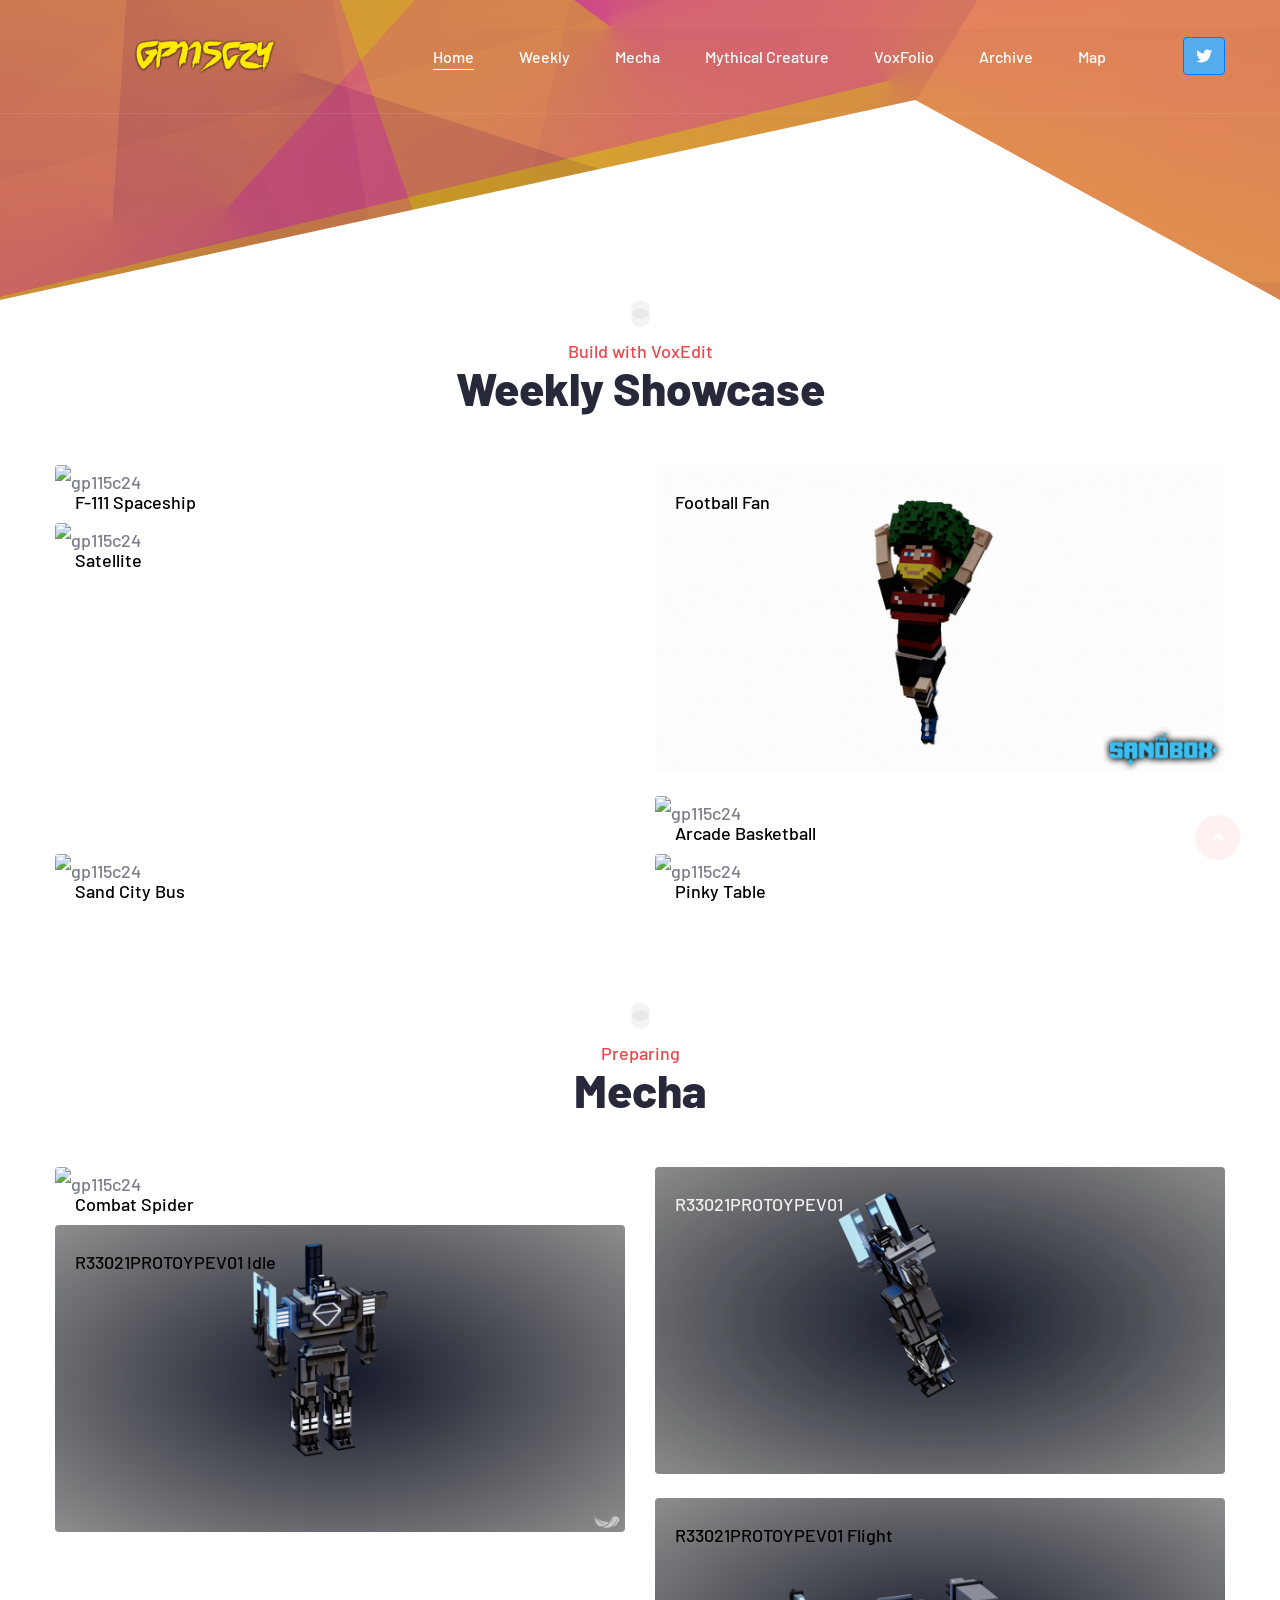
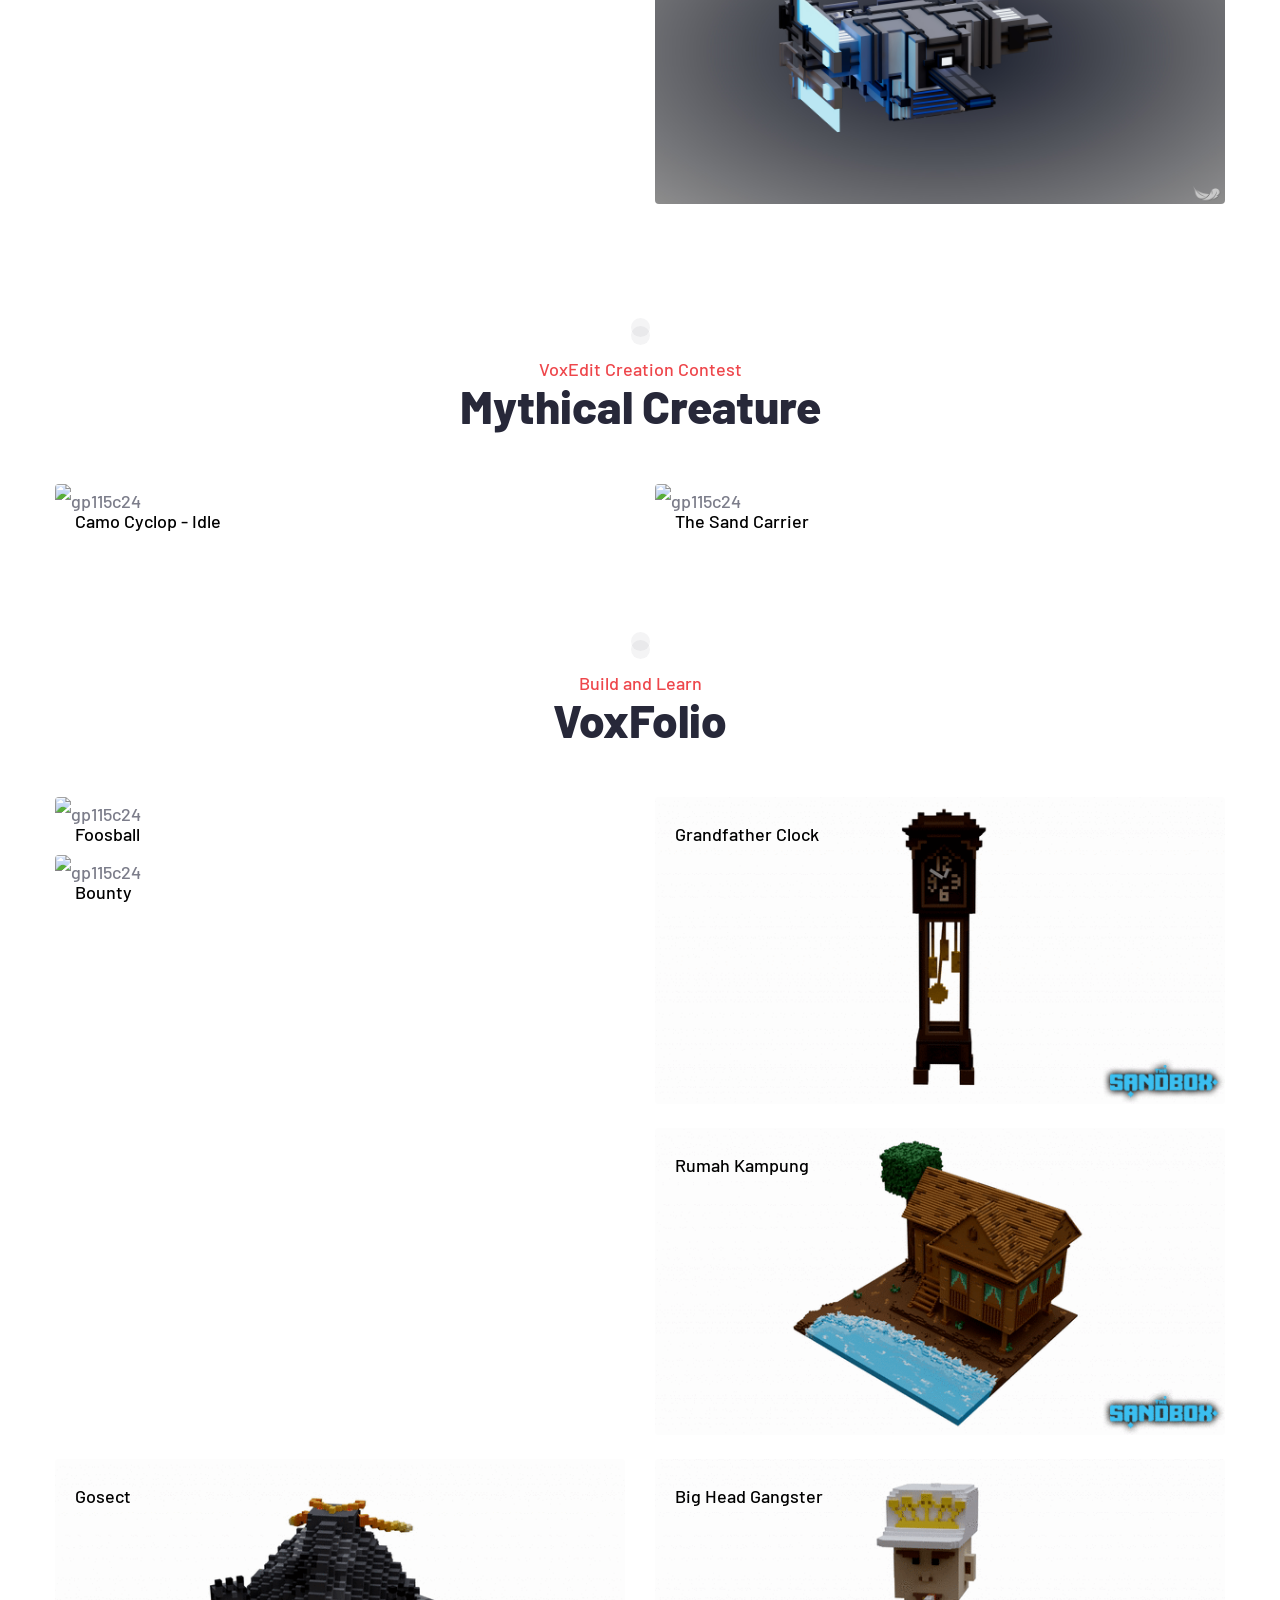
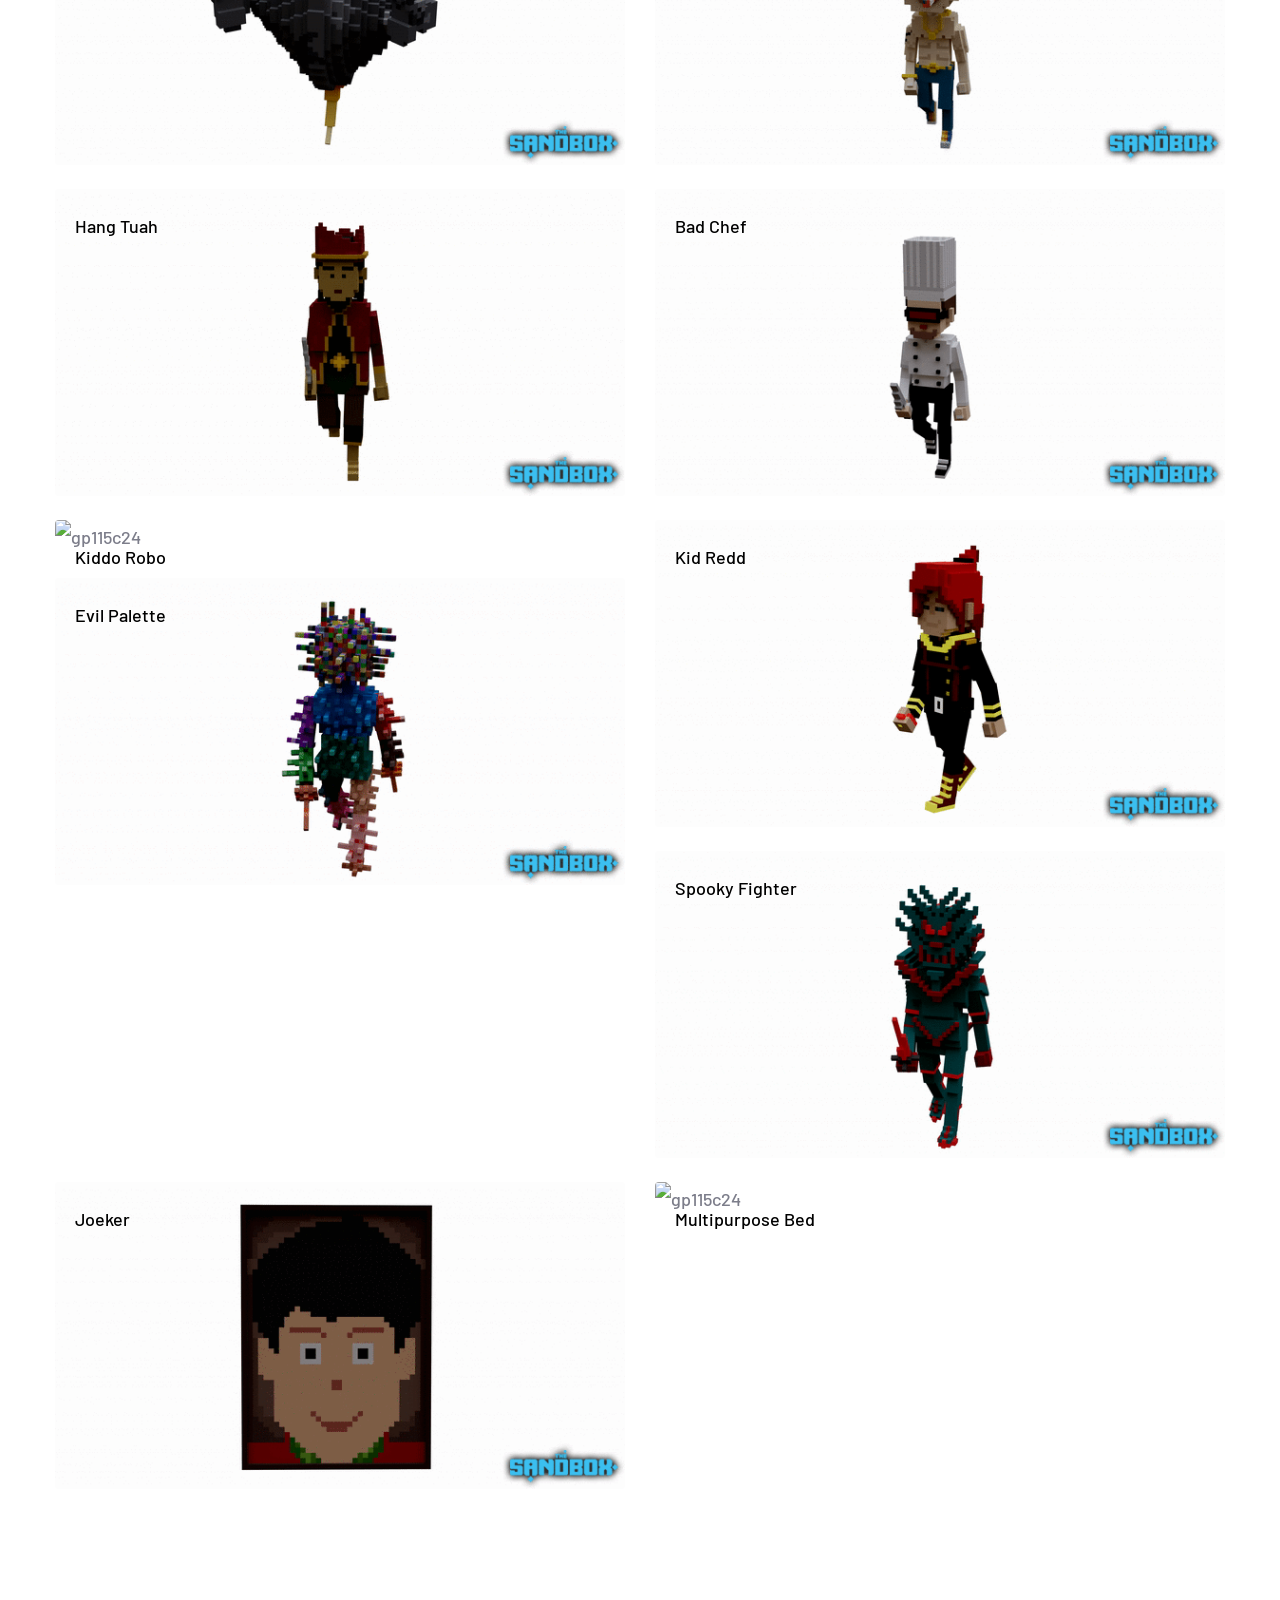
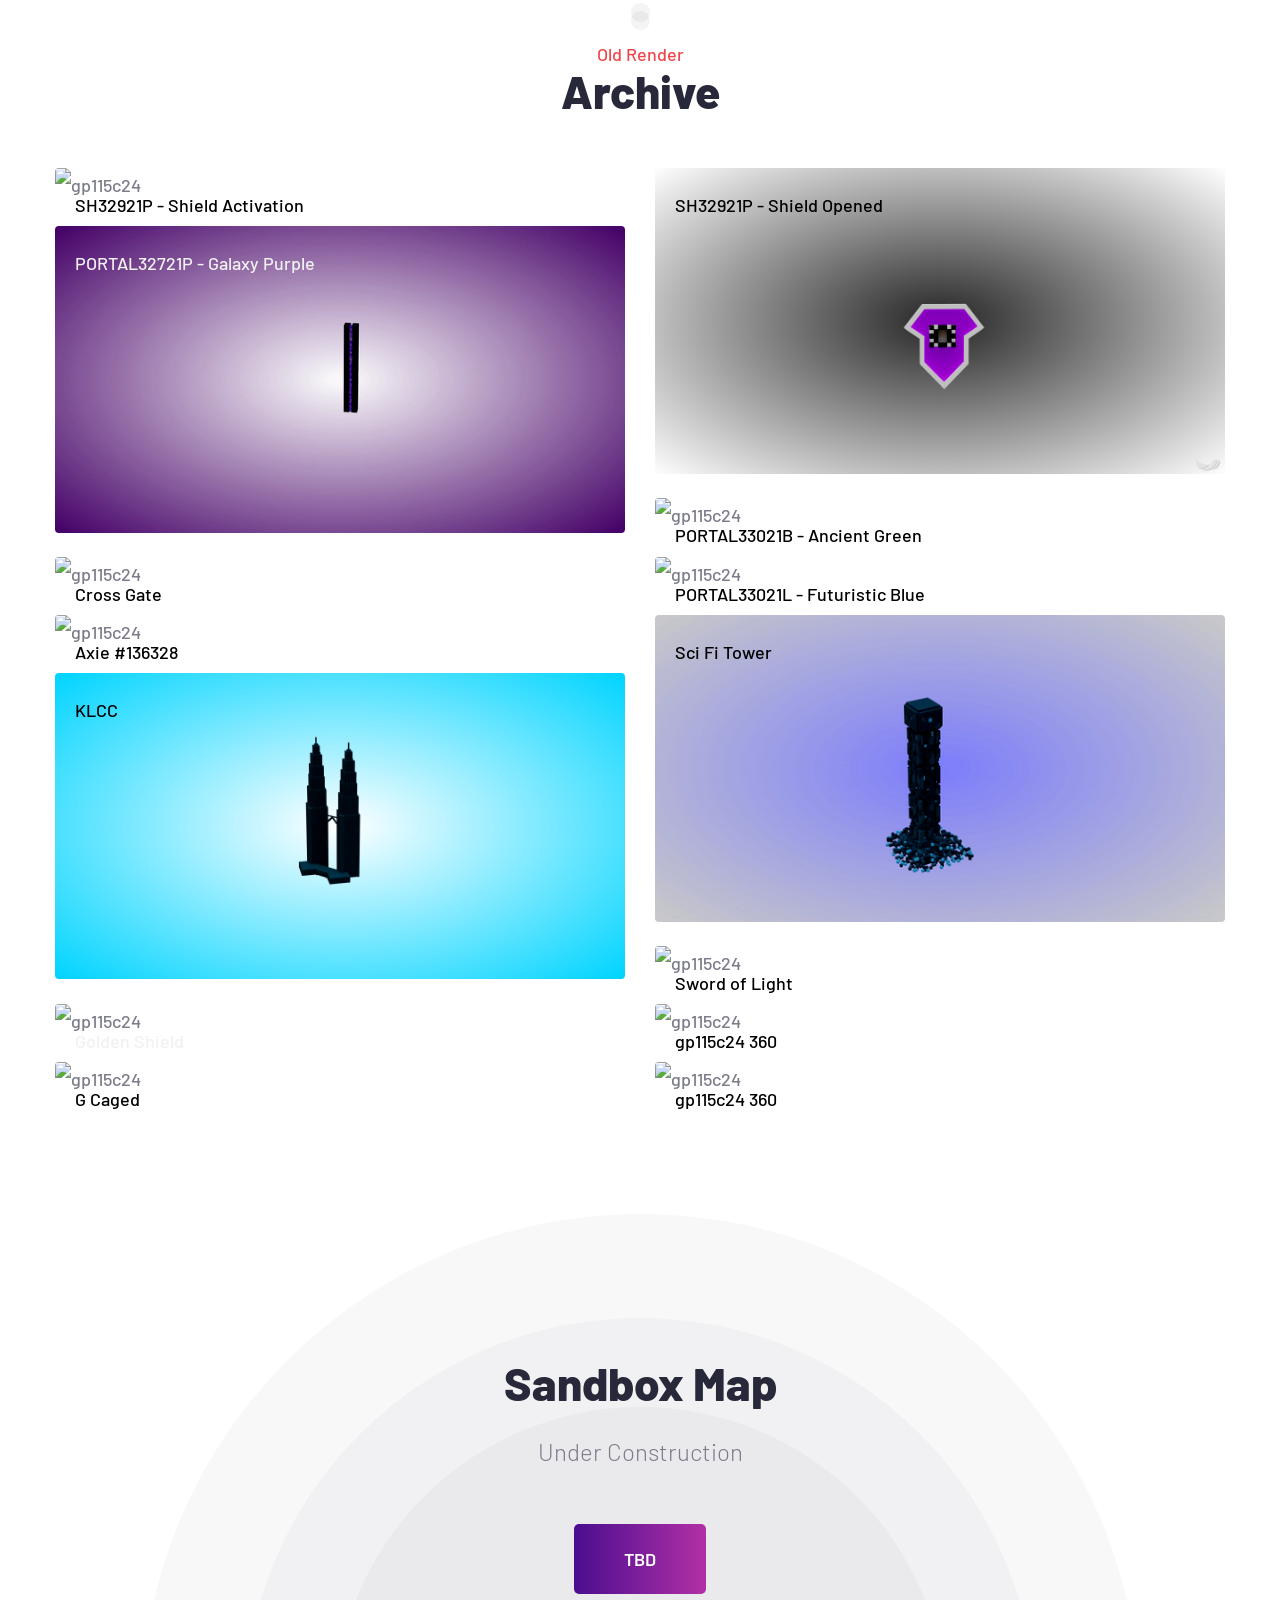
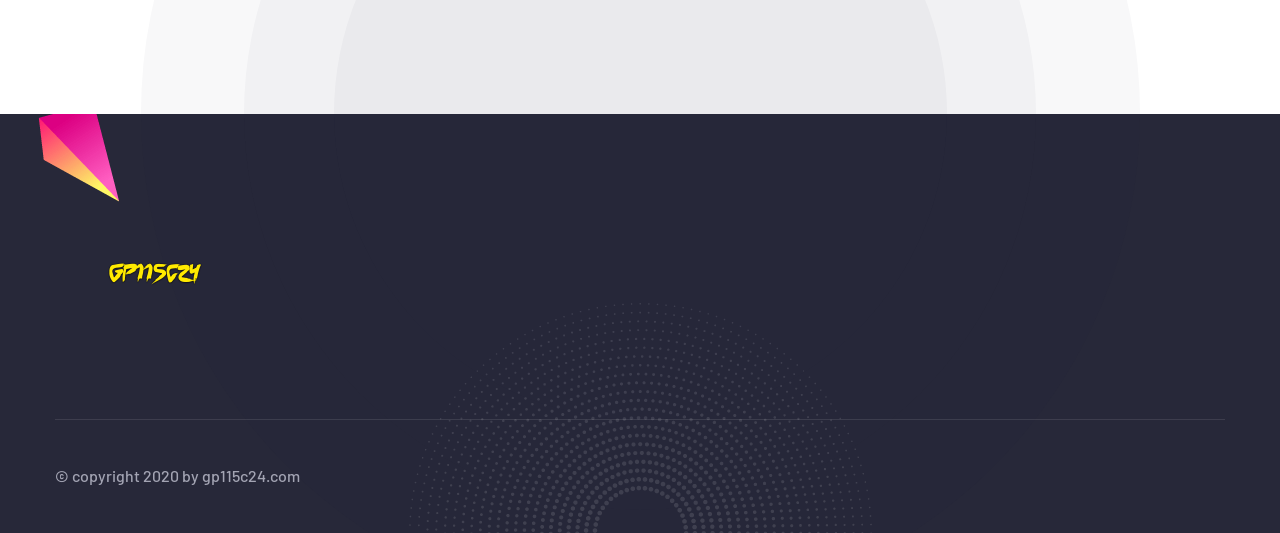
==== index.html @ 4a753b22 "fix column" ====
<!DOCTYPE html>
<html lang="en">

<head>
    <!-- Global site tag (gtag.js) - Google Analytics -->
    <script async src="https://www.googletagmanager.com/gtag/js?id=UA-167281172-1"></script>
    <script>
      window.dataLayer = window.dataLayer || [];
      function gtag(){dataLayer.push(arguments);}
      gtag('js', new Date());

      gtag('config', 'UA-167281172-1');
    </script>

    <meta charset="UTF-8">
    <meta name="viewport" content="width=device-width, initial-scale=1.0">
    <meta http-equiv="X-UA-Compatible" content="ie=edge">
    <title>gp115c24</title>
    <link rel="apple-touch-icon" sizes="180x180" href="assets/images/favicons/apple-touch-icon.png">
    <link rel="icon" type="image/png" sizes="32x32" href="assets/images/favicons/favicon-32x32.png">
    <link rel="icon" type="image/png" sizes="16x16" href="assets/images/favicons/favicon-16x16.png">
    <link rel="manifest" href="assets/images/favicons/site.webmanifest">

    <link href="https://fonts.googleapis.com/css?family=Barlow:200,300,400,500,600,700,800,900&display=swap" rel="stylesheet">
    <!-- plugin scripts -->
    <link rel="stylesheet" type="text/css" href="assets/css/bootstrap.min.css">
    <link rel="stylesheet" type="text/css" href="assets/css/animate.min.css">
    <link rel="stylesheet" type="text/css" href="assets/css/fontawesome-all.min.css">
    <link rel="stylesheet" type="text/css" href="assets/css/bootstrap-datepicker.min.css">
    <link rel="stylesheet" type="text/css" href="assets/css/bootstrap-select.min.css">
    <link rel="stylesheet" type="text/css" href="assets/css/jquery.mCustomScrollbar.min.css">
    <link rel="stylesheet" type="text/css" href="assets/css/owl.carousel.min.css">
    <link rel="stylesheet" type="text/css" href="assets/css/owl.theme.default.min.css">
    <link rel="stylesheet" type="text/css" href="assets/css/zimed-icon.css">
    <link rel="stylesheet" type="text/css" href="assets/css/jquery.bxslider.min.css">
    <link rel="stylesheet" type="text/css" href="assets/css/magnific-popup.css">
    <!-- template styles -->
    <link rel="stylesheet" href="assets/css/style.css">
    <link rel="stylesheet" href="assets/css/responsive.css">

</head>
<body>

    <div class="preloader">
        <div class="lds-ripple">
            <div></div>
            <div></div>
        </div>
    </div><!-- /.preloader -->
    <div class="page-wrapper">

        <header class="main-nav__header-one ">
            <nav class="header-navigation stricky">
                <div class="container">
                    <!-- Brand and toggle get grouped for better mobile display -->
                    <div class="main-nav__logo-box">
                        <a href="index.html" class="main-nav__logo">
                            <img src="assets/images/gp115c24 word Logo.png" width="300" alt="gp115c24 word logo" />
                        </a>
                        <a href="#" class="side-menu__toggler"><i class="fa fa-bars"></i>
                            <!-- /.smpl-icon-menu --></a>
                    </div><!-- /.logo-box -->
                    <!-- Collect the nav links, forms, and other content for toggling -->
                    <div class="main-nav__main-navigation">
                        <ul class="one-page-scroll-menu main-nav__navigation-box">
                            <li class="current scrollToLink">
                                <a href="#banner">Home</a>
                            </li>
                            <li class="scrollToLink">
                                <a href="#features">Weekly</a>
                            </li>
                            <li class="scrollToLink">
                              <a href="#mecha">Mecha</a>
                            </li>
                            <li class="scrollToLink">
                              <a href="#mystical">Mythical Creature</a>
                            </li>
                            <li class="scrollToLink">
                              <a href="#folio">VoxFolio</a>
                            </li>
                            <li class="scrollToLink">
                                <a href="#archive">Archive</a>
                            </li>
                            <li class="scrollToLink">
                                <a href="#maps">Map</a>
                            </li>
                        </ul>
                    </div><!-- /.navbar-collapse -->
                    
                    <div class="main-nav__right">
                        <a class="btn btn-primary" style="background-color: #55acee" href="https://twitter.com/gp115c24" role="button"
                        ><i class="fab fa-twitter"></i
                        ></a>
                        <!-- <a href="" data-target="#contact" class="thm-btn header__btn scroll-to-target">TBD</a> -->
                    </div><!-- /.main-nav__right -->
                </div>
                <!-- /.container -->
            </nav>
        </header><!-- /.main-nav__header-one -->

        <section class="banner-one" id="banner" style="background-image: url(assets/images/background/banner-bg-1-1.png);" height="100">
            <div class="container">
                <div class="row">
                    <div class="col-lg-1">
                    </div><!-- /.col-lg-7 -->
                </div><!-- /.row -->
            </div><!-- /.container -->
        </section><!-- /.banner-one -->

        <section class="service-one" id="features">
            <div class="container">
                <div class="block-title text-center">
                    <span class="block-title__bubbles"></span>
                    <p>Build with VoxEdit</p>
                    <h3>Weekly Showcase</h3>
                </div><!-- /.block-title -->
                <div class="lightbox">
                    <div class="row">
                      <div class="col-lg-6">
                        <div class="container-text">
                            <img
                            src="assets/gif/f111 spaceship.gif"
                            alt="gp115c24"
                            class="w-100 mb-2 mb-md-4 shadow-1-strong rounded"
                            />
                            <div class="contentblack">
                              <p>F-111 Spaceship</p>
                            </div>
                         </div>
                         <div class="container-text">
                            <img
                            src="assets/gif/satellite new.gif"
                            alt="gp115c24"
                            class="w-100 mb-2 mb-md-4 shadow-1-strong rounded"
                            />
                            <div class="contentblack">
                              <p>Satellite</p>
                            </div>
                         </div>
                       </div>
                       <div class="col-lg-6">
                        <div class="container-text">
                            <img
                            src="assets/gif/football fan new.gif"
                            alt="gp115c24"
                            class="w-100 mb-2 mb-md-4 shadow-1-strong rounded"
                            />
                            <div class="contentblack">
                              <p>Football Fan</p>
                            </div>
                         </div>
                         <div class="container-text">
                          <img
                          src="assets/gif/arcade basketball new.gif"
                          alt="gp115c24"
                          class="w-100 mb-2 mb-md-4 shadow-1-strong rounded"
                          />
                          <div class="contentblack">
                            <p>Arcade Basketball</p>
                          </div>
                       </div>
                       </div>
                       <div class="col-lg-6">
                        <div class="container-text">
                            <img
                            src="assets/gif/sand_city_bus.gif"
                            alt="gp115c24"
                            class="w-100 mb-2 mb-md-4 shadow-1-strong rounded"
                            />
                            <div class="contentblack">
                              <p>Sand City Bus</p>
                            </div>
                         </div>

                       </div>
                       <div class="col-lg-6">
                         <div class="container-text">
                          <img
                          src="assets/gif/pinky_table.gif"
                          alt="gp115c24"
                          class="w-100 mb-2 mb-md-4 shadow-1-strong rounded"
                          />
                          <div class="contentblack">
                            <p>Pinky Table</p>
                          </div>
                       </div>
                       </div>

                      </div>
                </div>
            </div><!-- /.container -->
        </section><!-- /.service-one -->

        <section class="service-one" id="mecha">
          <div class="container">
              <div class="block-title text-center">
                  <span class="block-title__bubbles"></span>
                  <p>Preparing</p>
                  <h3>Mecha</h3>
              </div><!-- /.block-title -->
              <div class="lightbox">
                  <div class="row">
                    <div class="col-lg-6">
                      <div class="container-text">
                          <img
                          src="assets/gif/combat spider new.gif"
                          alt="gp115c24"
                          class="w-100 mb-2 mb-md-4 shadow-1-strong rounded"
                          />
                          <div class="contentblack">
                            <p>Combat Spider</p>
                          </div>
                       </div>
                       <div class="container-text">
                          <img
                          src="assets/gif/R33021PROTOYPEV01 Idle.jpg"
                          alt="gp115c24"
                          class="w-100 mb-2 mb-md-4 shadow-1-strong rounded"
                          />
                          <div class="contentblack">
                            <p>R33021PROTOYPEV01 Idle</p>
                          </div>
                       </div>
                     </div>
                     <div class="col-lg-6">
                      <div class="container-text">
                          <img
                          src="assets/gif/R33021PROTOYPEV01.gif"
                          alt="gp115c24"
                          class="w-100 mb-2 mb-md-4 shadow-1-strong rounded"
                          />
                          <div class="content">
                            <p>R33021PROTOYPEV01</p>
                          </div>
                       </div>
                       <div class="container-text">
                          <img
                          src="assets/gif/R33021PROTOYPEV01 Flight.jpg"
                          alt="gp115c24"
                          class="w-100 mb-2 mb-md-4 shadow-1-strong rounded"
                          />
                          <div class="contentblack">
                            <p>R33021PROTOYPEV01 Flight</p>
                          </div>
                       </div>
                     </div>
                     
                  </div>
              </div>
          </div><!-- /.container -->
      </section><!-- /.service-one -->
        
      <section class="service-one" id="mystical">
        <div class="container">
            <div class="block-title text-center">
                <span class="block-title__bubbles"></span>
                <p>VoxEdit Creation Contest</p>
                <h3>Mythical Creature</h3>
            </div><!-- /.block-title -->
            <div class="lightbox">
                <div class="row">
                  <div class="col-lg-6">
                    <div class="container-text">
                        <img
                        src="assets/gif/camo_cyclop_idle.gif"
                        alt="gp115c24"
                        class="w-100 mb-2 mb-md-4 shadow-1-strong rounded"
                        />
                        <div class="contentblack">
                          <p>Camo Cyclop - Idle</p>
                        </div>
                     </div>
                   </div>
                   <div class="col-lg-6">
                    <div class="container-text">
                        <img
                        src="assets/gif/atlas new.gif"
                        alt="gp115c24"
                        class="w-100 mb-2 mb-md-4 shadow-1-strong rounded"
                        />
                        <div class="contentblack">
                          <p>The Sand Carrier</p>
                        </div>
                     </div>
                   </div>
                </div>
            </div>
        </div><!-- /.container -->
    </section><!-- /.service-one -->

        <section class="service-one" id="folio">
            <div class="container">
                <div class="block-title text-center">
                    <span class="block-title__bubbles"></span>
                    <p>Build and Learn</p>
                    <h3>VoxFolio</h3>
                </div><!-- /.block-title -->
                <div class="lightbox">
                    <div class="row">
                      <div class="col-lg-6">
                        <div class="container-text">
                            <img
                            src="assets/gif/foosball new.gif"
                            alt="gp115c24"
                            class="w-100 mb-2 mb-md-4 shadow-1-strong rounded"
                            />
                            <div class="contentblack">
                              <p>Foosball</p>
                            </div>
                         </div>
                         <div class="container-text">
                            <img
                            src="assets/gif/bounty new.gif"
                            alt="gp115c24"
                            class="w-100 mb-2 mb-md-4 shadow-1-strong rounded"
                            />
                            <div class="contentblack">
                              <p>Bounty</p>
                            </div>
                         </div>
                       </div>
                       <div class="col-lg-6">
                        <div class="container-text">
                            <img
                            src="assets/gif/grandpa clock new.gif"
                            alt="gp115c24"
                            class="w-100 mb-2 mb-md-4 shadow-1-strong rounded"
                            />
                            <div class="contentblack">
                              <p>Grandfather Clock</p>
                            </div>
                         </div>
                         <div class="container-text">
                            <img
                            src="assets/gif/kampung.gif"
                            alt="gp115c24"
                            class="w-100 mb-2 mb-md-4 shadow-1-strong rounded"
                            />
                            <div class="contentblack">
                              <p>Rumah Kampung</p>
                            </div>
                         </div>
                       </div>
                       <div class="col-lg-6">
                        <div class="container-text">
                            <img
                            src="assets/gif/gosect new.gif"
                            alt="gp115c24"
                            class="w-100 mb-2 mb-md-4 shadow-1-strong rounded"
                            />
                            <div class="contentblack">
                              <p>Gosect</p>
                            </div>
                         </div>
                         <div class="container-text">
                            <img
                            src="assets/gif/hang tuah new.gif"
                            alt="gp115c24"
                            class="w-100 mb-2 mb-md-4 shadow-1-strong rounded"
                            />
                            <div class="contentblack">
                              <p>Hang Tuah</p>
                            </div>
                         </div>
                       </div>
                       <div class="col-lg-6">
                        <div class="container-text">
                            <img
                            src="assets/gif/gangster.gif"
                            alt="gp115c24"
                            class="w-100 mb-2 mb-md-4 shadow-1-strong rounded"
                            />
                            <div class="contentblack">
                              <p>Big Head Gangster</p>
                            </div>
                         </div>
                         <div class="container-text">
                            <img
                            src="assets/gif/bad chef new.gif"
                            alt="gp115c24"
                            class="w-100 mb-2 mb-md-4 shadow-1-strong rounded"
                            />
                            <div class="contentblack">
                              <p>Bad Chef</p>
                            </div>
                         </div>
                       </div>
                       <div class="col-lg-6">
                        <div class="container-text">
                            <img
                            src="assets/gif/robbo kidd.gif"
                            alt="gp115c24"
                            class="w-100 mb-2 mb-md-4 shadow-1-strong rounded"
                            />
                            <div class="contentblack">
                              <p>Kiddo Robo</p>
                            </div>
                         </div>
                         <div class="container-text">
                            <img
                            src="assets/gif/evil palette new.gif"
                            alt="gp115c24"
                            class="w-100 mb-2 mb-md-4 shadow-1-strong rounded"
                            />
                            <div class="contentblack">
                              <p>Evil Palette</p>
                            </div>
                         </div>
                       </div>
                       <div class="col-lg-6">
                        <div class="container-text">
                            <img
                            src="assets/gif/kidd redd.gif"
                            alt="gp115c24"
                            class="w-100 mb-2 mb-md-4 shadow-1-strong rounded"
                            />
                            <div class="contentblack">
                              <p>Kid Redd</p>
                            </div>
                         </div>
                         <div class="container-text">
                            <img
                            src="assets/gif/spooky fighter.gif"
                            alt="gp115c24"
                            class="w-100 mb-2 mb-md-4 shadow-1-strong rounded"
                            />
                            <div class="contentblack">
                              <p>Spooky Fighter</p>
                            </div>
                         </div>
                       </div>
                       <div class="col-lg-6">
                         <div class="container-text">
                            <img
                            src="assets/gif/joeker new.gif"
                            alt="gp115c24"
                            class="w-100 mb-2 mb-md-4 shadow-1-strong rounded"
                            />
                            <div class="contentblack">
                              <p>Joeker</p>
                            </div>
                         </div>
                       </div>
                       <div class="col-lg-6">

                         <div class="container-text">
                            <img
                            src="assets/gif/Multipurpose bed new.gif"
                            alt="gp115c24"
                            class="w-100 mb-2 mb-md-4 shadow-1-strong rounded"
                            />
                            <div class="contentblack">
                              <p>Multipurpose Bed</p>
                            </div>
                         </div>
                       </div>

                </div>
            </div><!-- /.container -->
        </section><!-- /.service-one -->

        <section class="service-one" id="archive">
          <div class="container">
              <div class="block-title text-center">
                  <span class="block-title__bubbles"></span>
                  <p>Old Render</p>
                  <h3>Archive</h3>
              </div><!-- /.block-title -->
              <div class="lightbox">
                  <div class="row">

                     <div class="col-lg-6">
                      <div class="container-text">
                          <img
                          src="assets/gif/SH32921P.gif"
                          alt="gp115c24"
                          class="w-100 mb-2 mb-md-4 shadow-1-strong rounded"
                          />
                          <div class="contentblack">
                            <p>SH32921P - Shield Activation</p>
                          </div>
                       </div>
                       <div class="container-text">
                          <img
                          src="assets/gif/PORTAL32721P.gif"
                          alt="gp115c24"
                          class="w-100 mb-2 mb-md-4 shadow-1-strong rounded"
                          />
                          <div class="content">
                            <p>PORTAL32721P - Galaxy Purple</p>
                          </div>
                       </div>
                     </div>
                     <div class="col-lg-6">
                      <div class="container-text">
                          <img
                          src="assets/gif/SH32921P Opened.png"
                          alt="gp115c24"
                          class="w-100 mb-2 mb-md-4 shadow-1-strong rounded"
                          />
                          <div class="contentblack">
                            <p>SH32921P - Shield Opened</p>
                          </div>
                       </div>
                       <div class="container-text">
                          <img
                          src="assets/gif/PORTAL33021B.gif"
                          alt="gp115c24"
                          class="w-100 mb-2 mb-md-4 shadow-1-strong rounded"
                          />
                          <div class="contentblack">
                            <p>PORTAL33021B - Ancient Green </p>
                          </div>
                       </div>
                     </div>
                     <div class="col-lg-6">
                      <div class="container-text">
                          <img
                          src="assets/gif/Cross_gate.gif"
                          alt="gp115c24"
                          class="w-100 mb-2 mb-md-4 shadow-1-strong rounded"
                          />
                          <div class="contentblack">
                            <p>Cross Gate</p>
                          </div>
                       </div>
                     </div>
                     <div class="col-lg-6">
                      <div class="container-text">
                          <img
                          src="assets/gif/PORTAL33021L.gif"
                          alt="gp115c24"
                          class="w-100 mb-2 mb-md-4 shadow-1-strong rounded"
                          />
                          <div class="contentblack">
                            <p>PORTAL33021L - Futuristic Blue</p>
                          </div>
                       </div>
                     </div>
                      <div class="col-lg-6">
                          <div class="container-text">
                              <img
                              src="assets/gif/axie blue.gif"
                              alt="gp115c24"
                              class="w-100 mb-2 mb-md-4 shadow-1-strong rounded"
                              />
                              <div class="contentblack">
                                <p>Axie #136328</p>
                              </div>
                           </div>
                           <div class="container-text">
                              <img
                              src="assets/gif/KLCC_0001.png"
                              alt="gp115c24"
                              class="w-100 mb-2 mb-md-4 shadow-1-strong rounded"
                              />
                              <div class="contentblack">
                                <p>KLCC</p>
                              </div>
                           </div>
                         </div>
                         <div class="col-lg-6">
                          <div class="container-text">
                              <img
                              src="assets/gif/Sci_fi_tower.gif"
                              alt="gp115c24"
                              class="w-100 mb-2 mb-md-4 shadow-1-strong rounded"
                              />
                              <div class="contentblack">
                                <p>Sci Fi Tower</p>
                              </div>
                           </div>
                           <div class="container-text">
                              <img
                              src="assets/gif/sword of light.gif"
                              alt="gp115c24"
                              class="w-100 mb-2 mb-md-4 shadow-1-strong rounded"
                              />
                              <div class="contentblack">
                                <p>Sword of Light</p>
                              </div>
                           </div>
                         </div>
                         <div class="col-lg-6">
                          <div class="container-text">
                              <img
                              src="assets/gif/shield.gif"
                              alt="gp115c24"
                              class="w-100 mb-2 mb-md-4 shadow-1-strong rounded"
                              />
                              <div class="content">
                                <p>Golden Shield</p>
                              </div>
                           </div>
                           <div class="container-text">
                              <img
                              src="assets/gif/G Logo Caged.gif"
                              alt="gp115c24"
                              class="w-100 mb-2 mb-md-4 shadow-1-strong rounded"
                              />
                              <div class="contentblack">
                                <p>G Caged</p>
                              </div>
                           </div>
                         </div>
                         <div class="col-lg-6">
                          <div class="container-text">
                              <img
                              src="assets/gif/gp logo 360.gif"
                              alt="gp115c24"
                              class="w-100 mb-2 mb-md-4 shadow-1-strong rounded"
                              />
                              <div class="contentblack">
                                <p>gp115c24 360</p>
                              </div>
                           </div>
                           <div class="container-text">
                              <img
                              src="assets/gif/gp logo 360.gif"
                              alt="gp115c24"
                              class="w-100 mb-2 mb-md-4 shadow-1-strong rounded"
                              />
                              <div class="contentblack">
                                <p>gp115c24 360</p>
                              </div>
                           </div>
                         </div>

              </div>
          </div><!-- /.container -->
      </section><!-- /.service-one -->

        <section class="cta-one" id="maps">
            <div class="container">
                <div class="cta-one__circle-1"></div><!-- /.cta-one__circle-1 -->
                <div class="cta-one__circle-2"></div><!-- /.cta-one__circle-2 -->
                <div class="cta-one__circle-3"></div><!-- /.cta-one__circle-3 -->
                <div class="cta-one__content text-center">
                    <h3>Sandbox Map</h3>
                    <p>Under Construction</p>
                    <a href="#" class="thm-btn cta-one__btn">TBD</a><!-- /.thm-btn cta-one__btn -->
                </div><!-- /.cta-one__content -->
            </div><!-- /.container -->
        </section><!-- /.cta-one -->

        <footer class="site-footer">
            <img src="assets/images/shapes/footer-shape-1.png" class="site-footer__shape-1" alt="">
            <img src="assets/images/shapes/footer-shape-3.png" class="site-footer__shape-3" alt="">
            <div class="site-footer__upper">
                <div class="container">
                    <div class="row">
                        <div class="col-lg-4">
                            <div class="footer-widget footer-widget__about">
                                <a class="footer-widget__logo" href="index.html"><img src="assets/images/gp115c24 word Logo.png" width="200" alt="Awesome Image" /></a>
                                <!-- <p>Radio Bot 📻 ( KPOP | Drama & Movie OST | JPOP | Anime OST | Classical | Jazz | Hip Hop | Latest KPOP & JPOP Chart)  </p> -->
                            </div><!-- /.footer-widget -->
                        </div><!-- /.col-lg-4 -->
                        <div class="col-lg-4">
                            <div class="footer-widget footer-widget__links">
                                <!-- <h3 class="footer-widget__title">Explore</h3> -->
                                <div class="footer-widget__links-wrap">
                                    <ul class="list-unstyled">
                                        <!-- <li><a href="https://www.privacypolicygenerator.info/live.php?token=jPYPc6kAQQByOBWfucIWEK7uuNDRT1AP">Privacy Policy</a></li>
                                        <li><a href="https://www.termsandconditionsgenerator.com/live.php?token=7oHeN2JIvpdNI63aKCzMoBHC7U82XoeA">Terms & Condition</a></li> -->
                                    </ul><!-- /.list-unstyled -->
                                </div><!-- /.footer-widget__links-wrap -->
                            </div><!-- /.footer-widget footer-widget__links -->
                        </div><!-- /.col-lg-4 -->
                    </div><!-- /.row -->
                </div><!-- /.container -->
            </div><!-- /.site-footer__upper -->
            <div class="site-footer__bottom">
                <div class="container">
                    <div class="inner-container">
                        <p>© copyright 2020 by gp115c24.com</p>
                    </div><!-- /.inner-container -->
                </div><!-- /.container -->
            </div><!-- /.site-footer__bottom -->
        </footer><!-- /.site-footer -->

    </div><!-- /.page-wrapper -->
    <a href="#" data-target="html" class="scroll-to-target scroll-to-top"><i class="fa fa-angle-up"></i></a>



    <div class="side-menu__block">


        <div class="side-menu__block-overlay custom-cursor__overlay">
            <div class="cursor"></div>
            <div class="cursor-follower"></div>
        </div><!-- /.side-menu__block-overlay -->
        <div class="side-menu__block-inner ">
            <div class="side-menu__top justify-content-end">

                <a href="#" class="side-menu__toggler side-menu__close-btn"><img src="assets/images/shapes/close-1-1.png" alt=""></a>
            </div><!-- /.side-menu__top -->


            <nav class="mobile-nav__container">
                <!-- content is loading via js -->
            </nav>
            <div class="side-menu__sep"></div><!-- /.side-menu__sep -->
            <div class="side-menu__content">
            </div><!-- /.side-menu__content -->
        </div><!-- /.side-menu__block-inner -->
    </div><!-- /.side-menu__block -->


    <script src="assets/js/jquery.min.js"></script>
    <script src="assets/js/bootstrap.bundle.min.js"></script>
    <script src="assets/js/TweenMax.min.js"></script>
    <script src="assets/js/jquery.mCustomScrollbar.concat.min.js"></script>
    <script src="assets/js/bootstrap-datepicker.min.js"></script>
    <script src="assets/js/jquery.easing.min.js"></script>
    <script src="assets/js/bootstrap-select.min.js"></script>
    <script src="assets/js/jquery.validate.min.js"></script>
    <script src="assets/js/waypoints.min.js"></script>
    <script src="assets/js/wow.js"></script>
    <script src="assets/js/jquery.counterup.min.js"></script>
    <script src="assets/js/owl.carousel.min.js"></script>
    <script src="assets/js/jquery.bxslider.min.js"></script>
    <script src="assets/js/jquery.magnific-popup.min.js"></script>
    <script src="assets/js/jquery.ajaxchimp.min.js"></script>
    <!-- template scripts -->
    <script src="assets/js/theme.js"></script>

</body>

</html>
---- assets/css/zimed-icon.css ----
@font-face {
  font-family: 'zimed-icon';
  src:  url('../fonts/zimed-icon.eot?xoxouk');
  src:  url('../fonts/zimed-icon.eot?xoxouk#iefix') format('embedded-opentype'),
    url('../fonts/zimed-icon.ttf?xoxouk') format('truetype'),
    url('../fonts/zimed-icon.woff?xoxouk') format('woff'),
    url('../fonts/zimed-icon.svg?xoxouk#zimed-icon') format('svg');
  font-weight: normal;
  font-style: normal;
  font-display: block;
}

[class^="zimed-icon-"], [class*=" zimed-icon-"] {
  /* use !important to prevent issues with browser extensions that change fonts */
  font-family: 'zimed-icon' !important;
  font-style: normal;
  font-weight: normal;
  font-variant: normal;
  text-transform: none;
  line-height: 1;

  /* Better Font Rendering =========== */
  -webkit-font-smoothing: antialiased;
  -moz-osx-font-smoothing: grayscale;
}

.zimed-icon-app-development:before {
  content: "\e900";
}
.zimed-icon-computer-graphic:before {
  content: "\e901";
}
.zimed-icon-development:before {
  content: "\e902";
}
.zimed-icon-development1:before {
  content: "\e903";
}
.zimed-icon-left-arrow:before {
  content: "\e904";
}
.zimed-icon-right-arrow:before {
  content: "\e905";
}
.zimed-icon-message:before {
  content: "\e906";
}
.zimed-icon-phone-call:before {
  content: "\e907";
}
.zimed-icon-placeholder:before {
  content: "\e908";
}
.zimed-icon-responsive:before {
  content: "\e909";
}
.zimed-icon-strategy:before {
  content: "\e90a";
}
.zimed-icon-training:before {
  content: "\e90b";
}
---- assets/css/style.css ----
/*--------------------------------------------------------------
>>> TABLE OF CONTENTS:
----------------------------------------------------------------
>>> TABLE OF CONTENTS:
# Common
# Animations
# Main Menu
# Banner
# Service
# Call to Action
# Main Footer
# Contact
# Blog
	## Blog Details
# Page Header
# Sidemenu
# Sidebar
# FAQ
# Brand
# Testimonials
# App Screens
# Pricing
# Funfact
# Video
--------------------------------------------------------------*/

.blackiconcolor {color:black;}
.greeniconcolor {color:green;}
.rediconcolor {color:red;}

.cro {
	max-width:100%;
	max-height:100%;
}

/*--------------------------------------------------------------
# Common
--------------------------------------------------------------*/

/*font-family: 'Barlow', sans-serif;*/

:root {
	--thm-font: 'Barlow', sans-serif;
	--thm-base: #ee464b;
	--thm-base-rgb: 238, 70, 75;
	--thm-black: #272839;
	--thm-black-rgb: 39, 40, 57;
	--thm-gray: #f4f4f8;
}


body {
	font-family: var(--thm-font);
	color: #7c7d8a;
	font-size: 18px;
	line-height: 34px;
	font-weight: 500;
}

a:active,
a:hover,
a:focus,
a:visited {
	text-decoration: none;
}

h1,
h2,
h3,
h4,
h5,
h6 {
	font-family: var(--thm-font);
}

.page-wrapper {
	position: relative;
	margin: 0 auto;
	width: 100%;
	min-width: 300px;
	overflow: hidden;
}

@media (min-width: 1200px) {
	.container {
		max-width: 1200px;
	}
}

.container-text {
	position: relative;
	max-width: 800px; /* Maximum width */
	margin: 0 auto; /* Center it */
}
  
.container-text .content {
	position: absolute; /* Position the background text */
	top: 0; /* At the bottom. Use top:0 to append it to the top */
	color: #f1f1f1; /* Grey text */
	width: 100%; /* Full width */
	padding: 20px; /* Some padding */
}

.container-text .contentblack {
	position: absolute; /* Position the background text */
	top: 0; /* At the bottom. Use top:0 to append it to the top */
	color: #000000; /* Grey text */
	width: 100%; /* Full width */
	padding: 20px; /* Some padding */
}

.block-title {
	margin-bottom: 50px;
}

.bottom-left {
  position: absolute;
  bottom: 8px;
  left: 16px;
}

.block-title__bubbles {
	position: relative;
	display: block;
	width: 19px;
	height: 27px;
	padding-bottom: 8px;
	margin-bottom: 15px;
}

.text-center .block-title__bubbles {
	margin-left: auto;
	margin-right: auto;
}

.block-title__bubbles::after,
.block-title__bubbles::before {
	content: '';
	width: 19px;
	height: 19px;
	border-radius: 50%;
	background-color: #30283d;
	opacity: 0.05;
	display: block;
}

.block-title__bubbles::after {
	position: absolute;
	bottom: 0;
	left: calc(50% - 9.5px);
}

.block-title p {
	margin: 0;
	line-height: 1em;
	color: #ee464b;
	font-weight: 500;
	font-size: 18px;
}

.block-title h3 {
	margin: 0;
	color: var(--thm-black);
	font-weight: 800;
	font-size: 46px;
}


.thm-btn {
	display: inline-block;
	vertical-align: middle;
	border: none;
	outline: none;
	background-image: linear-gradient(90deg, #2b12e4 0%, #ffa337 51%, #2b12e4 100%);
	text-align: center;
	background-size: 200% auto;
	border-radius: 5px;
	color: #fff;
	padding: 18px 50px;
	font-size: 18px;
	font-weight: 600;
	-webkit-transition: all .4s ease;
	transition: all .4s ease;
}

.thm-btn:hover {
	color: #fff;
	background-position: right center;
}

.bootstrap-select .btn-light:not(:disabled):not(.disabled).active,
.bootstrap-select .btn-light:not(:disabled):not(.disabled):active,
.bootstrap-select .show>.btn-light.dropdown-toggle {
	background-color: transparent !important;
	box-shadow: none !important;
	outline: none !important;
}

.bootstrap-select>.dropdown-toggle {
	box-shadow: none !important;
}

.bootstrap-select .dropdown-toggle:focus,
.bootstrap-select>select.mobile-device:focus+.dropdown-toggle {
	outline: none !important;
}

.bootstrap-select .dropdown-menu {
	padding-top: 0;
	padding-bottom: 0;
	margin-top: 0;
	z-index: 991;
	border-radius: 0;
}

.bootstrap-select .dropdown-menu>li+li>a {
	border-top: 1px solid var(--thm-gray);
}

.bootstrap-select .dropdown-menu>li.selected>a {
	background: var(--thm-base);
	color: #fff;
}

.bootstrap-select .dropdown-menu>li>a {
	font-size: 16px;
	font-weight: 500;
	padding: 4px 20px;
	color: var(--thm-black);
	-webkit-transition: all .4s ease;
	transition: all .4s ease;
}

.bootstrap-select .dropdown-menu>li>a:hover {
	background: var(--thm-base);
	color: #fff;
	cursor: pointer;
}

/* datepicker */

.datepicker.dropdown-menu {
	min-width: 17rem;
}

.datepicker table {
	width: 100%;
}

.post-pagination {
	display: -webkit-box;
	display: flex;
	-webkit-box-pack: center;
	justify-content: center;
	-webkit-box-align: center;
	align-items: center;
	flex-wrap: wrap;
}

.post-pagination a {
	border-radius: 50%;
	background-color: #fff;
	color: var(--thm-black);
	font-size: 18px;
	font-weight: 600;
	text-align: center;
	padding: 0;
	display: -webkit-box;
	display: flex;
	-webkit-box-align: center;
	align-items: center;
	-webkit-box-pack: center;
	justify-content: center;
	width: 57px;
	height: 57px;
	-webkit-transition: all .4s ease;
	transition: all .4s ease;
}

@media(max-width: 480px) {
	.post-pagination a {
		width: 40px;
		height: 40px;
		font-size: 16px;
	}
}

.post-pagination a:hover {
	background-color: var(--thm-black);
	color: #fff;
}

.post-pagination a.active {
	background-color: var(--thm-base);
	color: #fff;
	cursor: auto;
}

.post-pagination a+a {
	margin-left: 15px;
}


.scroll-to-top {
	display: inline-block;
	width: 45px;
	height: 45px;
	background: var(--thm-base);
	position: fixed;
	bottom: 40px;
	right: 40px;
	z-index: 99;
	text-align: center;
	-webkit-transition: all .4s ease;
	transition: all .4s ease;
	display: none;
	border-radius: 50%;
	transition: all .4s ease;
}

.scroll-to-top i {
	color: #ffffff;
	font-size: 18px;
	line-height: 45px;
}

.scroll-to-top:hover {
	background-color: var(--thm-black);
}

.scroll-to-top:hover i {
	color: #fff;
}

.thm-base-bg {
	background-color: var(--thm-base);
}

.thm-base-bg-2 {
	background-color: var(--thm-base);
}

.thm-gray-bg {
	background-color: var(--thm-gray);
}


/* Cursor Style */
.cursor {
	position: absolute;
	background-color: #fff;
	width: 6px;
	height: 6px;
	border-radius: 100%;
	z-index: 1;
	-webkit-transition: 0.2s cubic-bezier(0.75, -0.27, 0.3, 1.33) opacity, 0.3s cubic-bezier(0.75, -1.27, 0.3, 2.33) -webkit-transform;
	transition: 0.2s cubic-bezier(0.75, -0.27, 0.3, 1.33) opacity, 0.3s cubic-bezier(0.75, -1.27, 0.3, 2.33) -webkit-transform;
	transition: 0.3s cubic-bezier(0.75, -1.27, 0.3, 2.33) transform, 0.2s cubic-bezier(0.75, -0.27, 0.3, 1.33) opacity;
	transition: 0.3s cubic-bezier(0.75, -1.27, 0.3, 2.33) transform, 0.2s cubic-bezier(0.75, -0.27, 0.3, 1.33) opacity, 0.3s cubic-bezier(0.75, -1.27, 0.3, 2.33) -webkit-transform;
	-webkit-user-select: none;
	-moz-user-select: none;
	-ms-user-select: none;
	user-select: none;
	pointer-events: none;
	z-index: 10000;
	-webkit-transform: scale(1);
	transform: scale(1);
	visibility: hidden;
}

.cursor {
	visibility: visible;
}

.cursor.active {
	opacity: 0.5;
	-webkit-transform: scale(0);
	transform: scale(0);
}

.cursor.hovered {
	opacity: 0.08;
}

.cursor-follower {
	position: absolute;
	background-color: RGBA(255, 255, 255, 0.3);
	width: 50px;
	height: 50px;
	border-radius: 100%;
	z-index: 1;
	-webkit-transition: 0.2s cubic-bezier(0.75, -0.27, 0.3, 1.33) opacity, 0.6s cubic-bezier(0.75, -1.27, 0.3, 2.33) -webkit-transform;
	transition: 0.2s cubic-bezier(0.75, -0.27, 0.3, 1.33) opacity, 0.6s cubic-bezier(0.75, -1.27, 0.3, 2.33) -webkit-transform;
	transition: 0.6s cubic-bezier(0.75, -1.27, 0.3, 2.33) transform, 0.2s cubic-bezier(0.75, -0.27, 0.3, 1.33) opacity;
	transition: 0.6s cubic-bezier(0.75, -1.27, 0.3, 2.33) transform, 0.2s cubic-bezier(0.75, -0.27, 0.3, 1.33) opacity, 0.6s cubic-bezier(0.75, -1.27, 0.3, 2.33) -webkit-transform;
	-webkit-user-select: none;
	-moz-user-select: none;
	-ms-user-select: none;
	user-select: none;
	pointer-events: none;
	z-index: 10000;
	visibility: hidden;
}

.cursor-follower {
	visibility: visible;
}

.cursor-follower.active {
	opacity: 0.7;
	-webkit-transform: scale(1);
	transform: scale(1);
}

.cursor-follower.hovered {
	opacity: 0.08;
}

.cursor-follower.close-cursor:before {
	position: absolute;
	content: '';
	height: 25px;
	width: 2px;
	background: #fff;
	left: 48%;
	top: 12px;
	-webkit-transform: rotate(-45deg);
	transform: rotate(-45deg);
	display: inline-block;
}

.cursor-follower.close-cursor:after {
	position: absolute;
	content: '';
	height: 25px;
	width: 2px;
	background: #fff;
	right: 48%;
	top: 12px;
	-webkit-transform: rotate(45deg);
	transform: rotate(45deg);
}



/*preloader*/

.preloader {
	position: fixed;
	top: 0;
	left: 0;
	right: 0;
	bottom: 0;
	width: 100%;
	height: 100%;
	z-index: 999;
	background-color: #fff;
	display: -moz-flex;
	display: -ms-flex;
	display: -o-flex;
	display: -webkit-box;
	display: flex;
	-webkit-box-pack: center;
	justify-content: center;
	-webkit-box-align: center;
	align-items: center;
}

.lds-ripple {
	display: inline-block;
	position: relative;
	width: 80px;
	height: 80px;
}

.lds-ripple div {
	position: absolute;
	border: 4px solid #e41256;
	opacity: 1;
	border-radius: 50%;
	-webkit-animation: lds-ripple 1s cubic-bezier(0, 0.2, 0.8, 1) infinite;
	animation: lds-ripple 1s cubic-bezier(0, 0.2, 0.8, 1) infinite;
}

.lds-ripple div:nth-child(2) {
	-webkit-animation-delay: -0.5s;
	animation-delay: -0.5s;
}

@-webkit-keyframes lds-ripple {
	0% {
		top: 36px;
		left: 36px;
		width: 0;
		height: 0;
		opacity: 1;
	}

	100% {
		top: 0px;
		left: 0px;
		width: 72px;
		height: 72px;
		opacity: 0;
	}
}

@keyframes lds-ripple {
	0% {
		top: 36px;
		left: 36px;
		width: 0;
		height: 0;
		opacity: 1;
	}

	100% {
		top: 0px;
		left: 0px;
		width: 72px;
		height: 72px;
		opacity: 0;
	}
}



/*--------------------------------------------------------------
# Animations
--------------------------------------------------------------*/

@keyframes ImgBounce {
	0% {
		-webkit-transform: translateY(0);
		transform: translateY(0);
	}

	100% {
		-webkit-transform: translateY(-30px);
		transform: translateY(-30px);
	}
}

@keyframes shapeMover {

	0%,
	100% {
		transform: perspective(400px) translateY(0) rotate(0deg) translateZ(0px) translateX(0);
	}

	50% {
		transform: perspective(400px) rotate(-45deg) translateZ(20px) translateY(20px) translateX(20px);
	}
}


@keyframes bubbleMover {
	0% {
		-webkit-transform: translateY(0px) translateX(0) rotate(0);
		transform: translateY(0px) translateX(0) rotate(0);
	}

	30% {
		-webkit-transform: translateY(30px) translateX(50px) rotate(15deg);
		transform: translateY(30px) translateX(50px) rotate(15deg);
		-webkit-transform-origin: center center;
		transform-origin: center center;
	}

	50% {
		-webkit-transform: translateY(50px) translateX(100px) rotate(45deg);
		transform: translateY(50px) translateX(100px) rotate(45deg);
		-webkit-transform-origin: right bottom;
		transform-origin: right bottom;
	}

	80% {
		-webkit-transform: translateY(30px) translateX(50px) rotate(15deg);
		transform: translateY(30px) translateX(50px) rotate(15deg);
		-webkit-transform-origin: left top;
		transform-origin: left top;
	}

	100% {
		-webkit-transform: translateY(0px) translateX(0) rotate(0);
		transform: translateY(0px) translateX(0) rotate(0);
		-webkit-transform-origin: center center;
		transform-origin: center center;
	}
}

@keyframes banner3Shake {
	0% {
		-webkit-transform: rotate3d(0, 1, 0, 0deg);
		transform: rotate3d(0, 1, 0, 0deg);
	}

	30% {
		-webkit-transform: rotate3d(0, 0, 1, 5deg);
		transform: rotate3d(0, 0, 1, 5deg);
	}

	60% {
		-webkit-transform: rotate3d(1, 0, 0, 0deg);
		transform: rotate3d(1, 0, 0, 0deg);
	}

	80% {
		-webkit-transform: rotate3d(0, 0, 1, 5deg);
		transform: rotate3d(0, 0, 1, 5deg);
	}

	100% {
		-webkit-transform: rotate3d(0, 1, 0, 0deg);
		transform: rotate3d(0, 1, 0, 0deg);
	}
}


/*--------------------------------------------------------------
# Main Menu
--------------------------------------------------------------*/


.main-nav__header-one {
	width: 100%;
	border-bottom: 1px solid rgba(255, 255, 255, .08);
	position: absolute;
	top: 0;
	left: 0;
	z-index: 91;
}

.main-nav__header-one .container {
	position: relative;
	display: flex;
	justify-content: space-between;
	align-items: center;
}


.main-nav__logo-box .side-menu__toggler {
	font-size: 20px;
	color: #fff;
	display: none;
}

.main-nav__main-navigation .main-nav__navigation-box {
	margin: 0;
	padding: 0;
	list-style: none;
	display: -moz-flex;
	display: -ms-flex;
	display: -o-flex;
	display: -webkit-box;
	display: flex;
	-webkit-box-align: center;
	align-items: center;
}

.main-nav__main-navigation .main-nav__navigation-box,
.main-nav__main-navigation .main-nav__navigation-box ul {
	margin: 0;
	padding: 0;
	list-style: none;
}

.main-nav__main-navigation .main-nav__navigation-box>li+li {
	margin-left: 45px;
}

.main-nav__main-navigation .main-nav__navigation-box>li {
	position: relative;
	padding: 38.75px 0px;
}

.main-nav__main-navigation .main-nav__navigation-box>li>a {
	color: #ffffff;
	font-size: 16px;
	font-weight: 500;
	font-family: var(--thm-font);
	position: relative;
	-webkit-transition: all 500ms ease;
	transition: all 500ms ease;
}

.main-nav__main-navigation .main-nav__navigation-box>li>a::before {
	content: '';
	width: 100%;
	height: 1px;
	background-color: #fff;
	position: absolute;
	top: calc(100% + 3px);
	left: 0;
	transform: scale(0, 1);
	transform-origin: right center;
	transition: transform 500ms ease;
}

.main-nav__main-navigation .main-nav__navigation-box>li:hover>a,
.main-nav__main-navigation .main-nav__navigation-box>li.current>a,
.main-nav__main-navigation .main-nav__navigation-box>li.current-menu-item>a {
	color: #fff;
}

.main-nav__main-navigation .main-nav__navigation-box>li:hover>a::before,
.main-nav__main-navigation .main-nav__navigation-box>li.current>a::before,
.main-nav__main-navigation .main-nav__navigation-box>li.current-menu-item>a::before {
	transform: scale(1, 1);
	transform-origin: left center;
}

/* Dropdown menu */

.main-nav__main-navigation .dropdown-btn {
	display: none;
}

.main-nav__main-navigation .main-nav__navigation-box>li ul {
	position: absolute;
	width: 230px;
	background-color: #fff;
	border-top: 2px solid var(--thm-black);
	box-shadow: 2px 2px 5px 1px rgba(0, 0, 0, 0.05), -2px 0px 5px 1px rgba(0, 0, 0, 0.05);
	-webkit-transform-origin: top;
	transform-origin: top;
	visibility: hidden;
	opacity: 0;
	z-index: 991;
	-webkit-transition: opacity 500ms ease, visibility 500ms ease, -webkit-transform 500ms ease;
	transition: opacity 500ms ease, visibility 500ms ease, -webkit-transform 500ms ease;
	transition: transform 500ms ease, opacity 500ms ease, visibility 500ms ease;
	transition: transform 500ms ease, opacity 500ms ease, visibility 500ms ease, -webkit-transform 500ms ease;
}


.main-nav__main-navigation .main-nav__navigation-box>li ul>li {
	position: relative;
}

.main-nav__main-navigation .main-nav__navigation-box>li ul>li+li {
	border-top: 1px solid rgba(var(--thm-black-rgb), .3);
}

.main-nav__main-navigation .main-nav__navigation-box>li ul>li>a {
	display: block;
	color: var(--thm-black);
	font-size: 14px;
	font-family: var(--thm-font);
	word-break: break-all;
	padding-top: 9.5px;
	padding-bottom: 9.5px;
	padding-left: 20px;
	padding-right: 20px;
	-webkit-transition: all 500ms ease;
	transition: all 500ms ease;
}

.main-nav__main-navigation .main-nav__navigation-box>li ul>li:hover>a {
	color: #fff;
	background-color: var(--thm-black);
}



/* Second level menu */

.main-nav__main-navigation .main-nav__navigation-box>li>ul {
	top: 100%;
	left: 0;
	-webkit-transform: translateY(30px);
	transform: translateY(30px);

	visibility: hidden;
	opacity: 0;
}

.main-nav__main-navigation .main-nav__navigation-box>li:hover>ul {
	-webkit-transform: translateY(0);
	transform: translateY(0);
	visibility: visible;
	opacity: 1;
}


/* Third level menu */

.main-nav__main-navigation .main-nav__navigation-box>li>ul>li>ul {
	top: 0;
	left: 100%;
	-webkit-transform: translateX(30px);
	transform: translateX(30px);
	visibility: hidden;
	opacity: 0;
}

.main-nav__main-navigation .main-nav__navigation-box>li>ul>li:hover>ul {
	-webkit-transform: translateX(0px);
	transform: translateX(0px);
	visibility: visible;
	opacity: 1;
}


/* After Third level menu */

.main-nav__main-navigation .main-nav__navigation-box>li>ul>li>ul>li ul {
	display: none;
}


.header__btn {
	background-image: none;
	border: 2px solid #fff;
	padding: 9px 45.25px;
}

.header__btn:hover {
	background-color: #fff;
	color: var(--thm-black);
}

.stricked-menu {
	position: fixed;
	top: 0;
	left: 0;
	width: 100%;
	z-index: 999;
	background-color: var(--thm-black);
	box-shadow: 0px 6px 13px 0px rgba(0, 0, 0, 0.06);
	opacity: 0;
	-webkit-transform: translateY(-110%);
	transform: translateY(-110%);
	-webkit-transition: all .4s ease;
	transition: all .4s ease;
}


.stricked-menu.stricky-fixed {
	opacity: 1;
	-webkit-transform: translateY(0%);
	transform: translateY(0%);
}


.stricked-menu .main-nav__navigation-box>li {
	padding-top: 25px;
	padding-bottom: 25px;
}

/*--------------------------------------------------------------
# Banner
--------------------------------------------------------------*/

.banner-one {
	background-repeat: no-repeat;
	background-size: cover;
	background-position: center center;
	position: relative;
	height: 300px;
}

.banner-one::before {
	content: '';
	width: 100%;
	height: 200px;
	position: absolute;
	bottom: 0;
	left: 0;
	background-color: #fff;
	clip-path: polygon(71.5% 0, 0% 100%, 100% 100%);
}

@media(max-width: 991px) {
	.banner-one::before {
		height: 80px;
	}
}

.banner-one .container {
	position: relative;
	padding-top: 320px;
	padding-bottom: 275px;
}

.banner-one__moc {
	position: absolute;
	bottom: 45px;
	right: -30px;
	animation: ImgBounce 5s ease-in-out 0s infinite alternate;
}

.banner-one__content h3 {
	margin: 0;
	font-size: 70px;
	text-transform: uppercase;
	line-height: 80px;
	font-weight: 300;
	color: #fff;
	margin-top: 10px;
	margin-bottom: 25px;
}

.banner-one__content p {
	margin: 0;
	font-size: 18px;
	line-height: 32px;
	font-weight: 300;
	color: #ffffff;
}

.banner-one__btn {
	padding: 16px 56px;
	background-image: none;
	border: 2px solid #fff;
	margin-top: 40px;
}

.banner-one__btn:hover {
	background-color: #fff;
	color: var(--thm-black);
}

.banner-one__content .banner-one__tag-line {
	display: inline-block;
	background-color: rgba(0, 0, 0, .1);
	text-transform: uppercase;
	font-size: 11px;
	font-weight: 600;
	color: #ffffff;
	letter-spacing: .2em;
	border-radius: 5px;
	overflow: hidden;
	padding-left: 30px;
	line-height: 40px;
}

.banner-one__content .banner-one__tag-line a {
	display: inline-block;
	vertical-align: middle;
	background-color: #feec66;
	color: #23242b;
	padding-left: 30px;
	padding-right: 30px;
	margin-left: 25px;
	transition: all 500ms ease;
}

.banner-one__content .banner-one__tag-line a:hover {
	background-color: var(--thm-black);
	color: #fff;
}

[class*=banner-one__shape-] {
	position: absolute;
}

.banner-one__shape-moc-1 {
	top: 15%;
	right: -9%;
	-webkit-transform-origin: center bottom;
	transform-origin: center bottom;
	-webkit-animation-fill-mode: both;
	animation-fill-mode: both;
	-webkit-animation-name: bounce;
	animation-name: bounce;
	-webkit-animation-timing-function: ease-out;
	animation-timing-function: ease-out;
	-webkit-animation-duration: 5s;
	animation-duration: 5s;
	-webkit-animation-iteration-count: infinite;
	animation-iteration-count: infinite;
}

.banner-one__shape-1 {
	top: 3%;
	left: 0;
}

.banner-one__shape-2 {
	top: 17%;
	left: 7%;
	-webkit-transform-origin: center bottom;
	transform-origin: center bottom;
	-webkit-animation-fill-mode: both;
	animation-fill-mode: both;
	-webkit-animation-name: banner3Shake;
	animation-name: banner3Shake;
	-webkit-animation-timing-function: ease-out;
	animation-timing-function: ease-out;
	-webkit-animation-duration: 5s;
	animation-duration: 5s;
	-webkit-animation-delay: 1s;
	animation-delay: 1s;
	-webkit-animation-iteration-count: infinite;
	animation-iteration-count: infinite;
}

.banner-one__shape-3 {
	bottom: 19%;
	left: 6%;
}

.banner-one__shape-4 {
	top: 19%;
	right: 45%;
	-webkit-animation-name: bubbleMover;
	animation-name: bubbleMover;
	-webkit-animation-timing-function: linear;
	animation-timing-function: linear;
	-webkit-animation-iteration-count: infinite;
	animation-iteration-count: infinite;
	animation-duration: 8s;
}

.banner-one__shape-5 {
	bottom: 19%;
	left: 6%;
	-webkit-animation-name: bubbleMover;
	animation-name: bubbleMover;
	-webkit-animation-timing-function: linear;
	animation-timing-function: linear;
	-webkit-animation-iteration-count: infinite;
	animation-iteration-count: infinite;
	animation-duration: 10s;
}

.banner-one__shape-6 {
	bottom: 29%;
	right: 30%;
	-webkit-animation-name: shapeMover;
	animation-name: shapeMover;
	-webkit-animation-duration: 9s;
	animation-duration: 9s;
	-webkit-animation-timing-function: linear;
	animation-timing-function: linear;
	-webkit-animation-iteration-count: infinite;
	animation-iteration-count: infinite;
}

.banner-one__shape-7 {
	bottom: 19%;
	right: 6%;
	-webkit-animation-name: shapeMover;
	animation-name: shapeMover;
	-webkit-animation-duration: 9s;
	animation-duration: 9s;
	-webkit-animation-timing-function: linear;
	animation-timing-function: linear;
	-webkit-animation-iteration-count: infinite;
	animation-iteration-count: infinite;
	animation-delay: 2s;
}


/*--------------------------------------------------------------
# Service
--------------------------------------------------------------*/


.service-one {
	padding-bottom: 90px;
}

.service-one__col {
	padding-left: 15px;
	padding-right: 15px;
	flex: 1 1 20%;
	text-align: center;
}

.service-one__single {
	margin-bottom: 30px;
	padding-top: 40px;
	padding-bottom: 40px;
	border-style: solid;
	border-width: 1px;
	border-color: rgb(232, 232, 239);
	background-color: rgb(255, 255, 255);
	box-shadow: 0px 0px 30px 0px rgba(0, 0, 0, 0.04);
}

.service-one__single h3 {
	color: var(--thm-black);
	font-size: 18px;
	font-weight: 600;
	margin: 0;
}

.service-one__single i {
	width: 111px;
	height: 111px;
	border-radius: 50%;
	background-image: linear-gradient(90deg, #4a0e8f 0%, #b430a7 51%, #4a0e8f 100%);
	font-size: 64px;
	color: #fff;
	display: flex;
	align-items: center;
	justify-content: center;
	text-align: center;
	margin-left: auto;
	margin-right: auto;
	margin-bottom: 15px;
	background-size: 200% auto;
	transition: all 500ms ease;
}

.service-one__single:hover i {
	background-position: right center;
}

.service-one__col:nth-child(1) .service-one__single i {
	background-image: linear-gradient(90deg, #4a0e8f 0%, #b430a7 51%, #4a0e8f 100%);
}

.service-one__col:nth-child(2) .service-one__single i {
	background-image: linear-gradient(90deg, #4453ac 0%, #03a9db 51%, #4453ac 100%);
}

.service-one__col:nth-child(3) .service-one__single i {
	background-image: linear-gradient(90deg, #0349a6 0%, #15c27b 51%, #0349a6 100%);
}

.service-one__col:nth-child(4) .service-one__single i {
	background-image: linear-gradient(90deg, #e41256 0%, #ffa337 51%, #e41256 100%);
}

.service-one__col:nth-child(5) .service-one__single i {
	background-image: linear-gradient(90deg, #03a631 0%, #d6c10f 51%, #03a631 100%);
}


/*--------------------------------------------------------------
# Call to Action
--------------------------------------------------------------*/

.cta-one {
	position: relative;
	background-color: #fff;
	z-index: 10;
	padding-top: 65px;
}

[class*=cta-one__circle-] {
	position: absolute;
	opacity: 0.03;
	border-radius: 50%;
	background-color: var(--thm-black);
}

.cta-one__circle-1 {
	width: 999px;
	height: 999px;
	left: calc(50% - 499.5px);
	bottom: calc(0% - 499.5px);
}

.cta-one__circle-2 {
	width: 792px;
	height: 792px;
	left: calc(50% - 396px);
	bottom: calc(0% - 396px);
}

.cta-one__circle-3 {
	width: 613px;
	height: 613px;
	left: calc(50% - 306.5px);
	bottom: calc(0% - 306.5px);
}

.cta-one .container {
	position: relative;
	padding-top: 80px;
	padding-bottom: 120px;
}

.cta-one__content {
	position: relative;
}

.cta-one__content h3 {
	margin: 0;
	color: var(--thm-black);
	font-weight: 800;
	font-size: 46px;
}

.cta-one__content p {
	margin: 0;
	color: #7c7d8a;
	font-weight: 300;
	font-size: 24px;
	margin-top: 25px;
}

.cta-one__btn {
	background-image: linear-gradient(90deg, #4a0e8f 0%, #b430a7 51%, #4a0e8f 100%);
	margin-top: 55px;
}

.cta-two {
	background-color: var(--thm-gray);
	padding-top: 120px;
	padding-bottom: 360px;
	position: relative;
	margin-bottom: -240px;
}

.cta-two .container {
	position: relative;
}

[class*=cta-two__shape-] {
	position: absolute;
}

.cta-two__shape-1 {
	top: -8%;
	left: 7%;
	-webkit-animation-name: bubbleMover;
	animation-name: bubbleMover;
	-webkit-animation-timing-function: linear;
	animation-timing-function: linear;
	-webkit-animation-iteration-count: infinite;
	animation-iteration-count: infinite;
	animation-duration: 12s;
}

.cta-two__shape-2 {
	bottom: -6%;
	right: 9%;
	-webkit-animation-name: bubbleMover;
	animation-name: bubbleMover;
	-webkit-animation-timing-function: linear;
	animation-timing-function: linear;
	-webkit-animation-iteration-count: infinite;
	animation-iteration-count: infinite;
	animation-duration: 8s;
}

.cta-two__shape-3 {
	top: 5%;
	right: 3%;
	-webkit-animation-name: bubbleMover;
	animation-name: bubbleMover;
	-webkit-animation-timing-function: linear;
	animation-timing-function: linear;
	-webkit-animation-iteration-count: infinite;
	animation-iteration-count: infinite;
	animation-duration: 8s;
}

.cta-two__moc {
	position: absolute;
	top: 30px;
	right: -30px;
	animation: ImgBounce 10s ease-in-out 0s infinite alternate;
}

.cta-two__content .block-title {
	margin-bottom: 40px;
}

.cta-two__content>p {
	margin: 0;
	font-size: 18px;
	font-weight: 500;
	line-height: 34px;
	color: #7c7d8a;
	margin-bottom: 50px;
}

.cta-three {
	position: relative;
	padding-bottom: 120px;
}

.cta-three .container {
	position: relative;
}

[class*=cta-three__shape-] {
	position: absolute;
}

.cta-three__shape-1 {
	top: -14%;
	left: -1%;
}

.cta-three__shape-2 {
	top: -8%;
	right: 0;
}

.cta-three__shape-3 {
	bottom: 15%;
	right: 0;
	-webkit-transform-origin: center bottom;
	transform-origin: center bottom;
	-webkit-animation-fill-mode: both;
	animation-fill-mode: both;
	-webkit-animation-name: banner3Shake;
	animation-name: banner3Shake;
	-webkit-animation-timing-function: ease-out;
	animation-timing-function: ease-out;
	-webkit-animation-duration: 5s;
	animation-duration: 5s;
	-webkit-animation-delay: 1s;
	animation-delay: 1s;
	-webkit-animation-iteration-count: infinite;
	animation-iteration-count: infinite;
}


.cta-three__moc {
	position: absolute;
	top: -45px;
	left: -47px;
	animation: ImgBounce 10s ease-in-out 0s infinite alternate;
}

.cta-three__content {
	padding-left: 70px;
}

.cta-three__box {
	display: flex;
	position: relative;
}

.cta-three__box+.cta-three__box {
	margin-top: 40px;
}

.cta-three__box::before {
	content: '';
	width: 1px;
	height: 110%;
	background-color: #e8e8ef;
	position: absolute;
	left: 37.5px;
	top: 75px;
}

.cta-three__box:last-child::before {
	display: none;
}

.cta-three__box-icon i {
	width: 75px;
	background-image: linear-gradient(90deg, #4a0e8f 0%, #b430a7 51%, #4a0e8f 100%);
	height: 75px;
	border-radius: 50%;
	font-size: 44px;
	display: flex;
	align-items: center;
	justify-content: center;
	text-align: center;
	color: #fff;
	position: relative;
	top: 5px;
	background-size: 200% auto;
	transition: all 500ms ease;
}

.cta-three__box:hover .cta-three__box-icon i {
	background-position: right center;
}

.cta-three__box:nth-child(1) .cta-three__box-icon i {
	background-image: linear-gradient(90deg, #4a0e8f 0%, #b430a7 51%, #4a0e8f 100%);

}

.cta-three__box:nth-child(2) .cta-three__box-icon i {
	background-image: linear-gradient(90deg, #4453ac 0%, #03a9db 51%, #4453ac 100%);

}

.cta-three__box-content {
	padding-left: 25px;
}

.cta-three__box-content h3 {
	margin: 0;
	font-size: 22px;
	font-weight: 600;
	margin-bottom: 15px;
	color: var(--thm-black);
}

.cta-three__box-content p {
	margin: 0;
	font-size: 18px;
	line-height: 34px;
	font-weight: 500;
}

.cta-three__btn {
	margin-top: 50px;
}

/*--------------------------------------------------------------
# Main Footer
--------------------------------------------------------------*/


.site-footer {
	background-color: #272839;
	position: relative;
	overflow: hidden;
}

[class*=site-footer__shape-] {
	position: absolute;
}

.site-footer__shape-1 {
	top: -2.5%;
	left: 3%;
	-webkit-animation-name: shapeMover;
	animation-name: shapeMover;
	-webkit-animation-duration: 9s;
	animation-duration: 9s;
	-webkit-animation-timing-function: linear;
	animation-timing-function: linear;
	-webkit-animation-iteration-count: infinite;
	animation-iteration-count: infinite;
	animation-delay: 0s;
}

.site-footer__shape-2 {
	bottom: 15%;
	right: 4%;
	-webkit-animation-name: shapeMover;
	animation-name: shapeMover;
	-webkit-animation-duration: 9s;
	animation-duration: 9s;
	-webkit-animation-timing-function: linear;
	animation-timing-function: linear;
	-webkit-animation-iteration-count: infinite;
	animation-iteration-count: infinite;
	animation-delay: 2s;
}

.site-footer__shape-3 {
	position: absolute;
	left: calc(50% - 231.5px);
	bottom: calc(0% - 231px);
	opacity: 0.15;
	-webkit-transform-origin: center bottom;
	transform-origin: center bottom;
	-webkit-animation-fill-mode: both;
	animation-fill-mode: both;
	-webkit-animation-name: bounce;
	animation-name: bounce;
	-webkit-animation-timing-function: ease-out;
	animation-timing-function: ease-out;
	-webkit-animation-duration: 5s;
	animation-duration: 5s;
	-webkit-animation-iteration-count: infinite;
	animation-iteration-count: infinite;
}

.site-footer .container {
	position: relative;
	z-index: 20;
}

.site-footer__upper {
	padding-bottom: 100px;
	padding-top: 140px;
}

/*footer widgets*/

.footer-widget__title {
	margin: 0;
	font-weight: 600;
	font-size: 20px;
	color: #fff;
	margin-bottom: 40px;
}

.footer-widget p {
	margin: 0;
	font-size: 16px;
	line-height: 32px;
	font-weight: 500;
	color: #a3a4b3;
}

.footer-widget p+p {
	margin-top: 25px;
}

.footer-widget p a {
	color: var(--thm-base);
	transition: all 500ms ease;
}

.footer-widget p a:hover {
	color: #fff;
}

.footer-widget__logo {
	display: inline-block;
	margin-top: -5px;
	margin-bottom: 20px;
}

.footer-widget__links-wrap {
	display: -webkit-flex;
	display: -moz-flex;
	display: -ms-flex;
	display: -o-flex;
	display: flex;
	justify-content: space-between;
}

@media(min-width: 992px) {
	.footer-widget__links-wrap {
		padding-right: 70px;
	}

	.footer-widget__about {
		padding-right: 44px;
	}
}

.footer-widget__links ul {
	margin-bottom: 0;
}

.footer-widget__links ul li {
	line-height: 1em;
	font-size: 16px;
	font-weight: 500;
}

.footer-widget__links ul li+li {
	margin-top: 23px;
}

.footer-widget__links ul li a {
	color: #a3a4b3;
	display: block;
	position: relative;
	transition: all 500ms ease;
}

.footer-widget__links ul li a:hover {
	color: var(--thm-base);
	transform: translateX(20px);
}

.footer-widget__links ul li a::before {
	content: '\f101';
	font-family: "Font Awesome 5 Free";
	font-weight: 900;
	font-size: 14px;
	color: var(--thm-base);
	position: absolute;
	top: 50%;
	left: 0;
	transform: translateY(-40%) translateX(-20px);
	opacity: 0;
	transition: all 500ms ease;
}

.footer-widget__links ul li a:hover::before {
	opacity: 1;
}

.footer-widget__mc-form input:not([type="checkbox"]):not([type="radio"]):not([type="submit"]) {
	display: block;
	width: 100%;
	border: none;
	outline: none;
	background-color: #fff;
	font-size: 16px;
	font-weight: 500;
	text-align: center;
	border-radius: 5px;
	height: 70px;
}

.footer-widget__mc-form ::placeholder {
	color: #7c7d8a;
	opacity: 1;
}

.footer-widget__mc-btn {
	width: 100%;
	padding-left: 0;
	padding-right: 0;
	margin-top: 10px;
}

/* footer bottom */

.site-footer__bottom .inner-container {
	border-top: 1px solid rgba(255, 255, 255, .1);
	display: flex;
	align-items: center;
	justify-content: space-between;
	padding-top: 39.5px;
	padding-bottom: 39.5px;
}

.site-footer__bottom .inner-container>p {
	margin: 0;
	font-size: 16px;
	font-weight: 500;
	color: #a3a4b3;
}

.site-footer__social {
	display: flex;
	align-items: center;
	justify-content: center;
}

.site-footer__social a {
	width: 44px;
	height: 44px;
	border-radius: 50%;
	text-align: center;
	display: flex;
	align-items: center;
	justify-content: center;
	background-image: linear-gradient(90deg, #0349a6 0%, #15c27b 51%, #0349a6 100%);
	color: #fff;
	font-size: 16px;
	background-size: 200% auto;
	transition: all 500ms ease;
}

.site-footer__social a:hover {
	background-position: right center;
}

.site-footer__social a+a {
	margin-left: 10px;
}

.site-footer__social .fa-facebook-f {
	background-image: linear-gradient(90deg, #0349a6 0%, #15c27b 51%, #0349a6 100%);
}

.site-footer__social .fa-twitter {
	background-image: linear-gradient(90deg, #4453ac 0%, #03a9db 51%, #4453ac 100%);
}

.site-footer__social .fa-instagram {
	background-image: linear-gradient(90deg, #4a0e8f 0%, #b430a7 51%, #4a0e8f 100%);
}

.site-footer__social .fa-pinterest-p {
	background-image: linear-gradient(90deg, #e41256 0%, #ffa337 51%, #e41256 100%);

}


/*--------------------------------------------------------------
# Contact
--------------------------------------------------------------*/


.contact-one {
	padding-top: 120px;
	position: relative;
}

.contact-one .container {
	position: relative;
	z-index: 11;
}

[class*=contact-one__shape-] {
	position: absolute;
}

.contact-one__shape-1 {
	bottom: -241px;
	left: 0;
	z-index: 11;
}

.contact-one__shape-2 {
	right: 2%;
	top: -62px;
	-webkit-animation-name: bubbleMover;
	animation-name: bubbleMover;
	-webkit-animation-timing-function: linear;
	animation-timing-function: linear;
	-webkit-animation-iteration-count: infinite;
	animation-iteration-count: infinite;
	animation-duration: 8s;
}

.contact-one__shape-3 {
	right: -231.5px;
	bottom: -90px;
	z-index: 11;
	-webkit-transform-origin: center bottom;
	transform-origin: center bottom;
	-webkit-animation-fill-mode: both;
	animation-fill-mode: both;
	-webkit-animation-name: bounce;
	animation-name: bounce;
	-webkit-animation-timing-function: ease-out;
	animation-timing-function: ease-out;
	-webkit-animation-duration: 5s;
	animation-duration: 5s;
	-webkit-animation-iteration-count: infinite;
	animation-iteration-count: infinite;
}

@media(min-width: 992px) {
	.contact-one__content {
		padding-right: 30px;
	}
}

.contact-one__images {
	display: flex;
	align-items: center;
	justify-content: space-between;
}

.contact-one__infos {
	margin-top: 55px;
}

.contact-one__infos-single {
	display: flex;
	align-items: center;
}

.contact-one__infos-single+.contact-one__infos-single {
	margin-top: 35px;
}

.contact-one__infos-icon i {
	width: 70px;
	height: 70px;
	border-radius: 50%;
	text-align: center;
	display: flex;
	justify-content: center;
	align-items: center;
	color: #fff;
	font-size: 18px;
	background-image: linear-gradient(90deg, #0349a6 0%, #15c27b 100%);
	margin-right: 20px;
}

.contact-one__infos-single:nth-child(2) .contact-one__infos-icon i {
	background-image: linear-gradient(90deg, #4a0e8f 0%, #b430a7 100%);
}

.contact-one__infos-single:nth-child(3) .contact-one__infos-icon i {
	background-image: linear-gradient(90deg, #e41256 0%, #ffa337 100%);

}

.contact-one__infos-single h3 {
	margin: 0;
	color: var(--thm-black);
	font-size: 18px;
	font-weight: 500;
	line-height: 1em;
}

.contact-one__infos-single p {
	font-weight: 300;
	font-size: 22px;
	line-height: 36px;
	margin: 0;
	margin-top: 5px;
}

.contact-one__infos-single p a {
	color: inherit;
	transition: all 500ms ease;
}

.contact-one__infos-single p a:hover {
	color: var(--thm-base);
}

.contact-one__form .row {
	margin-left: -5px;
	margin-right: -5px;
}

.contact-one__form .row>[class*=col-] {
	padding-left: 5px;
	padding-right: 5px;
}

.contact-one__form input:not([type="checkbox"]):not([type="radio"]):not([type="submit"]),
.contact-one__form textarea {
	display: block;
	border: none;
	width: 100%;
	margin-bottom: 10px;
	background-color: var(--thm-gray);
	font-size: 16px;
	font-weight: 500;
	color: #7c7d8a;
	padding-left: 30px;
	height: 68px;
}

.contact-one__form textarea {
	height: 188px;
	padding-top: 20px;
}

.contact-one__form ::placeholder {
	opacity: 1;
	color: #7c7d8a;
}

.contact-one__form .bootstrap-select:not([class*="col-"]):not([class*="form-control"]):not(.input-group-btn) {
	width: 100%;
}

.contact-one__form .bootstrap-select>.dropdown-toggle {
	border-radius: 0;
	padding-left: 30px;
	margin-bottom: 10px;
	background-color: var(--thm-gray);
	font-size: 16px;
	font-weight: 500;
	color: #7c7d8a;
	padding-left: 30px;
	height: 68px;
	padding-right: 30px;
}

.contact-one__form .bootstrap-select .dropdown-toggle .filter-option {
	display: flex;
	align-items: center;
}

.contact-one__form label.error {
	display: block;
}

/*--------------------------------------------------------------
# Blog
--------------------------------------------------------------*/

.blog-one__home {
	padding-top: 120px;
	padding-bottom: 60px;
	background-color: var(--thm-gray);
	position: relative;
}

.blog-one__grid {
	padding-bottom: 120px;
}

.blog-one__shape-1 {
	position: absolute;
	top: 6%;
	right: 8%;
	-webkit-transform-origin: center bottom;
	transform-origin: center bottom;
	-webkit-animation-fill-mode: both;
	animation-fill-mode: both;
	-webkit-animation-name: banner3Shake;
	animation-name: banner3Shake;
	-webkit-animation-timing-function: ease-out;
	animation-timing-function: ease-out;
	-webkit-animation-duration: 5s;
	animation-duration: 5s;
	-webkit-animation-delay: 1s;
	animation-delay: 1s;
	-webkit-animation-iteration-count: infinite;
	animation-iteration-count: infinite;
}

.blog-one .container {
	position: relative;
}

.blog-one__single {
	margin-bottom: 90px;
}

.blog-one__image {
	background-image: linear-gradient(90deg, #4a0e8f 0%, #b430a7 51%, #4a0e8f 100%);
	padding: 10px;
	position: relative;
	background-size: 200% auto;
	overflow: hidden;
}

.blog-one__image>img {
	width: 100%;
	transform: scale(1);
	transition: all 500ms ease;
}

.blog-one__single:hover .blog-one__image {
	background-position: right center;
}

.blog-one__single:hover .blog-one__image>img {
	opacity: 0.5;
	transform: scale(1.1);
}

.blog-one__content {
	padding-top: 35px;
	padding-bottom: 45px;
	padding-left: 50px;
	padding-right: 50px;
	position: relative;
	box-shadow: 0px 20px 20px 0px rgba(0, 0, 0, 0.05);
	background-color: #fff;
}

@media(max-width: 375px) {
	.blog-one__content {
		padding-top: 30px;
		padding-bottom: 30px;
		padding-left: 25px;
		padding-right: 25px;
	}
}

.blog-one__meta {
	display: flex;
	margin: 0;
	align-items: center;
}

.blog-one__meta li a {
	color: #7c7d8a;
	font-size: 14px;
	display: flex;
	align-items: center;
	transition: all 500ms ease;
}

.blog-one__meta li a i {
	color: #ee464b;
	margin-right: 3px;
}

.blog-one__meta li+li {
	margin-left: 10px;
}

.blog-one__meta li a:hover {
	color: var(--thm-black);
}

.blog-one__link {
	display: block;
	width: 68px;
	height: 68px;
	background-image: linear-gradient(90deg, #4a0e8f 0%, #b430a7 51%, #4a0e8f 100%);
	display: flex;
	text-align: center;
	font-size: 18px;
	align-items: center;
	justify-content: center;
	color: #fff;
	position: absolute;
	bottom: -34px;
	right: 10px;
	transition: all 500ms ease;
	background-size: 200% auto;
}

.blog-one__link:hover {
	color: #fff;
	background-position: right center;
}

@media(max-width: 375px) {
	.blog-one__link {
		width: 50px;
		height: 50px;
		bottom: -25px;
		font-size: 14px;
	}
}

.blog-one__content h3 {
	color: var(--thm-black);
	margin: 0;
	font-size: 26px;
	line-height: 40px;
	font-weight: 600;
}


@media(max-width: 375px) {
	.blog-one__content h3 {
		font-size: 22px;
		line-height: 1.3em;
	}
}


.blog-one__content h3 a {
	transition: all 500ms ease;
	color: inherit;
}

.blog-one__content h3 a:hover {
	color: var(--thm-base);
}

.blog-one [class*=col-]:nth-child(1) .blog-one__image,
.blog-one [class*=col-]:nth-child(1) .blog-one__link {
	background-image: linear-gradient(90deg, #4a0e8f 0%, #b430a7 51%, #4a0e8f 100%);
}

.blog-one [class*=col-]:nth-child(2) .blog-one__image,
.blog-one [class*=col-]:nth-child(2) .blog-one__link {
	background-image: linear-gradient(90deg, #e41256 0%, #ffa337 51%, #e41256 100%);

}

.blog-one [class*=col-]:nth-child(3) .blog-one__image,
.blog-one [class*=col-]:nth-child(3) .blog-one__link {
	background-image: linear-gradient(90deg, #4453ac 0%, #03a9db 51%, #4453ac 100%);

}

.blog-one [class*=col-]:nth-child(4) .blog-one__image,
.blog-one [class*=col-]:nth-child(4) .blog-one__link {
	background-image: linear-gradient(90deg, #0349a6 0%, #15c27b 51%, #0349a6 100%);


}

.blog-one [class*=col-]:nth-child(5) .blog-one__image,
.blog-one [class*=col-]:nth-child(5) .blog-one__link {
	background-image: linear-gradient(90deg, #272839 0%, #717284 51%, #272839 100%);


}

.blog-one [class*=col-]:nth-child(6) .blog-one__image,
.blog-one [class*=col-]:nth-child(6) .blog-one__link {
	background-image: linear-gradient(90deg, #03a631 0%, #d6c10f 51%, #03a631 100%);


}


/*--------------------------------------------------------------
## Blog Details
--------------------------------------------------------------*/

.blog-details {
	padding-top: 120px;
	padding-bottom: 120px;
}

.blog-details__content h3 {
	margin: 0;
	color: var(--thm-black);
	font-size: 40px;
	font-weight: 600;
	margin-bottom: 35px;
}

.blog-details__image {
	margin-bottom: 20px;
	padding: 10px;
	background-image: linear-gradient(90deg, #e41256 0%, #ffa337 51%, #e41256 100%);
}

.blog-details__image>img {
	width: 100%;
}

.blog-details__content p {
	margin: 0;
}

.blog-details__content p+p {
	margin-top: 40px;
}

.blog-details__content .blog-one__meta li a {
	font-size: 18px;
}

.blog-details__bottom {
	border-top: 1px solid #e8e8ef;
	padding-top: 30px;
	padding-bottom: 30px;
	margin-top: 50px;
	display: flex;
	flex-wrap: wrap;
	align-items: center;
	justify-content: space-between;
}

.blog-details__tags {
	margin: 0;
	display: flex;
	align-items: center;
}

.blog-details__tags span {
	font-size: 20px;
	font-weight: 600;
	color: var(--thm-black);
}

.blog-details__tags a {
	color: #7c7d8a;
	font-size: 16px;
	margin-left: 5px;
	transition: all 500ms ease;
}

.blog-details__tags a:hover {
	color: var(--thm-base);
}

.author-one {
	padding: 60px;
	background-color: var(--thm-gray);
	position: relative;
	margin-bottom: 60px;
}

.author-one__image,
.author-one__content {
	display: table-cell;
	vertical-align: middle;
}

.author-one__image {
	width: 170px;
}

.author-one__content {
	padding-left: 40px;
}

.author-one__content h3 {
	margin: 0;
	color: var(--thm-black);
	font-weight: 600;
	font-size: 20px;
}

.author-one__content p {
	margin: 0;
	font-size: 18px;
	line-height: 34px;
	font-weight: 500;
	color: #7c7d8a;
	margin-top: 40px;
}

.comment-one__title,
.comment-form__title {
	margin: 0;
	color: var(--thm-black);
	font-size: 26px;
	font-weight: 800;
	margin-bottom: 55px;
}

.comment-one__single {
	position: relative;
	border-bottom: 1px solid #e8e8ef;
	margin-bottom: 60px;
	padding-bottom: 50px;
}

.comment-one__image,
.comment-one__content {
	display: table-cell;
	vertical-align: top;
}

.comment-one__image {
	width: 90px;
}

.comment-one__image>img {
	width: 100%;
	border-radius: 50%;
}

.comment-one__content {
	padding-left: 40px;
	padding-right: 105px;
}

.comment-one__date {
	display: flex;
	color: var(--thm-base);
	font-size: 16px;
	font-weight: 500;
	margin-bottom: 25px;
}

.comment-one__date span {
	margin-left: 10px;
	margin-right: 10px;
}

.comment-one__content h3 {
	margin: 0;
	font-size: 20px;
	color: var(--thm-black);
	font-weight: 600;
}

.comment-one__content p {
	margin: 0;
	font-size: 18px;
	line-height: 34px;
	color: #7c7d8a;
	font-weight: 500;
}

.comment-one__btn {
	padding: 8px 29.5px;
	position: absolute;
	top: 0;
	right: 0;
}



/*--------------------------------------------------------------
# Page Header
--------------------------------------------------------------*/

.page-header {
	background-repeat: no-repeat;
	background-position: center center;
	background-size: cover;
	position: relative;
	padding-top: 245px;
	padding-bottom: 190px;
}

@media(max-width: 991px) {
	.page-header {
		padding-top: 180px;
		padding-bottom: 120px;
	}
}

.page-header::before {
	content: '';
	width: 100%;
	height: 200px;
	position: absolute;
	bottom: 0;
	left: 0;
	background-color: var(--thm-gray);
	clip-path: polygon(71.5% 0, 0% 100%, 100% 100%);
}

@media(max-width: 991px) {
	.page-header::before {
		height: 80px;
	}
}

.page-header__white-curv::before {
	background-color: #fff;
}

.page-header .container {
	position: relative;
}

.page-header h2 {
	margin: 0;
	color: #fff;
	text-transform: uppercase;
	font-size: 70px;
	font-weight: 300;
	line-height: 1em;
}



/*--------------------------------------------------------------
# Sidemenu
--------------------------------------------------------------*/

.side-menu__block {
	position: fixed;
	top: 0;
	left: 0;
	width: 100vw;
	height: 100vh;
	z-index: 1000;
	-webkit-transform: scale(0, 1);
	transform: scale(0, 1);
	-webkit-transform-origin: left center;
	transform-origin: left center;
	-webkit-transition: -webkit-transform .7s ease;
	transition: -webkit-transform .7s ease;
	transition: transform .7s ease;
	transition: transform .7s ease, -webkit-transform .7s ease;
}

.side-menu__block.active {
	-webkit-transform: scale(1, 1);
	transform: scale(1, 1);
}

.side-menu__block-overlay {
	width: 100%;
	height: 100%;
	background-color: var(--thm-black);
	position: absolute;
	top: 0;
	left: 0;
	right: 0;
	bottom: 0;
	z-index: 999;
	opacity: .7;
}

.side-menu__block-overlay .cursor-follower {
	background-color: rgba(var(--thm-black-rgb), 0.3);
}

.side-menu__block-inner {
	position: relative;
	max-width: 532px;
	width: 100%;
	margin-right: auto;
	height: 100vh;
	background-color: var(--thm-gray);
	z-index: 999999;
	overflow-y: auto;
	padding: 40px 0;
	padding-top: 20px;
	position: relative;
	display: -webkit-box;
	display: flex;
	-webkit-box-pack: center;
	justify-content: center;
	align-content: space-between;
}

@media(max-width: 575px) {
	.side-menu__block-inner {
		max-width: 480px;
	}
}

@media(max-width: 480px) {
	.side-menu__block-inner {
		max-width: 400px;
	}
}

@media(max-width: 375px) {
	.side-menu__block-inner {
		max-width: 300px;
	}
}

.side-menu__block-inner .mCustomScrollBox {
	width: 100%;
}

.side-menu__top {
	display: -webkit-box;
	display: flex;
	-webkit-box-align: center;
	align-items: center;
	-webkit-box-pack: justify;
	justify-content: space-between;
	padding-left: 100px;
	padding-right: 40px;
}

.mobile-nav__container {
	padding-left: 100px;
	padding-right: 100px;
	padding-top: 50px;
}



.mobile-nav__container ul {
	margin: 0;
	padding: 0;
	list-style: none;
}

.mobile-nav__container li.dropdown ul {
	display: none;
	padding-left: 0.5em;
}

.mobile-nav__container li.dropdown {
	position: relative;
}

.mobile-nav__container li.dropdown .dropdown-btn {
	border: none;
	outline: none;
	background-color: transparent;
	color: #9ca3a9;
	font-size: 14px;
	padding-left: 10px;
	padding-right: 10px;
	width: auto;
	-webkit-transform: rotate(90deg);
	transform: rotate(90deg);
	-webkit-transition: transfrom 500ms ease;
	transition: transfrom 500ms ease;
}

.mobile-nav__container li.dropdown .dropdown-btn.open {
	-webkit-transform: rotate(-90deg);
	transform: rotate(-90deg);
}

.mobile-nav__container li+li {
	margin-top: 10px;
}

.mobile-nav__container li a {
	text-transform: uppercase;
	color: #9ca3a9;
	font-size: 18px;
	font-weight: 500;
	display: block;
	font-family: var(--thm-font);
	-webkit-transition: all 500ms ease;
	transition: all 500ms ease;
	position: relative;
}

.mobile-nav__container li a:hover {
	color: var(--thm-base);
}

.mobile-nav__container li.current-menu-item>a,
.mobile-nav__container li.current>a {
	color: var(--thm-base);
}



.side-menu__social {
	display: -webkit-box;
	display: flex;
	-webkit-box-align: center;
	align-items: center;
	margin-top: 80px;
	margin-bottom: 40px;
}


.side-menu__social a {
	width: 44px;
	height: 44px;
	border-radius: 50%;
	text-align: center;
	display: flex;
	align-items: center;
	justify-content: center;
	background-image: linear-gradient(90deg, #0349a6 0%, #15c27b 51%, #0349a6 100%);
	color: #fff;
	font-size: 16px;
	background-size: 200% auto;
	transition: all 500ms ease;
}

.side-menu__social a:hover {
	background-position: right center;
}

.side-menu__social a+a {
	margin-left: 10px;
}

.side-menu__social .fa-facebook-f {
	background-image: linear-gradient(90deg, #0349a6 0%, #15c27b 51%, #0349a6 100%);
}

.side-menu__social .fa-twitter {
	background-image: linear-gradient(90deg, #4453ac 0%, #03a9db 51%, #4453ac 100%);
}

.side-menu__social .fa-instagram {
	background-image: linear-gradient(90deg, #4a0e8f 0%, #b430a7 51%, #4a0e8f 100%);
}

.side-menu__social .fa-pinterest-p {
	background-image: linear-gradient(90deg, #e41256 0%, #ffa337 51%, #e41256 100%);

}

.side-menu__content {
	padding-left: 100px;
	padding-right: 100px;
}

.side-menu__content p {
	margin: 0;
	font-size: 18px;
	line-height: 30px;
	font-weight: 500;
	color: #7c7d8a;
	letter-spacing: .02em;
}

.side-menu__content p+p {
	margin-top: 30px;
}

.side-menu__content p a {
	color: var(--thm-base);
	-webkit-transition: all 500ms ease;
	transition: all 500ms ease;
}

.side-menu__content p a:hover {
	color: var(--thm-base);
}

.side-menu__sep {
	width: calc(100% - 200px);
	margin-left: auto;
	margin-right: auto;
	height: 1px;
	background-color: #fff;
	margin-top: 70px;
	margin-bottom: 70px;
}

.side-menu__text p {
	font-size: 16px;
	line-height: 32px;
	font-weight: 500;
	color: #7c7d8a;
	margin: 0;
	margin-bottom: 25px;
}


.side-menu__text a {
	color: var(--thm-base);
	-webkit-transition: all 500ms ease;
	transition: all 500ms ease;
}

.side-menu__text a:hover {
	color: var(--thm-black);
}

.side-menu__block__copy {
	font-size: 16px;
	font-weight: 500;
	color: #7c7d8a;
	margin: 0;
}


@media(max-width: 575px) {

	.side-menu__top,
	.side-menu__content,
	.mobile-nav__container {
		padding-left: 50px;
		padding-right: 50px;
	}

	.side-menu__sep {
		margin-top: 40px;
		margin-bottom: 40px;
		width: calc(100% - 100px);
	}
}

@media(max-width: 480px) {

	.side-menu__top,
	.side-menu__content,
	.mobile-nav__container {
		padding-left: 25px;
		padding-right: 25px;
	}

	.side-menu__sep {
		width: calc(100% - 50px);
	}

	.side-menu__social {
		margin-top: 40px;
	}

	.side-menu__social a {
		width: 45px;
		height: 45px;
	}
}


/*--------------------------------------------------------------
# Sidebar
--------------------------------------------------------------*/


.sidebar-single:not(.sidebar__search) {
	background-color: var(--thm-gray);
	padding: 50px;
}

.sidebar-single+.sidebar-single {
	margin-top: 30px;
}

.sidebar__title {
	margin: 0;
	color: var(--thm-black);
	font-weight: 600;
	font-size: 24px;
	margin-bottom: 25px;
	line-height: 1em;
}

.sidebar__search-form {
	background-image: linear-gradient(90deg, #4a0e8f 0%, #b430a7 100%);
	display: block;
	width: 100%;
	position: relative;
}

.sidebar__search-form input:not([type="checkbox"]):not([type="radio"]):not([type="submit"]) {
	display: block;
	width: 100%;
	border: none;
	outline: none;
	background-color: transparent;
	color: #fff;
	font-size: 16px;
	padding-left: 50px;
	height: 83px;
}

.sidebar__search-form ::placeholder {
	opacity: 1;
	color: #fff;
}

.sidebar__search-form button[type=submit] {
	position: absolute;
	top: 50%;
	transform: translateY(-50%);
	width: auto;
	right: 50px;
	color: #fff;
	border: none;
	outline: none;
	background-color: transparent;
}

.sidebar__post-single {
	position: relative;
	padding-left: 80px;
}

.sidebar__post-single+.sidebar__post-single {
	margin-top: 30px;
}

.sidebar__post-single>img {
	border-radius: 50%;
	position: absolute;
	top: 50%;
	left: 0;
	transform: translateY(-50%);
}

.sidebar__post-single h3 {
	font-size: 16px;
	line-height: 28px;
	color: #7c7d8a;
	margin: 0;
}

.sidebar__post-single h3 a {
	color: inherit;
}

.sidebar__post-single h3 a:hover {
	color: var(--thm-base);
}

.sidebar__cat-list {
	margin: 0;
}

.sidebar__cat-list li {
	line-height: 1em;
}

.sidebar__cat-list li+li {
	margin-top: 20px;
}

.sidebar__cat-list li a {
	color: #7c7d8a;
	font-size: 16px;
	font-weight: 500;
	transition: all 500ms ease;
}

.sidebar__cat-list li a:hover {
	color: var(--thm-base);
}

.sidebar__tags-list {
	margin-top: -10px;
}

.sidebar__tags-list a {
	font-size: 16px;
	line-height: 34px;
	color: #7c7d8a;
	font-weight: 500;
	transition: all 500ms ease;
}

.sidebar__tags-list a:hover {
	color: var(--thm-base);
}


/*--------------------------------------------------------------
# FAQ
--------------------------------------------------------------*/

.faq-one {
	padding: 120px 0;
	position: relative;
	counter-reset: faqNumber;
}

[class*=faq-one__shape-] {
	position: absolute;
}

.faq-one__shape-1 {
	top: -145.5px;
	left: 4%;
	-webkit-transform-origin: center bottom;
	transform-origin: center bottom;
	-webkit-animation-fill-mode: both;
	animation-fill-mode: both;
	-webkit-animation-name: banner3Shake;
	animation-name: banner3Shake;
	-webkit-animation-timing-function: ease-out;
	animation-timing-function: ease-out;
	-webkit-animation-duration: 5s;
	animation-duration: 5s;
	-webkit-animation-delay: 1s;
	animation-delay: 1s;
	-webkit-animation-iteration-count: infinite;
	animation-iteration-count: infinite;
}

.faq-one__shape-3 {
	left: 4%;
	bottom: -4%;
	z-index: 11;
	-webkit-transform-origin: center bottom;
	transform-origin: center bottom;
	-webkit-animation-fill-mode: both;
	animation-fill-mode: both;
	-webkit-animation-name: banner3Shake;
	animation-name: banner3Shake;
	-webkit-animation-timing-function: ease-out;
	animation-timing-function: ease-out;
	-webkit-animation-duration: 5s;
	animation-duration: 5s;
	-webkit-animation-delay: 1s;
	animation-delay: 1s;
	-webkit-animation-iteration-count: infinite;
	animation-iteration-count: infinite;
}

.faq-one__shape-2 {
	top: 0;
	right: 0;
}


.faq-one .container {
	position: relative;
}

@media (min-width: 992px) {
	.faq-one .container {
		max-width: 1000px;
	}
}

.faq-accrodion .accrodion {
	position: relative;
	-webkit-transition: all .4s ease;
	transition: all .4s ease;
	counter-increment: faqNumber;
}

.faq-accrodion .accrodion:before {
	content: '';
	position: absolute;
	top: -1px;
	bottom: -1px;
	left: 0px;
	right: 0px;
	border-radius: 0px;
	-webkit-transform: scaleX(0);
	transform: scaleX(0);
	background-image: linear-gradient(90deg, #4a0e8f 0%, #b330a7 100%);
	-webkit-transition: -webkit-transform .4s ease;
	transition: -webkit-transform .4s ease;
	transition: transform .4s ease;
	transition: transform .4s ease, -webkit-transform .4s ease;
}


.faq-accrodion .accrodion::after {
	font-family: var(--thm-font);
	font-size: 60px;
	line-height: 1em;
	color: #e8e8ef;
	font-weight: 300;
	content: counters(faqNumber, ".", decimal-leading-zero);
	position: absolute;
	top: 11px;
	left: 0;
	transform: translateX(-50%);
	z-index: 11;
	-webkit-transition: all 500ms ease;
	transition: all 500ms ease;
}

.faq-accrodion .accrodion+.accrodion {
	margin-top: 20px;
}

.faq-accrodion .accrodion.active {
	box-shadow: 0px 0px 30px 0px rgba(0, 0, 0, 0.04);

}

.faq-accrodion .accrodion.active .accrodion-inner {
	margin: 0 1px;
}

.faq-accrodion .accrodion.active:before {
	-webkit-transform: scaleX(1);
	transform: scaleX(1);
}


.faq-accrodion .accrodion.active .accrodion-title {
	padding-bottom: 0;
}

.faq-accrodion .accrodion.active .accrodion-title h4 {
	color: #ee464b;
}

.faq-accrodion .accrodion .accrodion-inner {
	background-color: #fff;
	padding: 30.5px 0;
	border-style: solid;
	border-width: 1px;
	border-color: #e8e8ef;
	border-radius: 0px;
	position: relative;
	-webkit-transition: all .4s ease;
	transition: all .4s ease;
}

.faq-accrodion .accrodion .accrodion-title {
	padding: 0px 60px;
	cursor: pointer;
	position: relative;
	-webkit-transition: all .4s ease;
	transition: all .4s ease;
}

@media (max-width: 375px) {
	.faq-accrodion .accrodion .accrodion-title {
		padding-right: 50px;
	}
}

.faq-accrodion .accrodion .accrodion-title:before {
	content: '\f067';
	font-family: "Font Awesome 5 Free";
	font-weight: 900;
	width: 57px;
	height: 57px;
	border-radius: 50%;
	font-size: 14px;
	color: #ffffff;
	text-align: center;
	display: -webkit-box;
	display: -ms-flexbox;
	display: flex;
	-webkit-box-pack: center;
	-ms-flex-pack: center;
	justify-content: center;
	-webkit-box-align: center;
	-ms-flex-align: center;
	align-items: center;
	position: absolute;
	top: 50%;
	right: 60px;
	-webkit-transform: translateY(-50%);
	transform: translateY(-50%);
	opacity: 1;

	background-image: linear-gradient(90deg, #4a0e8f 0%, #b430a7 100%);
	transition: all 500ms ease;

}

.faq-accrodion .accrodion .accrodion-title::after {
	content: '\f068';
	font-family: "Font Awesome 5 Free";
	font-weight: 900;
	width: 57px;
	height: 57px;
	border-radius: 50%;
	font-size: 14px;
	color: #ffffff;
	text-align: center;
	display: -webkit-box;
	display: -ms-flexbox;
	display: flex;
	-webkit-box-pack: center;
	-ms-flex-pack: center;
	justify-content: center;
	-webkit-box-align: center;
	-ms-flex-align: center;
	align-items: center;
	position: absolute;
	top: 50%;
	right: 60px;
	-webkit-transform: translateY(-50%);
	transform: translateY(-50%);
	opacity: 0;

	background-image: linear-gradient(90deg, #e41256 0%, #ffa337 100%);
	transition: all 500ms ease;

}

.faq-accrodion .accrodion.active .accrodion-title::before {
	opacity: 0;
}

.faq-accrodion .accrodion.active .accrodion-title::after {
	opacity: 1;
}

.faq-accrodion .accrodion .accrodion-title h4 {
	margin: 0;
	color: #30283d;
	font-size: 20px;
	font-weight: 500;
}

@media (max-width: 375px) {
	.faq-accrodion .accrodion .accrodion-title h4 {
		line-height: 1.4em;
	}
}

.faq-accrodion .accrodion .accrodion-content .inner {
	padding: 0 60px;
	padding-right: 155px;
	padding-top: 35px;
	padding-bottom: 0px;
}

.faq-accrodion .accrodion .accrodion-content p {
	margin: 0;
	color: #7c7d8a;
	font-size: 18px;
	line-height: 34px;
	font-weight: 500;
}


/*--------------------------------------------------------------
# Brand
--------------------------------------------------------------*/

.brand-one {
	position: relative;
	z-index: 11;
	padding-top: 93.5px;
	padding-bottom: 93.5px;
	background-image: linear-gradient(90deg, #4453ac 0%, #03a9db 100%);
}

.brand-one img {
	opacity: 0.6;
	transition: all 500ms ease;
}

.brand-one img:hover {
	opacity: 1;
}


/*--------------------------------------------------------------
# Testimonials
--------------------------------------------------------------*/



.testimonials__one {
	background-color: #f4f4f8;
	padding: 120px 0;
	position: relative;
}

[class*=testimonials__one-shape-] {
	position: absolute;
}

.testimonials__one-shape-1 {
	top: -43px;
	left: 2%;
	-webkit-animation-name: bubbleMover;
	animation-name: bubbleMover;
	-webkit-animation-timing-function: linear;
	animation-timing-function: linear;
	-webkit-animation-iteration-count: infinite;
	animation-iteration-count: infinite;
	animation-duration: 8s;
}

.testimonials__one-shape-2 {
	top: 6%;
	right: 6%;
	-webkit-animation-name: shapeMover;
	animation-name: shapeMover;
	-webkit-animation-duration: 9s;
	animation-duration: 9s;
	-webkit-animation-timing-function: linear;
	animation-timing-function: linear;
	-webkit-animation-iteration-count: infinite;
	animation-iteration-count: infinite;
}

.testimonials__one .map-img {
	position: absolute;
	top: 50%;
	left: 10%;
	transform: translateY(-50%);
	animation-name: mapMover;
	animation-duration: 5s;
	animation-timing-function: linear;
	animation-iteration-count: infinite;
	transition: all .4s ease;
	transform-origin: center center;

}

@keyframes mapMover {
	0% {
		transform: translateY(-50%) translateX(0);
	}

	50% {
		transform: translateY(-55%) translateX(-20px);
	}

	100% {
		transform: translateY(-50%) translateX(0);
	}
}

.testimonials__one .block-title {
	margin-bottom: 40px;
}

.testimonials__one .testimonials__one__single p {
	margin: 0;
	color: #7c7d8a;
	font-size: 24px;
	line-height: 46px;
	font-weight: 300;
}

.testimonials__one .testimonials__one__single h3 {
	color: #ee464b;
	font-weight: 600;
	font-size: 20px;
	margin: 0;
	margin-top: 40px;
}

.testimonials__one .testi-carousel-one .owl-nav {
	margin: 0;
	position: absolute;
	bottom: -10px;
	right: 0;
	background-color: #F2FFF8;
}

.testimonials__one .testi-carousel-one .owl-nav [class*=owl-] {
	margin: 0px 5px;
	padding: 0;
	background-color: transparent;
	opacity: .3;
	color: var(--thm-black);
	font-size: 32px;
	transition: all .4s ease;
}

.testimonials__one .testi-carousel-one .owl-nav [class*=owl-]:hover {
	opacity: 1;
}

.testimonials__one .bx-wrapper {
	border: none;
	box-shadow: none;
	background-color: transparent;
	margin-bottom: 0;
}

.testimonials__one .bx-wrapper ul.slider {
	padding: 0;
	margin: 0;
}

.testimonials__one .bx-wrapper .bx-controls-direction {
	position: absolute;
	bottom: -10px;
	background-color: #f4f4f8;
	right: 0;
}

.testimonials__one .bx-wrapper .bx-controls-direction a {
	text-indent: 0;
	background-image: none;
	font-size: 32px;
	position: relative;
	top: 0px;
	opacity: .3;
	color: var(--thm-black);
	transition: all .4s ease;
}

.testimonials__one .bx-wrapper .bx-controls-direction a:hover {
	opacity: 1;
}

.testimonials__one .bx-wrapper .bx-prev {
	left: 0px;
	margin-right: 25px;
}

.testimonials__one .bx-wrapper .bx-next {
	right: 0px;
}

#testimonials-slider-pager {
	width: 474px;
	height: 474px;
	border-radius: 50%;
	position: relative;
	background-image: url(../images/shapes/testi-circle.png);
	background-position: center center;
	background-repeat: no-repeat;
	animation-name: tesiMove;
	animation-duration: 5s;
	animation-timing-function: linear;
	animation-iteration-count: infinite;
	transition: all .4s ease;
	transform-origin: center center;
}

@keyframes tesiMove {
	0% {
		transform: rotate(0deg);
	}

	15% {
		transform: rotate(2deg);
	}

	33% {
		transform: rotate(4deg);
	}

	66% {
		transform: rotate(2deg);
	}

	100% {
		transform: rotate(0deg);
	}
}


#testimonials-slider-pager .testimonials-slider-pager-one .pager-item {
	width: 71px;
	height: 71px;
	display: inline-block;
	vertical-align: middle;
	position: absolute;
}

#testimonials-slider-pager .testimonials-slider-pager-one .pager-item:nth-child(1) {
	top: 70px;
	left: 10px;
}

#testimonials-slider-pager .testimonials-slider-pager-one .pager-item:nth-child(2) {
	top: 70px;
	right: 10px;
}

#testimonials-slider-pager .testimonials-slider-pager-one .pager-item:nth-child(3) {
	bottom: 70px;
	left: 10px;
}

#testimonials-slider-pager .testimonials-slider-pager-one .pager-item:nth-child(4) {
	bottom: 70px;
	right: 10px;
}

#testimonials-slider-pager .testimonials-slider-pager-one .pager-item:nth-child(5) {
	bottom: -35px;
	left: 50%;
	transform: translateX(-50%);
}

#testimonials-slider-pager .testimonials-slider-pager-one .pager-item:nth-child(6) {
	top: -35px;
	left: 50%;
	transform: translateX(-50%);
}

#testimonials-slider-pager .testimonials-slider-pager-one .pager-item>img {
	width: 100%;
	border-radius: 50%;
	transition: all .4s ease;
}

#testimonials-slider-pager .testimonials-slider-pager-one .pager-item.active img {
	opacity: .75;
	transform: scale(0.95);
}

#testimonials-slider-pager .testimonials-slider-pager-two .pager-item {
	width: 163px;
	position: absolute;
	top: 50%;
	left: 50%;
	transform: translate(-50%, -50%) scale(0);
	opacity: 0;
	transition: all .4s ease;
}

#testimonials-slider-pager .testimonials-slider-pager-two .pager-item.active {
	opacity: 1;
	transform: translate(-50%, -50%) scale(0.95);
}

#testimonials-slider-pager .testimonials-slider-pager-two .pager-item>img {
	width: 100%;
	border-radius: 50%;
}

/*--------------------------------------------------------------
# App Screens
--------------------------------------------------------------*/


.app-shot-one {
	padding-top: 120px;
	padding-bottom: 170px;
	position: relative;
}

[class*=app-shot__shape-] {
	position: absolute;
}

.app-shot__shape-2 {
	top: 3%;
	left: 12%;
	-webkit-animation-name: bubbleMover;
	animation-name: bubbleMover;
	-webkit-animation-timing-function: linear;
	animation-timing-function: linear;
	-webkit-animation-iteration-count: infinite;
	animation-iteration-count: infinite;
	animation-duration: 8s;
}

.app-shot__shape-1 {
	right: -231.5px;
	top: -90px;
	z-index: 11;
	-webkit-transform-origin: center bottom;
	transform-origin: center bottom;
	-webkit-animation-fill-mode: both;
	animation-fill-mode: both;
	-webkit-animation-name: bounce;
	animation-name: bounce;
	-webkit-animation-timing-function: ease-out;
	animation-timing-function: ease-out;
	-webkit-animation-duration: 5s;
	animation-duration: 5s;
	-webkit-animation-iteration-count: infinite;
	animation-iteration-count: infinite;
}

.app-shot-one__bg {
	position: absolute;
	bottom: 25%;
	left: 0;
}

.app-shot-one .container-fluid {
	max-width: 1595px;
	width: 100%;
	position: relative;
}

.app-shot-one .app-shot-one__carousel {
	padding-top: 100.5px;
	padding-bottom: 100.5px;
	margin-top: -20px;
}

.app-shot-one .app-shot-one__carousel:before {
	content: '';
	position: absolute;
	top: 50%;
	left: 50%;
	-webkit-transform: translate(-50%, -49%) scaleY(1);
	transform: translate(-50%, -49%) scaleY(1);
	background-image: url(../images/app-shots/app-screen-moc.png);
	background-position: center center;
	background-repeat: no-repeat;
	width: 423px;
	height: 739px;
}

@media (max-width: 1440px) {
	.app-shot-one .app-shot-one__carousel:before {
		-webkit-transform: translate(-50%, -49%) scaleY(0.95);
		transform: translate(-50%, -49%) scaleY(0.95);
	}
}

@media (max-width: 1280px) {
	.app-shot-one .app-shot-one__carousel:before {
		-webkit-transform: translate(-50%, -49%) scale(0.8);
		transform: translate(-50%, -49%) scale(0.8);
	}
}

.app-shot-one .app-shot-one__carousel .owl-dots {
	position: absolute;
	bottom: -60px;
	left: 0;
	text-align: center;
	z-index: 10;
	width: 100%;
}

.app-shot-one .app-shot-one__carousel .owl-dots .owl-dot span {
	width: 7px;
	height: 7px;
	background-color: #30283d;
	-webkit-transform: scale(1);
	transform: scale(1);
	opacity: 0.2;
	margin: 0 3px;
	-webkit-transition: opacity .4s ease, background .4s ease, -webkit-transform .4s ease;
	transition: opacity .4s ease, background .4s ease, -webkit-transform .4s ease;
	transition: transform .4s ease, opacity .4s ease, background .4s ease;
	transition: transform .4s ease, opacity .4s ease, background .4s ease, -webkit-transform .4s ease;
}

.app-shot-one .app-shot-one__carousel .owl-dots .owl-dot:hover span,
.app-shot-one .app-shot-one__carousel .owl-dots .owl-dot.active span {
	opacity: 1;
	background-color: #ee464b;
	-webkit-transform: scale(1.285);
	transform: scale(1.285);
}

.app-shot-one .owl-item img {
	-webkit-transition: -webkit-transform .4s ease;
	transition: -webkit-transform .4s ease;
	transition: transform .4s ease;
	transition: transform .4s ease, -webkit-transform .4s ease;
}

/*--------------------------------------------------------------
# Pricing
--------------------------------------------------------------*/


.pricing-one {
	position: relative;
}


.pricing-one__sep {
	width: 100%;
	height: 1px;
	background-color: #e8e8ef;
	display: block;
	margin-bottom: 120px;
}

.pricing-one__single {
	text-align: center;
	border-style: solid;
	border-width: 1px;
	border-color: rgb(232, 232, 239);
	background-color: rgb(255, 255, 255);
	box-shadow: 0px 0px 30px 0px rgba(0, 0, 0, 0.05);
}

.pricing-one__inner {
	position: relative;
	background-color: #fff;
	overflow: hidden;
	padding-top: 60px;
	padding-bottom: 60px;
}

.pricing-one__icon {
	position: relative;
}

.pricing-one__single h3 {
	margin: 0;
	color: var(--thm-black);
	font-size: 46px;
	font-weight: 500;
	position: relative;
	line-height: 1em;
	margin-top: 20px;
	margin-bottom: 20px;
}

.pricing-one__single p {
	margin: 0;
	font-size: 18px;
	font-weight: 500;
	color: #7c7d8a;
	position: relative;
	line-height: 1em;
}

.pricing-one__line {
	position: absolute;
	top: -145.5px;
	left: calc(50% - 147.5px);
}

.pricing-one__list {
	margin-bottom: 0;
	position: relative;
	border-top: 1px solid #e8e8ef;
	padding-bottom: 55px;
	padding-top: 55px;
	margin-top: 50px;
}

.pricing-one__list li {
	line-height: 1em;
	font-size: 18px;
	font-weight: 500;
	color: #7c7d8a;
}

.pricing-one__list li i {
	color: #ee464b;
	font-size: 14px;
	margin-right: 5px;
}

.pricing-one__list li+li {
	margin-top: 20px;
}

.pricing-one__single span {
	display: block;
	text-transform: uppercase;
	line-height: 1em;
	color: #7c7d8a;
	font-weight: 500;
	position: relative;
	font-size: 12px;
	letter-spacing: .2em;
	margin-top: 20px;
}

.pricing-one__btn {
	position: relative;
}

.pricing-one .block-title {
	margin-bottom: 30px;
}

.pricing-one .switch {
	position: relative;
	display: inline-block;
	width: 79px;
	height: 36px;
	vertical-align: middle;
	margin: 0;
}

.pricing-one .switch input {
	display: none;
}

.pricing-one .slider {
	position: absolute;
	cursor: pointer;
	top: 0;
	left: 0;
	right: 0;
	bottom: 0;
	-webkit-transition: .4s;
	transition: .4s;
	background-image: linear-gradient(90deg, #4a0e8f 0%, #b430a7 100%);
	box-shadow: 0px 20px 20px 0px rgba(0, 0, 0, 0.03);
}

.pricing-one .slider:before {
	position: absolute;
	content: "";
	height: 26px;
	width: 26px;
	left: 6px;
	bottom: 6px;
	-webkit-transform: translateX(0px);
	transform: translateX(0px);
	background-color: #fff;
	-webkit-transition: .4s;
	transition: .4s;
}

.pricing-one input:focus+.slider {
	-webkit-box-shadow: 0 0 1px #2196F3;
	box-shadow: 0 0 1px #2196F3;
}

.pricing-one .switch.off .slider:before {
	-webkit-transform: translateX(42px);
	transform: translateX(42px);
}

.pricing-one .slider.round {
	border-radius: 34px;
}

.pricing-one .slider.round:before {
	border-radius: 50%;
}

.pricing-one ul.switch-toggler-list {
	display: -webkit-box;
	display: -ms-flexbox;
	display: flex;
	-webkit-box-align: center;
	-ms-flex-align: center;
	align-items: center;
	-webkit-box-pack: center;
	-ms-flex-pack: center;
	justify-content: center;
	margin-bottom: 60px;
}

.pricing-one ul.switch-toggler-list li a {
	font-size: 18px;
	font-weight: 500;
	color: #7c7d8a;
	padding-left: 10px;
	padding-right: 10px;
	display: block;
}

.pricing-one ul.switch-toggler-list li.active a {
	color: var(--thm-black);
}


/*--------------------------------------------------------------
# Funfact
--------------------------------------------------------------*/

.funfact-one {
	padding-top: 110px;
	padding-bottom: 120px;
	position: relative;
}


[class*=funfact-one__shape-] {
	position: absolute;
}

.funfact-one__shape-1 {
	top: 20px;
	left: 0;
}

.funfact-one__shape-2 {
	bottom: -10%;
	left: 14%;
	z-index: 11;
	-webkit-transform-origin: center bottom;
	transform-origin: center bottom;
	-webkit-animation-fill-mode: both;
	animation-fill-mode: both;
	-webkit-animation-name: banner3Shake;
	animation-name: banner3Shake;
	-webkit-animation-timing-function: ease-out;
	animation-timing-function: ease-out;
	-webkit-animation-duration: 5s;
	animation-duration: 5s;
	-webkit-animation-delay: 1s;
	animation-delay: 1s;
	-webkit-animation-iteration-count: infinite;
	animation-iteration-count: infinite;
}

.funfact-one__shape-3 {
	bottom: -100%;
	right: 4%;
	-webkit-animation-name: shapeMover;
	animation-name: shapeMover;
	-webkit-animation-duration: 9s;
	animation-duration: 9s;
	-webkit-animation-timing-function: linear;
	animation-timing-function: linear;
	-webkit-animation-iteration-count: infinite;
	animation-iteration-count: infinite;
}



.funfact-one__single {
	text-align: center;
}

.funfact-one__single h3 {
	margin: 0;
	font-size: 60px;
	color: var(--thm-black);
	font-weight: 300;
	line-height: 1em;
	margin-bottom: 15px;
}

.funfact-one__single p {
	margin: 0;
	font-size: 18px;
	font-weight: 500;
	line-height: 1em;
	color: #7c7d8a;
}

.funfact-one__single p::before {
	content: '';
	width: 12px;
	height: 12px;
	display: inline-block;
	border-radius: 50%;
	margin-right: 10px;
	background-image: linear-gradient(90deg, #4453ac 0%, #03a9db 100%);
}

.funfact-one [class*=col-]:nth-child(1) .funfact-one__single p::before {
	background-image: linear-gradient(90deg, #4453ac 0%, #03a9db 100%);
}

.funfact-one [class*=col-]:nth-child(2) .funfact-one__single p::before {
	background-image: linear-gradient(90deg, #e41256 0%, #ffa337 100%);
}

.funfact-one [class*=col-]:nth-child(3) .funfact-one__single p::before {
	background-image: linear-gradient(90deg, #4a0e8f 0%, #b430a7 100%);
}

.funfact-one [class*=col-]:nth-child(4) .funfact-one__single p::before {
	background-image: linear-gradient(90deg, #0349a6 0%, #15c27b 100%);
}


/*--------------------------------------------------------------
# Video
--------------------------------------------------------------*/


.video-one__box {
	background-image: linear-gradient(90deg, rgb(74, 14, 143) 0%, rgb(180, 48, 167) 100%);
	position: relative;
}

.video-one__box>img {
	width: 100%;
	opacity: 0.4;
}

.video-one__content {
	position: absolute;
	top: 0;
	left: 0;
	right: 0;
	bottom: 0;
	display: flex;
	justify-content: center;
	align-items: center;
	flex-direction: column;
}

.video-one__content::before {
	position: absolute;
	content: '';
	top: 0;
	left: 0;
	right: 0;
	bottom: 0;
	background-image: linear-gradient(90deg, rgb(74, 14, 143) 0%, rgb(180, 48, 167) 100%);
	opacity: 0.4;
}

.video-one__content h3 {
	font-weight: 800;
	color: #fff;
	font-size: 65px;
	margin: 0;
	position: relative;
}

.video-one__content .video-popup {
	width: 80px;
	height: 80px;
	border-radius: 50%;
	background-color: #fff;
	display: flex;
	align-items: center;
	justify-content: center;
	text-align: center;
	color: var(--thm-black);
	font-size: 18px;
	position: relative;
	margin-bottom: 40px;
}



.video-one__content .video-popup::before {
	content: '';
	position: absolute;
	width: 120px;
	height: 120px;
	border-radius: 50%;
	border: 2px solid #fff;
	opacity: .4;
	top: calc(50% - 60px);
	left: calc(50% - 60px);
	-webkit-animation: videoBtnAnim 3s ease-in infinite;
	animation: videoBtnAnim 3s ease-in infinite;
}

.video-one__content .video-popup::after {
	content: '';
	position: absolute;
	width: 160px;
	height: 160px;
	border-radius: 50%;
	border: 2px solid #fff;
	opacity: .15;
	top: calc(50% - 80px);
	left: calc(50% - 80px);
	-webkit-animation: videoBtnAnim 5s ease-in-out infinite;
	animation: videoBtnAnim 5s ease-in-out infinite;
}

@keyframes videoBtnAnim {
	0% {
		-webkit-transform: scale(0.8);
		transform: scale(0.8);
	}

	25% {
		-webkit-transform: scale(1);
		transform: scale(1);
	}

	50% {
		-webkit-transform: scale(1.2);
		transform: scale(1.2);
	}

	75% {
		-webkit-transform: scale(1);
		transform: scale(1);
	}

	100% {
		-webkit-transform: scale(0.8);
		transform: scale(0.8);
	}
}
---- assets/css/responsive.css ----
@media(max-width: 1199px) {
    .footer-widget__links-wrap {
        padding-right: 40px;
    }
    .main-nav__main-navigation {
        display: none;
        float:left
    }
    .main-nav__logo-box {
        padding-top: 20px;
        padding-bottom: 20px;
        display: flex;
        align-items: center;
    }
    .main-nav__logo-box .side-menu__toggler {
        display: block;
        margin-left: 20px;
    }

    .stricked-menu {
        display: none;
    }
    .faq-one__shape-3,
    .cta-three__shape-3,
    .banner-one__content p br,
    .banner-one__content h3 br {
        display: none;
    }
    .cta-three__moc {
        left: -20%;
    }
    .cta-three__content {
        padding-left: 0;
    }
    .cta-two__moc {
        right: -20%;
    }
    #testimonials-slider-pager {
        position: relative;
        right: 30px;
    }
}
@media(max-width: 991px) {
    .site-footer__upper {
        padding-bottom: 60px;
    }
    .footer-widget {
        margin-bottom: 40px;
    }
    .sidebar {
        margin-top: 80px;
    }
    .banner-one__moc {
        position: relative;
        bottom: auto;
        right: auto;
        margin-left: auto;
        margin-right: auto;
        display: block;
        margin-bottom: 30px;
    }
    .banner-one .container {
        padding-top: 150px;
        padding-bottom: 120px;
    }
    .service-one__col {
        flex: 1 1 33.333%;
    }
    .cta-three__moc {
        position: relative;
        top: auto;
        left: auto;
    }
    .cta-three__shape-1 {
        top: 0%;
    }
    .cta-two__moc {
        position: relative;
        top: auto;
        right: auto;
    }
    .funfact-one {
        padding-bottom: 90px;
    }
    .pricing-one__single,
    .funfact-one__single {
        margin-bottom: 30px;
    }
    .app-shot-one {
        padding-top: 90px;
    }
    .app-shot-one .app-shot-one__carousel::before {
        display: none;
    }
    .app-shot-one .app-shot-one__carousel {
        padding-top: 0;
        padding-bottom: 0;
        margin-top: 0;
    }
    #testimonials-slider-pager {
        right: auto;
        margin-left: auto;
        margin-right: auto;
        margin-bottom: 45px;
    }
    .faq-accrodion .accrodion .accrodion-title::before,
    .faq-accrodion .accrodion .accrodion-title::after {
        width: 45px;
        height: 45px;
        right: 30px;
    }
    .faq-accrodion .accrodion .accrodion-content .inner {
        padding-right: 60px;
    }
    .contact-one__content {
        margin-bottom: 40px;
    }
    .contact-one__shape-1 {
        display: none;
    }
}

@media(max-width: 767px) {
    img {
        max-width: 100%;
    }
    .cta-one {
        padding-top: 25px;
    }
    .cta-one__content h3 br {
        display: none;
    }
    [class*=banner-one__shape-] {
        display: none;
    }
    .video-one__content h3 {
        font-size: 30px;
    }
    .video-one__content .video-popup {
        margin-bottom: 20px;
    }
}

@media(max-width: 625px) {
    .site-footer__bottom .inner-container {
        flex-direction: column;
        align-items: center;
        justify-content: center;
        text-align: center;
    }

    .site-footer__social {
        margin-bottom: 10px;
    }
}
@media(max-width: 575px) {
    .service-one__col {
        flex: 1 1 50%;
    }
    .faq-accrodion .accrodion .accrodion-title {
        padding-right: 80px;
    }
}
@media(max-width: 480px) {
    .footer-widget__links-wrap {
        flex-direction: column;
        align-items: flex-start;
        justify-content: flex-start;
    }
    .footer-widget__links-wrap ul + ul {
        margin-top: 22px;
    }
    .cta-one__content h3 {
        font-size: 38px;
    }
    .comment-one__image, .comment-one__content,
    .author-one__image, .author-one__content {
        display: block;
    }
    .author-one__content {
        padding-left: 0;
        padding-top: 30px;
    }
    .author-one__content p {
        margin-top: 20px;
    }
    .comment-one__content {
        padding-right: 0;
        padding-left: 0;
        padding-top: 30px;
    }
    .faq-accrodion .accrodion::after {
        transform: translateX(0);
        font-size: 40px;
    }
    #testimonials-slider-pager {
        width: 430px;
        height: 430px;
        background-size: 100%;
    }
}

@media(max-width: 425px) {
    .main-nav__right {
        display: none;
    }
    .main-nav__logo-box {
        width: 100%;
        justify-content: space-between;
    }
    .service-one__col {
        flex: 1 1 100%;
    }
    .banner-one__content h3 {
        font-size: 65px;
        line-height: 1.2em;
    }
    .block-title h3 {
        font-size: 40px;
    }
    #testimonials-slider-pager {
        width: 350px;
        height: 350px;
    }
    .faq-accrodion .accrodion .accrodion-content .inner {
        padding-left: 30px;
        padding-right: 30px;
    }
    .faq-accrodion .accrodion .accrodion-title {
        padding-left: 30px;
    }
}

@media(max-width: 375px) {
    .author-one {
        padding: 30px;
    }
    .sidebar-single:not(.sidebar__search) {
        padding-left: 30px;
        padding-right: 30px;
    }
    .banner-one__content .banner-one__tag-line {
        font-size: 9px;
    }

    [class*=faq-one__shape-] {
        display: none;
    }
}

@media(max-width: 320px) {
    .banner-one__content .banner-one__tag-line {
        padding-left: 15px;
    }
    .banner-one__content .banner-one__tag-line a {
        padding-left: 15px;
        padding-right: 15px;
        margin-left: 5px;
    }
    .contact-one__infos-single,
    .cta-three__box {
        flex-direction: column;
        align-items: flex-start;
        justify-content: flex-start;
    }
    .cta-three__box-content {
        padding-left: 0;
        padding-top: 25px;
    }
    .contact-one__infos-content {
        margin-top: 20px;
    }
    .cta-three__box::before {
        display: none;
    }
    .video-one__content .video-popup {
        width: 50px;
        height: 50px;
        font-size: 14px;
        margin-bottom: 0;
    }
    #testimonials-slider-pager {
        width: 300px;
        height: 300px;
    }
    .testimonials-slider-pager-one {
        display: none;
    }
}
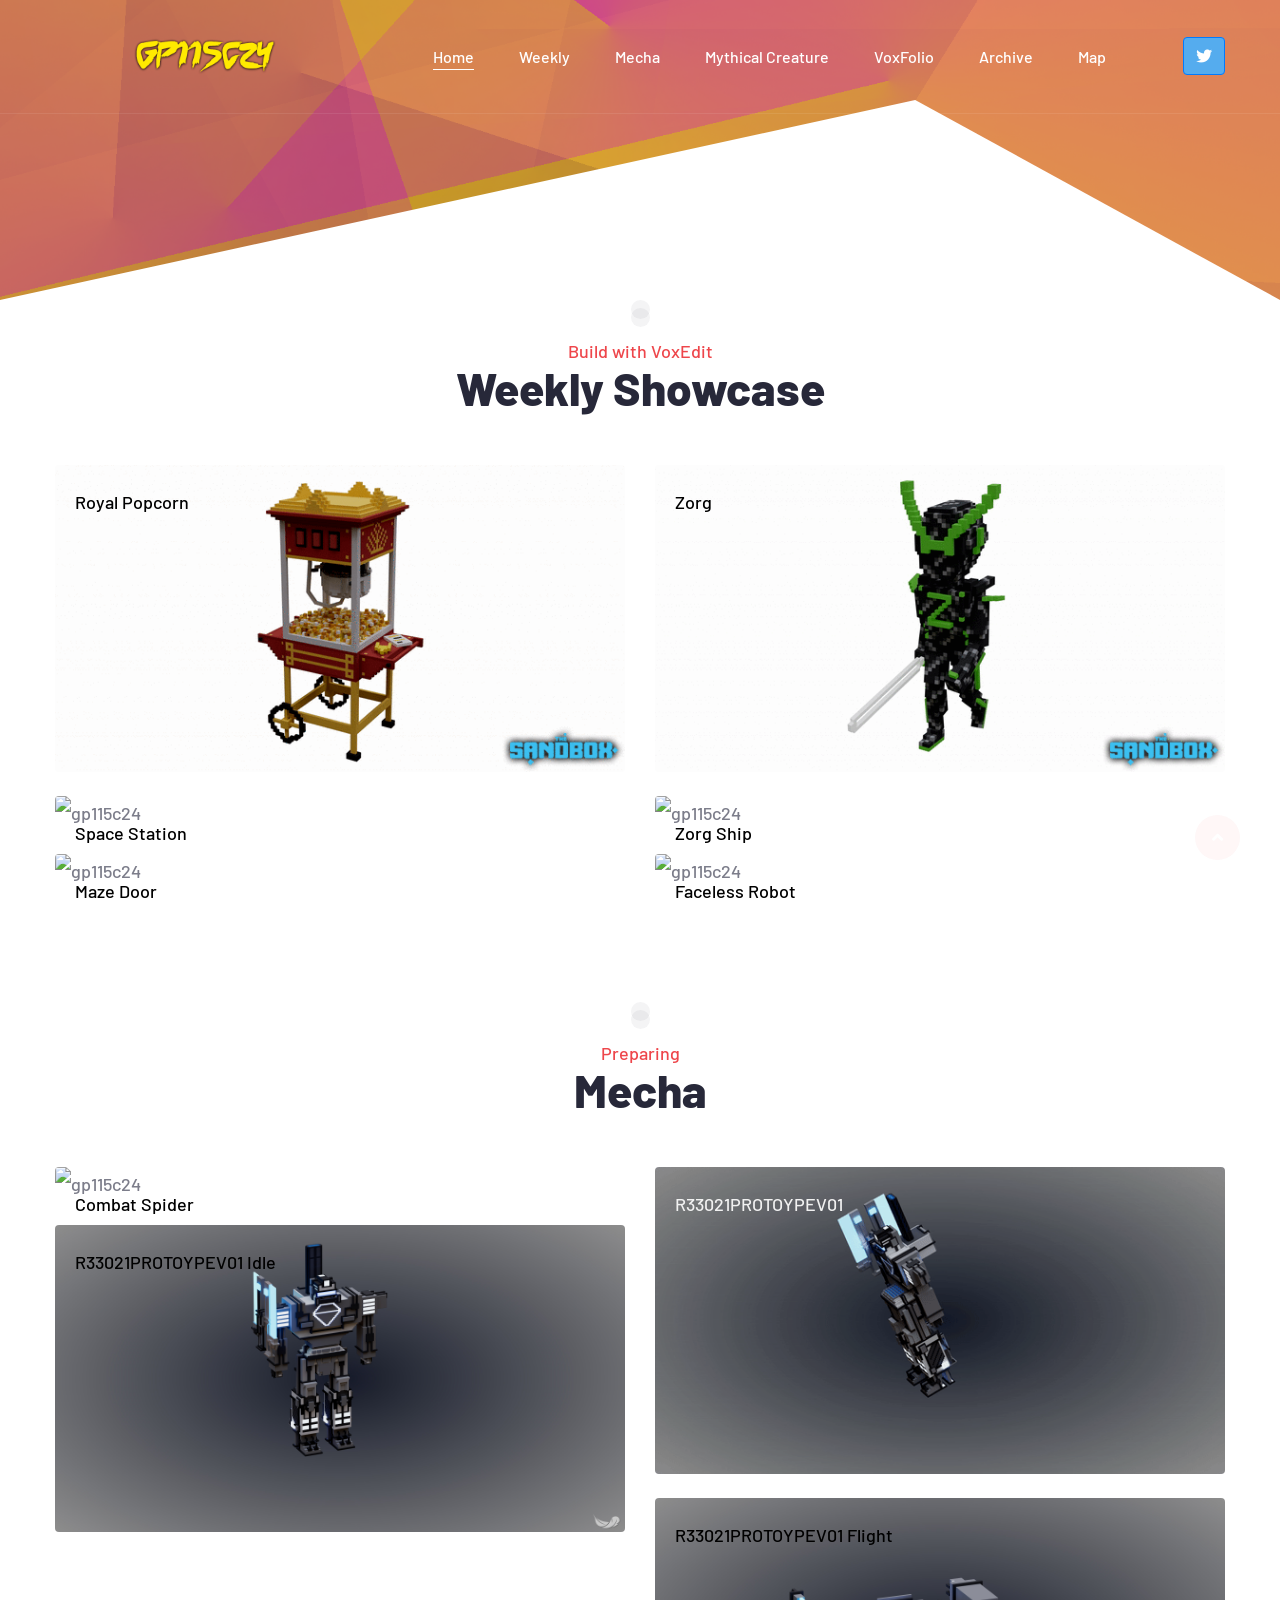
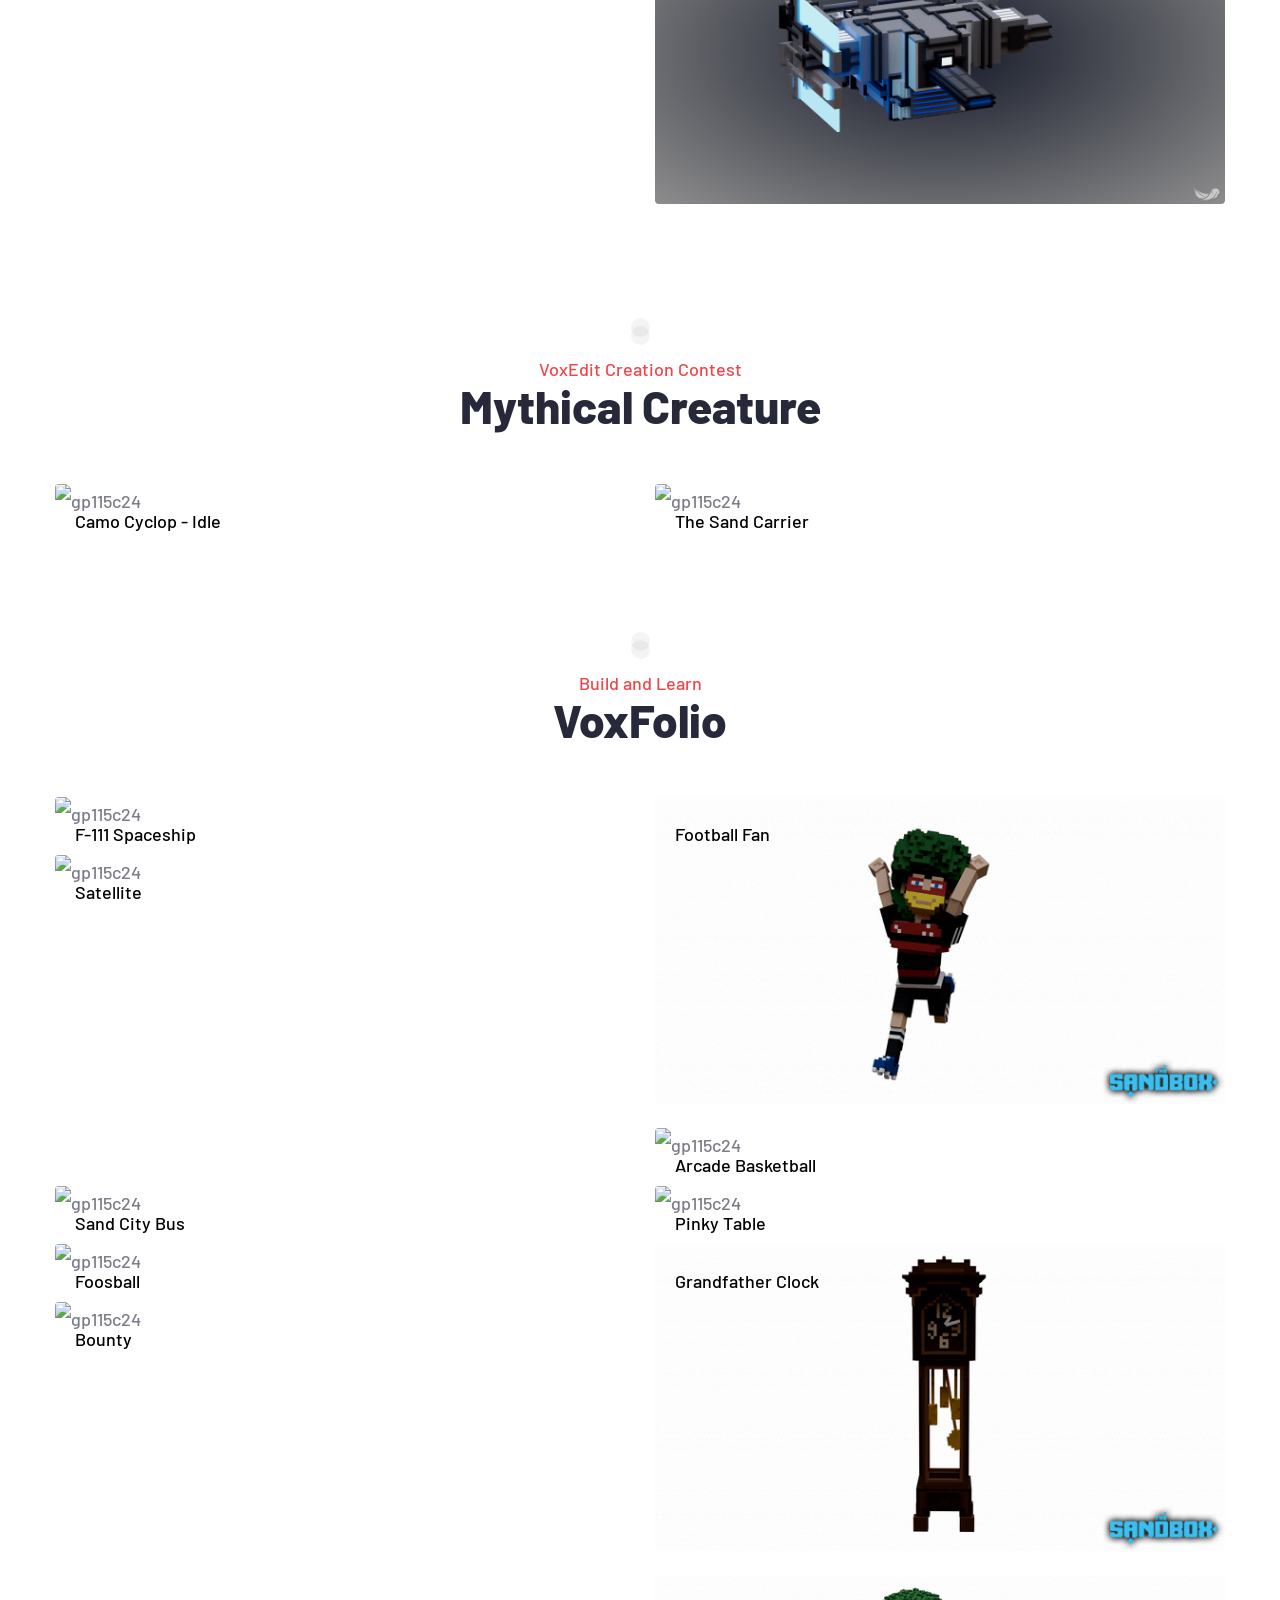
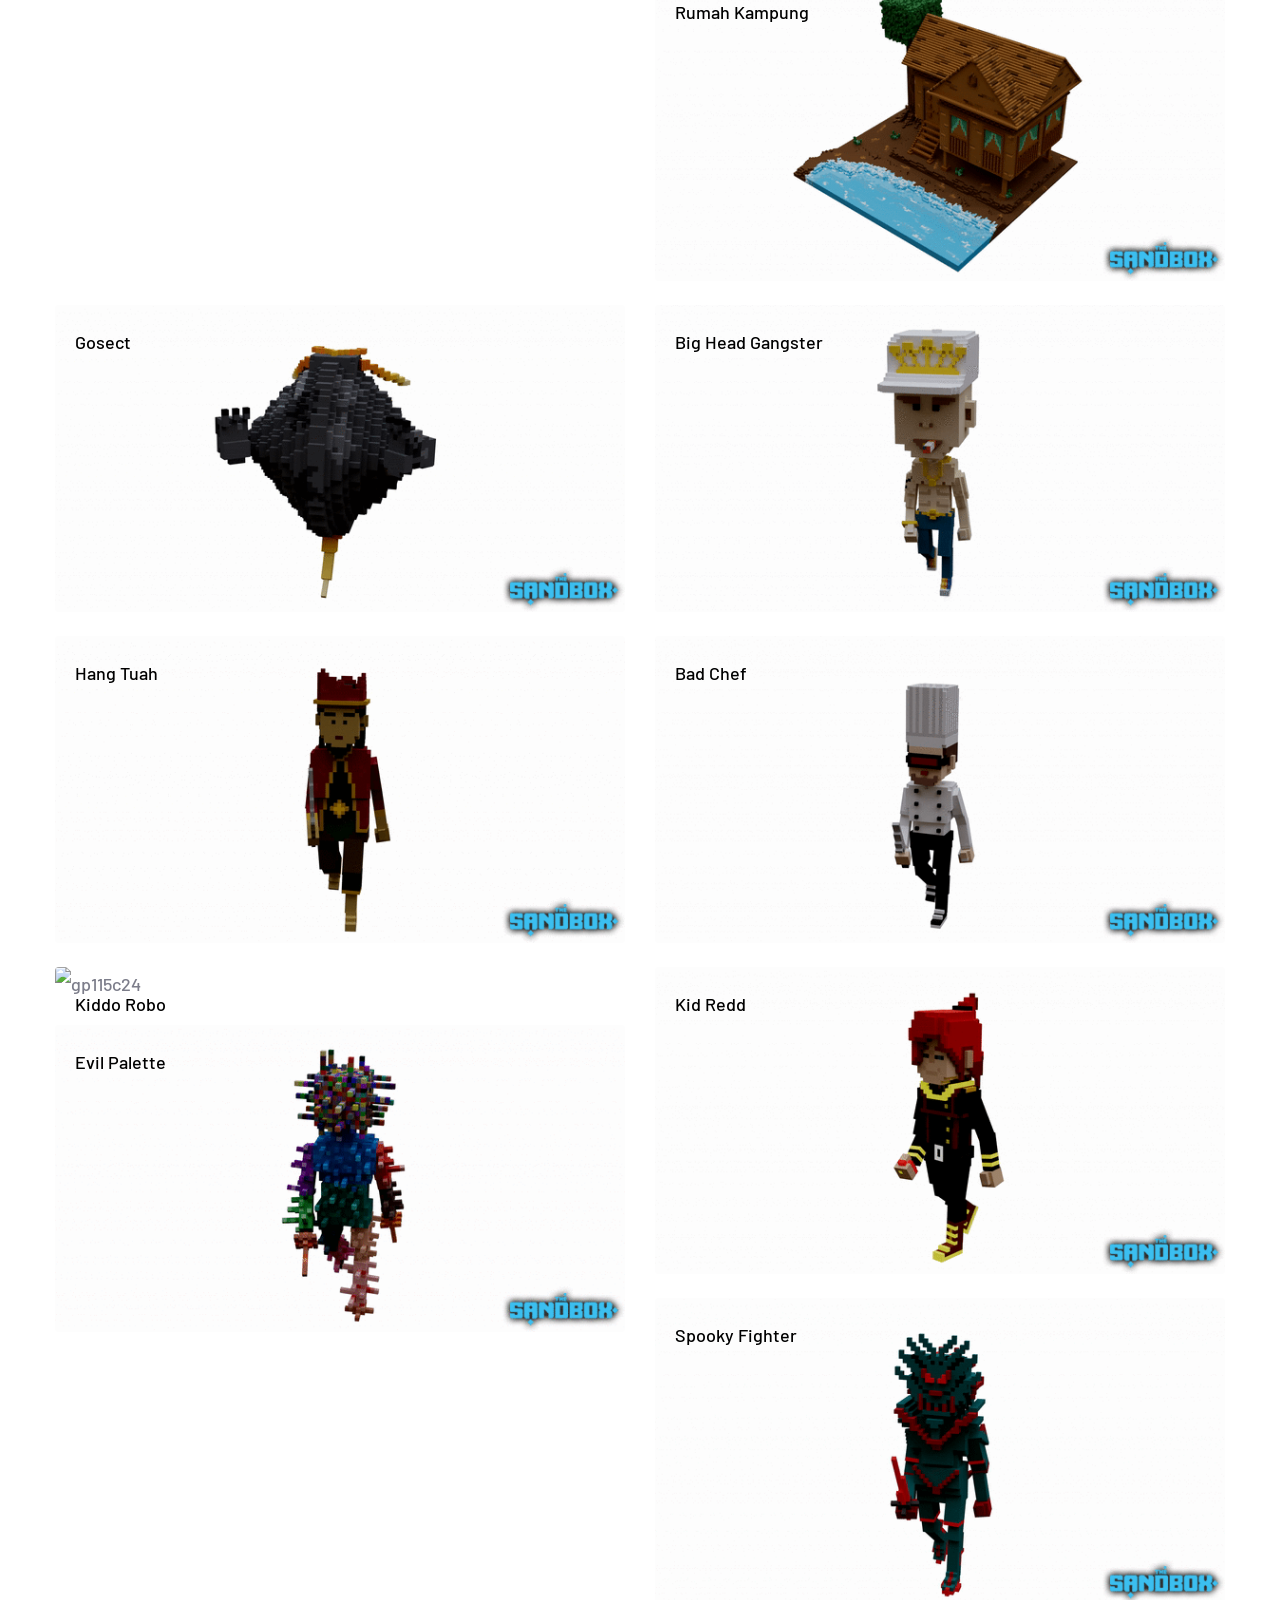
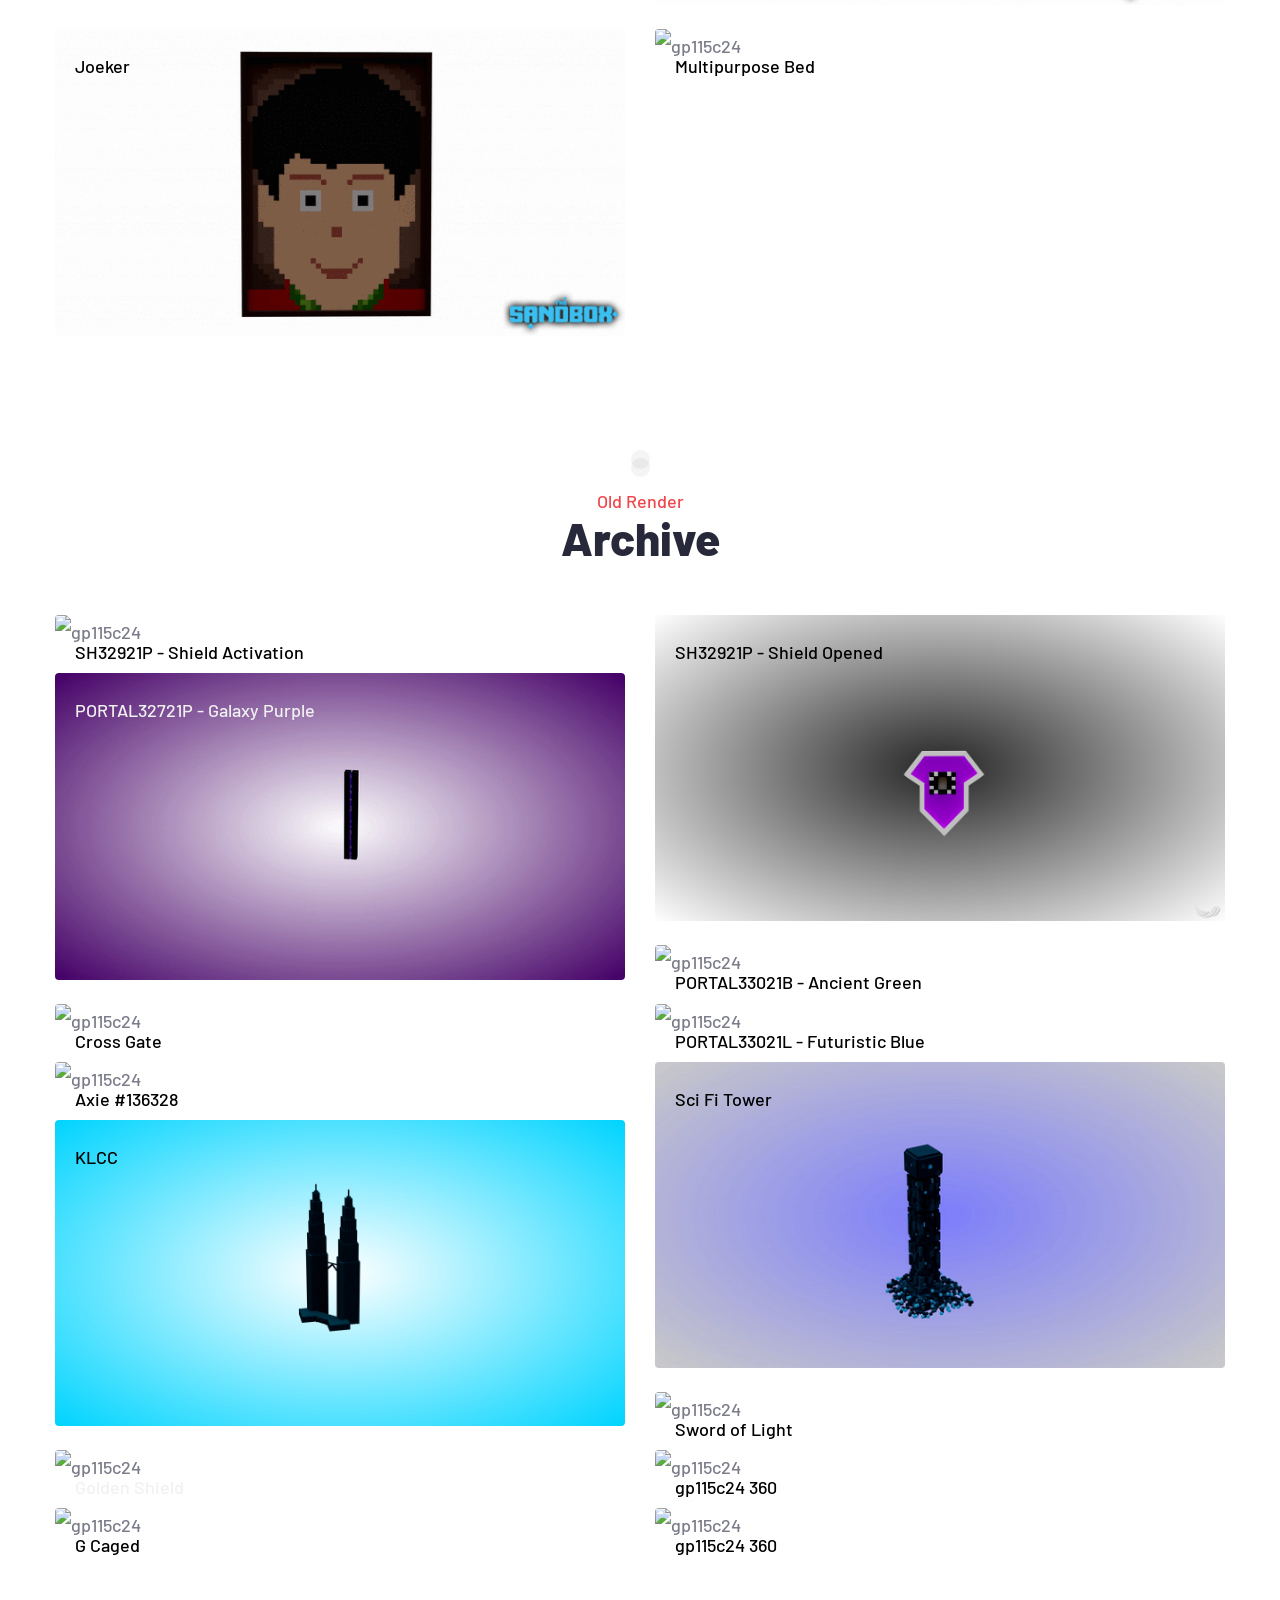
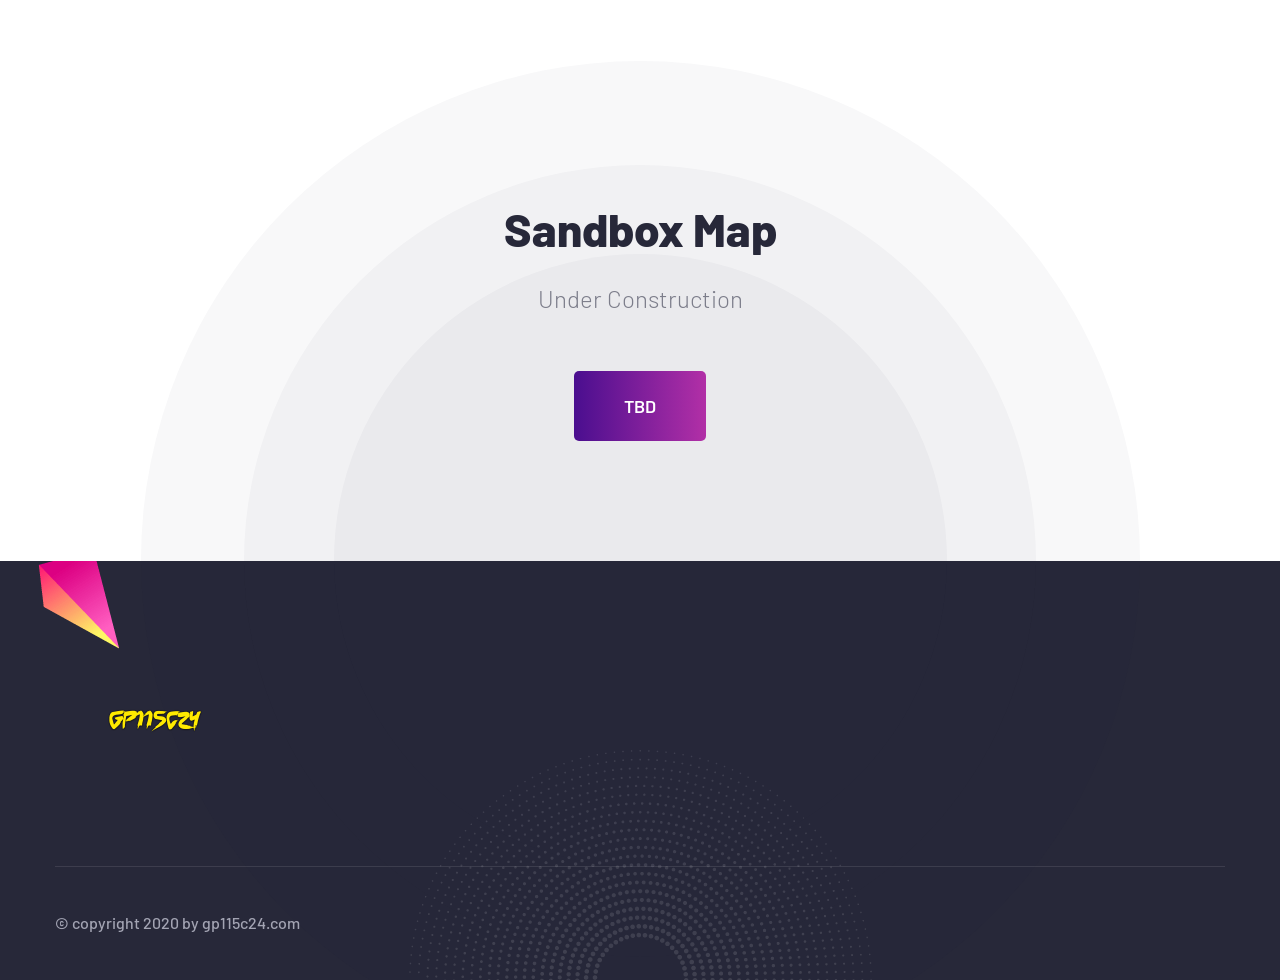
==== commit 8d5662fe: "new asset" ====
--- a/index.html
+++ b/index.html
@@ -119,69 +119,69 @@
                       <div class="col-lg-6">
                         <div class="container-text">
                             <img
-                            src="assets/gif/f111 spaceship.gif"
-                            alt="gp115c24"
-                            class="w-100 mb-2 mb-md-4 shadow-1-strong rounded"
-                            />
-                            <div class="contentblack">
-                              <p>F-111 Spaceship</p>
-                            </div>
-                         </div>
-                         <div class="container-text">
-                            <img
-                            src="assets/gif/satellite new.gif"
-                            alt="gp115c24"
-                            class="w-100 mb-2 mb-md-4 shadow-1-strong rounded"
-                            />
-                            <div class="contentblack">
-                              <p>Satellite</p>
-                            </div>
-                         </div>
-                       </div>
-                       <div class="col-lg-6">
-                        <div class="container-text">
-                            <img
-                            src="assets/gif/football fan new.gif"
-                            alt="gp115c24"
-                            class="w-100 mb-2 mb-md-4 shadow-1-strong rounded"
-                            />
-                            <div class="contentblack">
-                              <p>Football Fan</p>
-                            </div>
-                         </div>
-                         <div class="container-text">
-                          <img
-                          src="assets/gif/arcade basketball new.gif"
-                          alt="gp115c24"
-                          class="w-100 mb-2 mb-md-4 shadow-1-strong rounded"
-                          />
-                          <div class="contentblack">
-                            <p>Arcade Basketball</p>
-                          </div>
-                       </div>
-                       </div>
-                       <div class="col-lg-6">
-                        <div class="container-text">
-                            <img
-                            src="assets/gif/sand_city_bus.gif"
-                            alt="gp115c24"
-                            class="w-100 mb-2 mb-md-4 shadow-1-strong rounded"
-                            />
-                            <div class="contentblack">
-                              <p>Sand City Bus</p>
-                            </div>
-                         </div>
-
-                       </div>
-                       <div class="col-lg-6">
-                         <div class="container-text">
-                          <img
-                          src="assets/gif/pinky_table.gif"
-                          alt="gp115c24"
-                          class="w-100 mb-2 mb-md-4 shadow-1-strong rounded"
-                          />
-                          <div class="contentblack">
-                            <p>Pinky Table</p>
+                            src="assets/gif/royal_popcorn.gif"
+                            alt="gp115c24"
+                            class="w-100 mb-2 mb-md-4 shadow-1-strong rounded"
+                            />
+                            <div class="contentblack">
+                              <p>Royal Popcorn</p>
+                            </div>
+                         </div>
+                         <div class="container-text">
+                            <img
+                            src="assets/gif/space_station.gif"
+                            alt="gp115c24"
+                            class="w-100 mb-2 mb-md-4 shadow-1-strong rounded"
+                            />
+                            <div class="contentblack">
+                              <p>Space Station</p>
+                            </div>
+                         </div>
+                       </div>
+                       <div class="col-lg-6">
+                        <div class="container-text">
+                            <img
+                            src="assets/gif/zorg.gif"
+                            alt="gp115c24"
+                            class="w-100 mb-2 mb-md-4 shadow-1-strong rounded"
+                            />
+                            <div class="contentblack">
+                              <p>Zorg</p>
+                            </div>
+                         </div>
+                         <div class="container-text">
+                          <img
+                          src="assets/gif/zorg_ship.gif"
+                          alt="gp115c24"
+                          class="w-100 mb-2 mb-md-4 shadow-1-strong rounded"
+                          />
+                          <div class="contentblack">
+                            <p>Zorg Ship</p>
+                          </div>
+                       </div>
+                       </div>
+                       <div class="col-lg-6">
+                        <div class="container-text">
+                            <img
+                            src="assets/gif/the_maze.gif"
+                            alt="gp115c24"
+                            class="w-100 mb-2 mb-md-4 shadow-1-strong rounded"
+                            />
+                            <div class="contentblack">
+                              <p>Maze Door</p>
+                            </div>
+                         </div>
+
+                       </div>
+                       <div class="col-lg-6">
+                         <div class="container-text">
+                          <img
+                          src="assets/gif/faceless_robot.gif"
+                          alt="gp115c24"
+                          class="w-100 mb-2 mb-md-4 shadow-1-strong rounded"
+                          />
+                          <div class="contentblack">
+                            <p>Faceless Robot</p>
                           </div>
                        </div>
                        </div>
@@ -300,6 +300,75 @@
                       <div class="col-lg-6">
                         <div class="container-text">
                             <img
+                            src="assets/gif/f111 spaceship.gif"
+                            alt="gp115c24"
+                            class="w-100 mb-2 mb-md-4 shadow-1-strong rounded"
+                            />
+                            <div class="contentblack">
+                              <p>F-111 Spaceship</p>
+                            </div>
+                         </div>
+                         <div class="container-text">
+                            <img
+                            src="assets/gif/satellite new.gif"
+                            alt="gp115c24"
+                            class="w-100 mb-2 mb-md-4 shadow-1-strong rounded"
+                            />
+                            <div class="contentblack">
+                              <p>Satellite</p>
+                            </div>
+                         </div>
+                       </div>
+                       <div class="col-lg-6">
+                        <div class="container-text">
+                            <img
+                            src="assets/gif/football fan new.gif"
+                            alt="gp115c24"
+                            class="w-100 mb-2 mb-md-4 shadow-1-strong rounded"
+                            />
+                            <div class="contentblack">
+                              <p>Football Fan</p>
+                            </div>
+                         </div>
+                         <div class="container-text">
+                          <img
+                          src="assets/gif/arcade basketball new.gif"
+                          alt="gp115c24"
+                          class="w-100 mb-2 mb-md-4 shadow-1-strong rounded"
+                          />
+                          <div class="contentblack">
+                            <p>Arcade Basketball</p>
+                          </div>
+                       </div>
+                       </div>
+                       <div class="col-lg-6">
+                        <div class="container-text">
+                            <img
+                            src="assets/gif/sand_city_bus.gif"
+                            alt="gp115c24"
+                            class="w-100 mb-2 mb-md-4 shadow-1-strong rounded"
+                            />
+                            <div class="contentblack">
+                              <p>Sand City Bus</p>
+                            </div>
+                         </div>
+
+                       </div>
+                       <div class="col-lg-6">
+                         <div class="container-text">
+                          <img
+                          src="assets/gif/pinky_table.gif"
+                          alt="gp115c24"
+                          class="w-100 mb-2 mb-md-4 shadow-1-strong rounded"
+                          />
+                          <div class="contentblack">
+                            <p>Pinky Table</p>
+                          </div>
+                       </div>
+                       </div>
+                      <div class="col-lg-6">
+                        <div class="container-text">
+                            <img
                             src="assets/gif/foosball new.gif"
                             alt="gp115c24"
                             class="w-100 mb-2 mb-md-4 shadow-1-strong rounded"
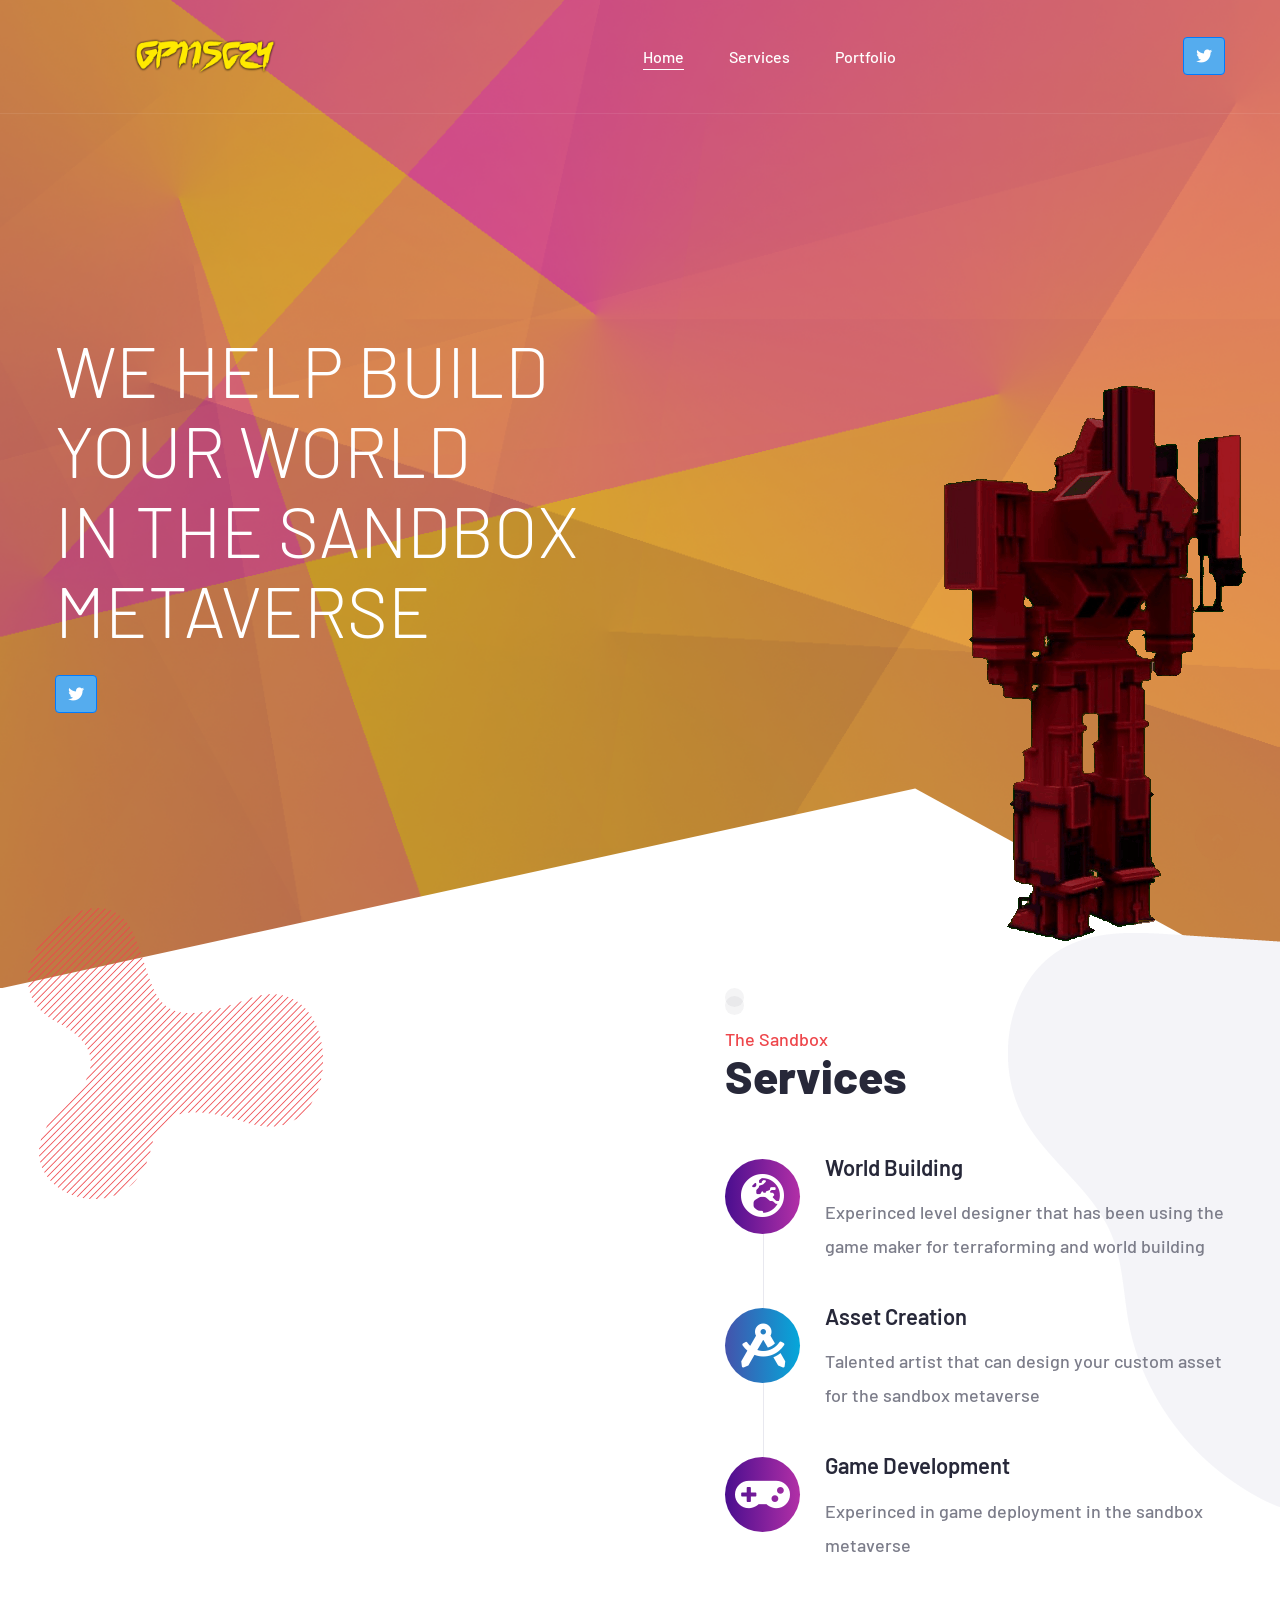
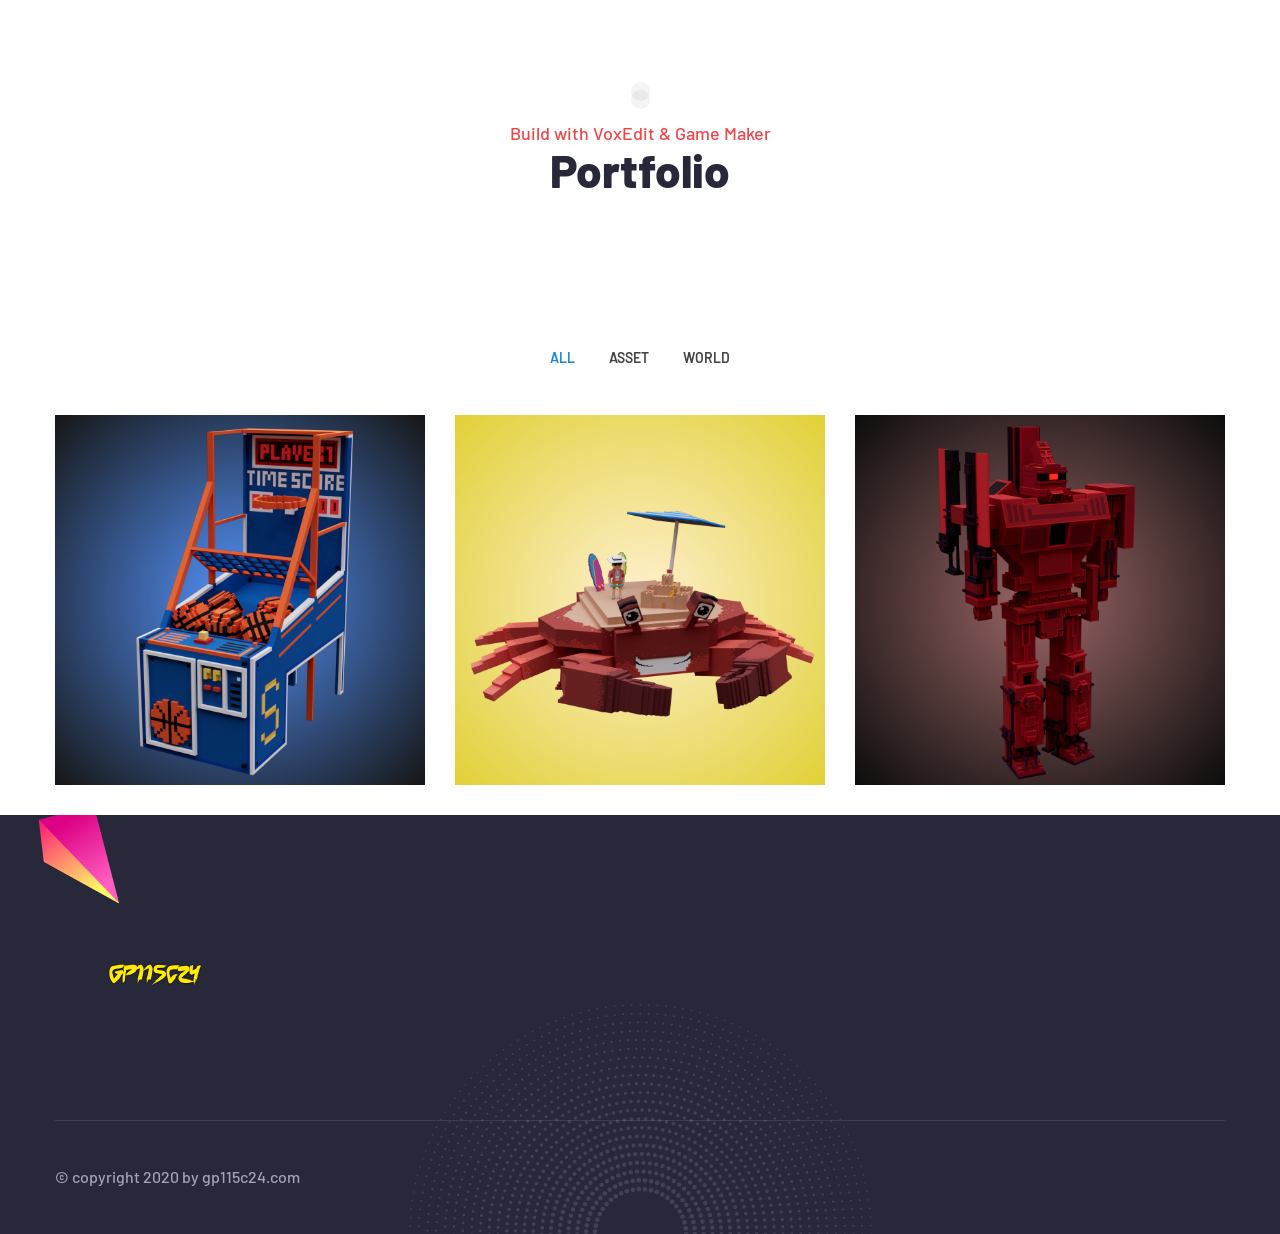
==== commit eea044a4: "new website" ====
--- a/index.html
+++ b/index.html
@@ -67,22 +67,10 @@
                                 <a href="#banner">Home</a>
                             </li>
                             <li class="scrollToLink">
-                                <a href="#features">Weekly</a>
+                                <a href="#services">Services</a>
                             </li>
                             <li class="scrollToLink">
-                              <a href="#mecha">Mecha</a>
-                            </li>
-                            <li class="scrollToLink">
-                              <a href="#mystical">Mythical Creature</a>
-                            </li>
-                            <li class="scrollToLink">
-                              <a href="#folio">VoxFolio</a>
-                            </li>
-                            <li class="scrollToLink">
-                                <a href="#archive">Archive</a>
-                            </li>
-                            <li class="scrollToLink">
-                                <a href="#maps">Map</a>
+                              <a href="#portfolio">Portfolio</a>
                             </li>
                         </ul>
                     </div><!-- /.navbar-collapse -->
@@ -98,619 +86,143 @@
             </nav>
         </header><!-- /.main-nav__header-one -->
 
-        <section class="banner-one" id="banner" style="background-image: url(assets/images/background/banner-bg-1-1.png);" height="100">
-            <div class="container">
-                <div class="row">
-                    <div class="col-lg-1">
-                    </div><!-- /.col-lg-7 -->
-                </div><!-- /.row -->
-            </div><!-- /.container -->
-        </section><!-- /.banner-one -->
-
-        <section class="service-one" id="features">
-            <div class="container">
-                <div class="block-title text-center">
-                    <span class="block-title__bubbles"></span>
-                    <p>Build with VoxEdit</p>
-                    <h3>Weekly Showcase</h3>
-                </div><!-- /.block-title -->
-                <div class="lightbox">
-                    <div class="row">
-                      <div class="col-lg-6">
-                        <div class="container-text">
-                            <img
-                            src="assets/gif/royal_popcorn.gif"
-                            alt="gp115c24"
-                            class="w-100 mb-2 mb-md-4 shadow-1-strong rounded"
-                            />
-                            <div class="contentblack">
-                              <p>Royal Popcorn</p>
-                            </div>
-                         </div>
-                         <div class="container-text">
-                            <img
-                            src="assets/gif/space_station.gif"
-                            alt="gp115c24"
-                            class="w-100 mb-2 mb-md-4 shadow-1-strong rounded"
-                            />
-                            <div class="contentblack">
-                              <p>Space Station</p>
-                            </div>
-                         </div>
-                       </div>
-                       <div class="col-lg-6">
-                        <div class="container-text">
-                            <img
-                            src="assets/gif/zorg.gif"
-                            alt="gp115c24"
-                            class="w-100 mb-2 mb-md-4 shadow-1-strong rounded"
-                            />
-                            <div class="contentblack">
-                              <p>Zorg</p>
-                            </div>
-                         </div>
-                         <div class="container-text">
-                          <img
-                          src="assets/gif/zorg_ship.gif"
-                          alt="gp115c24"
-                          class="w-100 mb-2 mb-md-4 shadow-1-strong rounded"
-                          />
-                          <div class="contentblack">
-                            <p>Zorg Ship</p>
-                          </div>
-                       </div>
-                       </div>
-                       <div class="col-lg-6">
-                        <div class="container-text">
-                            <img
-                            src="assets/gif/the_maze.gif"
-                            alt="gp115c24"
-                            class="w-100 mb-2 mb-md-4 shadow-1-strong rounded"
-                            />
-                            <div class="contentblack">
-                              <p>Maze Door</p>
-                            </div>
-                         </div>
-
-                       </div>
-                       <div class="col-lg-6">
-                         <div class="container-text">
-                          <img
-                          src="assets/gif/faceless_robot.gif"
-                          alt="gp115c24"
-                          class="w-100 mb-2 mb-md-4 shadow-1-strong rounded"
-                          />
-                          <div class="contentblack">
-                            <p>Faceless Robot</p>
-                          </div>
-                       </div>
-                       </div>
-
-                      </div>
-                </div>
-            </div><!-- /.container -->
-        </section><!-- /.service-one -->
-
-        <section class="service-one" id="mecha">
+        <section class="banner-one" id="banner" style="background-image: url(assets/images/background/banner-bg-1-1.png);">
+<!-- 
+          <img src="assets/images/shapes/banner-shapes-1-1.png" alt="" class="banner-one__shape-1">
+          <img src="assets/images/shapes/banner-shapes-1-2.png" alt="" class="banner-one__shape-2">
+
+          <img src="assets/images/shapes/banner-shapes-1-4.png" alt="" class="banner-one__shape-4">
+          <img src="assets/images/shapes/banner-shapes-1-5.png" alt="" class="banner-one__shape-5">
+          <img src="assets/images/shapes/banner-shapes-1-6.png" alt="" class="banner-one__shape-6">
+          <img src="assets/images/shapes/banner-shapes-1-7.png" alt="" class="banner-one__shape-7"> -->
+
           <div class="container">
-              <div class="block-title text-center">
-                  <span class="block-title__bubbles"></span>
-                  <p>Preparing</p>
-                  <h3>Mecha</h3>
-              </div><!-- /.block-title -->
-              <div class="lightbox">
-                  <div class="row">
-                    <div class="col-lg-6">
-                      <div class="container-text">
-                          <img
-                          src="assets/gif/combat spider new.gif"
-                          alt="gp115c24"
-                          class="w-100 mb-2 mb-md-4 shadow-1-strong rounded"
-                          />
-                          <div class="contentblack">
-                            <p>Combat Spider</p>
-                          </div>
-                       </div>
-                       <div class="container-text">
-                          <img
-                          src="assets/gif/R33021PROTOYPEV01 Idle.jpg"
-                          alt="gp115c24"
-                          class="w-100 mb-2 mb-md-4 shadow-1-strong rounded"
-                          />
-                          <div class="contentblack">
-                            <p>R33021PROTOYPEV01 Idle</p>
-                          </div>
-                       </div>
-                     </div>
-                     <div class="col-lg-6">
-                      <div class="container-text">
-                          <img
-                          src="assets/gif/R33021PROTOYPEV01.gif"
-                          alt="gp115c24"
-                          class="w-100 mb-2 mb-md-4 shadow-1-strong rounded"
-                          />
-                          <div class="content">
-                            <p>R33021PROTOYPEV01</p>
-                          </div>
-                       </div>
-                       <div class="container-text">
-                          <img
-                          src="assets/gif/R33021PROTOYPEV01 Flight.jpg"
-                          alt="gp115c24"
-                          class="w-100 mb-2 mb-md-4 shadow-1-strong rounded"
-                          />
-                          <div class="contentblack">
-                            <p>R33021PROTOYPEV01 Flight</p>
-                          </div>
-                       </div>
-                     </div>
-                     
-                  </div>
+              <img src="assets/images/mocs/banner-moc-1-1.gif" alt="" class="banner-one__moc">
+              <div class="row">
+                  <div class="col-lg-7">
+                      <div class="banner-one__content">
+                          <h3>We help build <br> your world <br> in The Sandbox Metaverse</h3>
+                          <a class="btn btn-primary" style="background-color: #55acee" href="https://twitter.com/gp115c24" role="button"
+                          ><i class="fab fa-twitter"></i
+                          ></a>     
+
+                      </div><!-- /.banner-one__content -->
+                  </div><!-- /.col-lg-7 -->
+              </div><!-- /.row -->
+          </div><!-- /.container -->
+      </section><!-- /.banner-one -->     
+
+      <div class="cta-three" id="services">
+
+        <img src="assets/images/shapes/cta-1-shape-2.png" alt="" class="cta-three__shape-2">
+        <div class="container">
+            <img src="assets/images/shapes/cta-1-shape-1.png" alt="" class="cta-three__shape-1">
+            <!-- <img src="assets/images/mocs/cta-moc-1-1.gif" alt="" class="cta-three__moc"> -->
+            <div class="row justify-content-end">
+                <div class="col-lg-6">
+                    <div class="cta-three__content">
+                        <div class="block-title text-left">
+                            <span class="block-title__bubbles"></span>
+                            <p>The Sandbox</p>
+                            <h3>Services</h3>
+                        </div><!-- /.block-title -->
+                        <div class="cta-three__box-wrap">
+                            <div class="cta-three__box">
+                                <div class="cta-three__box-icon">
+                                    <i class="fas fa-globe-europe"></i>
+                                </div><!-- /.cta-three__box-icon -->
+                                <div class="cta-three__box-content">
+                                    <h3>World Building</h3>
+                                    <p>Experinced level designer that has been using the game maker for terraforming and world building</p>
+                                </div><!-- /.cta-three__box-content -->
+                            </div><!-- /.cta-three__box -->
+                            <div class="cta-three__box">
+                                <div class="cta-three__box-icon">
+                                    <i class="fas fa-drafting-compass"></i>
+                                </div><!-- /.cta-three__box-icon -->
+                                <div class="cta-three__box-content">
+                                    <h3>Asset Creation</h3>
+                                    <p>Talented artist that can design your custom asset for the sandbox metaverse</p>
+                                </div><!-- /.cta-three__box-content -->
+                            </div><!-- /.cta-three__box -->
+                            <div class="cta-three__box">
+                              <div class="cta-three__box-icon">
+                                  <i class="fas fa-gamepad"></i>
+                              </div><!-- /.cta-three__box-icon -->
+                              <div class="cta-three__box-content">
+                                  <h3>Game Development</h3>
+                                  <p>Experinced in game deployment in the sandbox metaverse</p>
+                              </div><!-- /.cta-three__box-content -->
+                          </div><!-- /.cta-three__box -->
+                        </div><!-- /.cta-three__box-wrap -->
+                        <!-- <a href="#" class="thm-btn cta-three__btn">Discover More</a>/.thm-btn cta-three__btn -->
+                    </div><!-- /.cta-three__content -->
+                </div><!-- /.col-lg-6 -->
+            </div><!-- /.row -->
+        </div><!-- /.container -->
+    </div><!-- /.cta-three -->
+
+    <section class="service-one" id="features">
+      <div class="container">
+          <div class="block-title text-center">
+              <span class="block-title__bubbles"></span>
+              <p>Build with VoxEdit & Game Maker</p>
+              <h3>Portfolio</h3>
+          </div><!-- /.block-title -->
+        </div><!-- /.container -->
+      </section><!-- /.service-one -->
+
+    <!-- ======= Portfolio Section ======= -->
+    <section id="portfolio" class="portfolio">
+      <div class="container" data-aos="fade-up">
+
+        <div class="row" data-aos="fade-up" data-aos-delay="150">
+          <div class="col-lg-12 d-flex justify-content-center">
+            <ul id="portfolio-flters">
+              <li data-filter="*" class="filter-active">All</li>
+              <li data-filter=".filter-app">Asset</li> 
+              <li data-filter=".filter-card">World</li> 
+            </ul>
+          </div>
+        </div>
+
+        <div class="row portfolio-container" data-aos="fade-up" data-aos-delay="300">
+
+          <div class="col-lg-4 col-md-6 portfolio-item filter-app">
+            <div class="portfolio-wrap">
+              <img src="assets/img/portfolio/Arcade.png" class="img-fluid" alt="">
+              <div class="portfolio-info">
+                <h4>Arcade Basketball</h4>
+                <p></p>
               </div>
-          </div><!-- /.container -->
-      </section><!-- /.service-one -->
-        
-      <section class="service-one" id="mystical">
-        <div class="container">
-            <div class="block-title text-center">
-                <span class="block-title__bubbles"></span>
-                <p>VoxEdit Creation Contest</p>
-                <h3>Mythical Creature</h3>
-            </div><!-- /.block-title -->
-            <div class="lightbox">
-                <div class="row">
-                  <div class="col-lg-6">
-                    <div class="container-text">
-                        <img
-                        src="assets/gif/camo_cyclop_idle.gif"
-                        alt="gp115c24"
-                        class="w-100 mb-2 mb-md-4 shadow-1-strong rounded"
-                        />
-                        <div class="contentblack">
-                          <p>Camo Cyclop - Idle</p>
-                        </div>
-                     </div>
-                   </div>
-                   <div class="col-lg-6">
-                    <div class="container-text">
-                        <img
-                        src="assets/gif/atlas new.gif"
-                        alt="gp115c24"
-                        class="w-100 mb-2 mb-md-4 shadow-1-strong rounded"
-                        />
-                        <div class="contentblack">
-                          <p>The Sand Carrier</p>
-                        </div>
-                     </div>
-                   </div>
-                </div>
             </div>
-        </div><!-- /.container -->
-    </section><!-- /.service-one -->
-
-        <section class="service-one" id="folio">
-            <div class="container">
-                <div class="block-title text-center">
-                    <span class="block-title__bubbles"></span>
-                    <p>Build and Learn</p>
-                    <h3>VoxFolio</h3>
-                </div><!-- /.block-title -->
-                <div class="lightbox">
-                    <div class="row">
-                      <div class="col-lg-6">
-                        <div class="container-text">
-                            <img
-                            src="assets/gif/f111 spaceship.gif"
-                            alt="gp115c24"
-                            class="w-100 mb-2 mb-md-4 shadow-1-strong rounded"
-                            />
-                            <div class="contentblack">
-                              <p>F-111 Spaceship</p>
-                            </div>
-                         </div>
-                         <div class="container-text">
-                            <img
-                            src="assets/gif/satellite new.gif"
-                            alt="gp115c24"
-                            class="w-100 mb-2 mb-md-4 shadow-1-strong rounded"
-                            />
-                            <div class="contentblack">
-                              <p>Satellite</p>
-                            </div>
-                         </div>
-                       </div>
-                       <div class="col-lg-6">
-                        <div class="container-text">
-                            <img
-                            src="assets/gif/football fan new.gif"
-                            alt="gp115c24"
-                            class="w-100 mb-2 mb-md-4 shadow-1-strong rounded"
-                            />
-                            <div class="contentblack">
-                              <p>Football Fan</p>
-                            </div>
-                         </div>
-                         <div class="container-text">
-                          <img
-                          src="assets/gif/arcade basketball new.gif"
-                          alt="gp115c24"
-                          class="w-100 mb-2 mb-md-4 shadow-1-strong rounded"
-                          />
-                          <div class="contentblack">
-                            <p>Arcade Basketball</p>
-                          </div>
-                       </div>
-                       </div>
-                       <div class="col-lg-6">
-                        <div class="container-text">
-                            <img
-                            src="assets/gif/sand_city_bus.gif"
-                            alt="gp115c24"
-                            class="w-100 mb-2 mb-md-4 shadow-1-strong rounded"
-                            />
-                            <div class="contentblack">
-                              <p>Sand City Bus</p>
-                            </div>
-                         </div>
-
-                       </div>
-                       <div class="col-lg-6">
-                         <div class="container-text">
-                          <img
-                          src="assets/gif/pinky_table.gif"
-                          alt="gp115c24"
-                          class="w-100 mb-2 mb-md-4 shadow-1-strong rounded"
-                          />
-                          <div class="contentblack">
-                            <p>Pinky Table</p>
-                          </div>
-                       </div>
-                       </div>
-                      <div class="col-lg-6">
-                        <div class="container-text">
-                            <img
-                            src="assets/gif/foosball new.gif"
-                            alt="gp115c24"
-                            class="w-100 mb-2 mb-md-4 shadow-1-strong rounded"
-                            />
-                            <div class="contentblack">
-                              <p>Foosball</p>
-                            </div>
-                         </div>
-                         <div class="container-text">
-                            <img
-                            src="assets/gif/bounty new.gif"
-                            alt="gp115c24"
-                            class="w-100 mb-2 mb-md-4 shadow-1-strong rounded"
-                            />
-                            <div class="contentblack">
-                              <p>Bounty</p>
-                            </div>
-                         </div>
-                       </div>
-                       <div class="col-lg-6">
-                        <div class="container-text">
-                            <img
-                            src="assets/gif/grandpa clock new.gif"
-                            alt="gp115c24"
-                            class="w-100 mb-2 mb-md-4 shadow-1-strong rounded"
-                            />
-                            <div class="contentblack">
-                              <p>Grandfather Clock</p>
-                            </div>
-                         </div>
-                         <div class="container-text">
-                            <img
-                            src="assets/gif/kampung.gif"
-                            alt="gp115c24"
-                            class="w-100 mb-2 mb-md-4 shadow-1-strong rounded"
-                            />
-                            <div class="contentblack">
-                              <p>Rumah Kampung</p>
-                            </div>
-                         </div>
-                       </div>
-                       <div class="col-lg-6">
-                        <div class="container-text">
-                            <img
-                            src="assets/gif/gosect new.gif"
-                            alt="gp115c24"
-                            class="w-100 mb-2 mb-md-4 shadow-1-strong rounded"
-                            />
-                            <div class="contentblack">
-                              <p>Gosect</p>
-                            </div>
-                         </div>
-                         <div class="container-text">
-                            <img
-                            src="assets/gif/hang tuah new.gif"
-                            alt="gp115c24"
-                            class="w-100 mb-2 mb-md-4 shadow-1-strong rounded"
-                            />
-                            <div class="contentblack">
-                              <p>Hang Tuah</p>
-                            </div>
-                         </div>
-                       </div>
-                       <div class="col-lg-6">
-                        <div class="container-text">
-                            <img
-                            src="assets/gif/gangster.gif"
-                            alt="gp115c24"
-                            class="w-100 mb-2 mb-md-4 shadow-1-strong rounded"
-                            />
-                            <div class="contentblack">
-                              <p>Big Head Gangster</p>
-                            </div>
-                         </div>
-                         <div class="container-text">
-                            <img
-                            src="assets/gif/bad chef new.gif"
-                            alt="gp115c24"
-                            class="w-100 mb-2 mb-md-4 shadow-1-strong rounded"
-                            />
-                            <div class="contentblack">
-                              <p>Bad Chef</p>
-                            </div>
-                         </div>
-                       </div>
-                       <div class="col-lg-6">
-                        <div class="container-text">
-                            <img
-                            src="assets/gif/robbo kidd.gif"
-                            alt="gp115c24"
-                            class="w-100 mb-2 mb-md-4 shadow-1-strong rounded"
-                            />
-                            <div class="contentblack">
-                              <p>Kiddo Robo</p>
-                            </div>
-                         </div>
-                         <div class="container-text">
-                            <img
-                            src="assets/gif/evil palette new.gif"
-                            alt="gp115c24"
-                            class="w-100 mb-2 mb-md-4 shadow-1-strong rounded"
-                            />
-                            <div class="contentblack">
-                              <p>Evil Palette</p>
-                            </div>
-                         </div>
-                       </div>
-                       <div class="col-lg-6">
-                        <div class="container-text">
-                            <img
-                            src="assets/gif/kidd redd.gif"
-                            alt="gp115c24"
-                            class="w-100 mb-2 mb-md-4 shadow-1-strong rounded"
-                            />
-                            <div class="contentblack">
-                              <p>Kid Redd</p>
-                            </div>
-                         </div>
-                         <div class="container-text">
-                            <img
-                            src="assets/gif/spooky fighter.gif"
-                            alt="gp115c24"
-                            class="w-100 mb-2 mb-md-4 shadow-1-strong rounded"
-                            />
-                            <div class="contentblack">
-                              <p>Spooky Fighter</p>
-                            </div>
-                         </div>
-                       </div>
-                       <div class="col-lg-6">
-                         <div class="container-text">
-                            <img
-                            src="assets/gif/joeker new.gif"
-                            alt="gp115c24"
-                            class="w-100 mb-2 mb-md-4 shadow-1-strong rounded"
-                            />
-                            <div class="contentblack">
-                              <p>Joeker</p>
-                            </div>
-                         </div>
-                       </div>
-                       <div class="col-lg-6">
-
-                         <div class="container-text">
-                            <img
-                            src="assets/gif/Multipurpose bed new.gif"
-                            alt="gp115c24"
-                            class="w-100 mb-2 mb-md-4 shadow-1-strong rounded"
-                            />
-                            <div class="contentblack">
-                              <p>Multipurpose Bed</p>
-                            </div>
-                         </div>
-                       </div>
-
-                </div>
-            </div><!-- /.container -->
-        </section><!-- /.service-one -->
-
-        <section class="service-one" id="archive">
-          <div class="container">
-              <div class="block-title text-center">
-                  <span class="block-title__bubbles"></span>
-                  <p>Old Render</p>
-                  <h3>Archive</h3>
-              </div><!-- /.block-title -->
-              <div class="lightbox">
-                  <div class="row">
-
-                     <div class="col-lg-6">
-                      <div class="container-text">
-                          <img
-                          src="assets/gif/SH32921P.gif"
-                          alt="gp115c24"
-                          class="w-100 mb-2 mb-md-4 shadow-1-strong rounded"
-                          />
-                          <div class="contentblack">
-                            <p>SH32921P - Shield Activation</p>
-                          </div>
-                       </div>
-                       <div class="container-text">
-                          <img
-                          src="assets/gif/PORTAL32721P.gif"
-                          alt="gp115c24"
-                          class="w-100 mb-2 mb-md-4 shadow-1-strong rounded"
-                          />
-                          <div class="content">
-                            <p>PORTAL32721P - Galaxy Purple</p>
-                          </div>
-                       </div>
-                     </div>
-                     <div class="col-lg-6">
-                      <div class="container-text">
-                          <img
-                          src="assets/gif/SH32921P Opened.png"
-                          alt="gp115c24"
-                          class="w-100 mb-2 mb-md-4 shadow-1-strong rounded"
-                          />
-                          <div class="contentblack">
-                            <p>SH32921P - Shield Opened</p>
-                          </div>
-                       </div>
-                       <div class="container-text">
-                          <img
-                          src="assets/gif/PORTAL33021B.gif"
-                          alt="gp115c24"
-                          class="w-100 mb-2 mb-md-4 shadow-1-strong rounded"
-                          />
-                          <div class="contentblack">
-                            <p>PORTAL33021B - Ancient Green </p>
-                          </div>
-                       </div>
-                     </div>
-                     <div class="col-lg-6">
-                      <div class="container-text">
-                          <img
-                          src="assets/gif/Cross_gate.gif"
-                          alt="gp115c24"
-                          class="w-100 mb-2 mb-md-4 shadow-1-strong rounded"
-                          />
-                          <div class="contentblack">
-                            <p>Cross Gate</p>
-                          </div>
-                       </div>
-                     </div>
-                     <div class="col-lg-6">
-                      <div class="container-text">
-                          <img
-                          src="assets/gif/PORTAL33021L.gif"
-                          alt="gp115c24"
-                          class="w-100 mb-2 mb-md-4 shadow-1-strong rounded"
-                          />
-                          <div class="contentblack">
-                            <p>PORTAL33021L - Futuristic Blue</p>
-                          </div>
-                       </div>
-                     </div>
-                      <div class="col-lg-6">
-                          <div class="container-text">
-                              <img
-                              src="assets/gif/axie blue.gif"
-                              alt="gp115c24"
-                              class="w-100 mb-2 mb-md-4 shadow-1-strong rounded"
-                              />
-                              <div class="contentblack">
-                                <p>Axie #136328</p>
-                              </div>
-                           </div>
-                           <div class="container-text">
-                              <img
-                              src="assets/gif/KLCC_0001.png"
-                              alt="gp115c24"
-                              class="w-100 mb-2 mb-md-4 shadow-1-strong rounded"
-                              />
-                              <div class="contentblack">
-                                <p>KLCC</p>
-                              </div>
-                           </div>
-                         </div>
-                         <div class="col-lg-6">
-                          <div class="container-text">
-                              <img
-                              src="assets/gif/Sci_fi_tower.gif"
-                              alt="gp115c24"
-                              class="w-100 mb-2 mb-md-4 shadow-1-strong rounded"
-                              />
-                              <div class="contentblack">
-                                <p>Sci Fi Tower</p>
-                              </div>
-                           </div>
-                           <div class="container-text">
-                              <img
-                              src="assets/gif/sword of light.gif"
-                              alt="gp115c24"
-                              class="w-100 mb-2 mb-md-4 shadow-1-strong rounded"
-                              />
-                              <div class="contentblack">
-                                <p>Sword of Light</p>
-                              </div>
-                           </div>
-                         </div>
-                         <div class="col-lg-6">
-                          <div class="container-text">
-                              <img
-                              src="assets/gif/shield.gif"
-                              alt="gp115c24"
-                              class="w-100 mb-2 mb-md-4 shadow-1-strong rounded"
-                              />
-                              <div class="content">
-                                <p>Golden Shield</p>
-                              </div>
-                           </div>
-                           <div class="container-text">
-                              <img
-                              src="assets/gif/G Logo Caged.gif"
-                              alt="gp115c24"
-                              class="w-100 mb-2 mb-md-4 shadow-1-strong rounded"
-                              />
-                              <div class="contentblack">
-                                <p>G Caged</p>
-                              </div>
-                           </div>
-                         </div>
-                         <div class="col-lg-6">
-                          <div class="container-text">
-                              <img
-                              src="assets/gif/gp logo 360.gif"
-                              alt="gp115c24"
-                              class="w-100 mb-2 mb-md-4 shadow-1-strong rounded"
-                              />
-                              <div class="contentblack">
-                                <p>gp115c24 360</p>
-                              </div>
-                           </div>
-                           <div class="container-text">
-                              <img
-                              src="assets/gif/gp logo 360.gif"
-                              alt="gp115c24"
-                              class="w-100 mb-2 mb-md-4 shadow-1-strong rounded"
-                              />
-                              <div class="contentblack">
-                                <p>gp115c24 360</p>
-                              </div>
-                           </div>
-                         </div>
-
+          </div>
+
+          <div class="col-lg-4 col-md-6 portfolio-item filter-card">
+            <div class="portfolio-wrap">
+              <img src="assets/img/portfolio/Krabby.png" class="img-fluid" alt="">
+              <div class="portfolio-info">
+                <h4>Krabby Parade</h4>
+                <p></p>
               </div>
-          </div><!-- /.container -->
-      </section><!-- /.service-one -->
-
-        <section class="cta-one" id="maps">
-            <div class="container">
-                <div class="cta-one__circle-1"></div><!-- /.cta-one__circle-1 -->
-                <div class="cta-one__circle-2"></div><!-- /.cta-one__circle-2 -->
-                <div class="cta-one__circle-3"></div><!-- /.cta-one__circle-3 -->
-                <div class="cta-one__content text-center">
-                    <h3>Sandbox Map</h3>
-                    <p>Under Construction</p>
-                    <a href="#" class="thm-btn cta-one__btn">TBD</a><!-- /.thm-btn cta-one__btn -->
-                </div><!-- /.cta-one__content -->
-            </div><!-- /.container -->
-        </section><!-- /.cta-one -->
+            </div>
+          </div>
+
+          <div class="col-lg-4 col-md-6 portfolio-item filter-card">
+            <div class="portfolio-wrap">
+              <img src="assets/img/portfolio/Red Ash.png" class="img-fluid" alt="">
+              <div class="portfolio-info">
+                <h4>Red Ash Mecha</h4>
+                <p></p>
+              </div>
+            </div>
+          </div>
+
+        </div>
+
+      </div>
+
+    </section><!-- End Portfolio Section -->
 
         <footer class="site-footer">
             <img src="assets/images/shapes/footer-shape-1.png" class="site-footer__shape-1" alt="">
@@ -775,6 +287,36 @@
         </div><!-- /.side-menu__block-inner -->
     </div><!-- /.side-menu__block -->
 
+    <script>
+      // Set the date we're counting down to
+      var countDownDate = new Date("Aug 10, 2021 15:37:25").getTime();
+      
+      // Update the count down every 1 second
+      var countdownfunction = setInterval(function() {
+      
+        // Get todays date and time
+        var now = new Date().getTime();
+        
+        // Find the distance between now an the count down date
+        var distance = countDownDate - now;
+        
+        // Time calculations for days, hours, minutes and seconds
+        var days = Math.floor(distance / (1000 * 60 * 60 * 24));
+        var hours = Math.floor((distance % (1000 * 60 * 60 * 24)) / (1000 * 60 * 60));
+        var minutes = Math.floor((distance % (1000 * 60 * 60)) / (1000 * 60));
+        var seconds = Math.floor((distance % (1000 * 60)) / 1000);
+        
+        // Output the result in an element with id="demo"
+        document.getElementById("demo").innerHTML = days + "d " + hours + "h "
+        + minutes + "m " + seconds + "s ";
+        
+        // If the count down is over, write some text 
+        if (distance < 0) {
+          clearInterval(countdownfunction);
+          document.getElementById("demo").innerHTML = "EXPIRED";
+        }
+      }, 1000);
+      </script>
 
     <script src="assets/js/jquery.min.js"></script>
     <script src="assets/js/bootstrap.bundle.min.js"></script>
@@ -791,8 +333,20 @@
     <script src="assets/js/jquery.bxslider.min.js"></script>
     <script src="assets/js/jquery.magnific-popup.min.js"></script>
     <script src="assets/js/jquery.ajaxchimp.min.js"></script>
+
+    <!-- Vendor JS Files -->
+    <script src="assets/vendor/aos/aos.js"></script>
+    <script src="assets/vendor/bootstrap/js/bootstrap.bundle.min.js"></script>
+    <script src="assets/vendor/glightbox/js/glightbox.min.js"></script>
+    <script src="assets/vendor/isotope-layout/isotope.pkgd.min.js"></script>
+    <script src="assets/vendor/php-email-form/validate.js"></script>
+    <script src="assets/vendor/purecounter/purecounter.js"></script>
+    <script src="assets/vendor/swiper/swiper-bundle.min.js"></script>
+
     <!-- template scripts -->
     <script src="assets/js/theme.js"></script>
+    <!-- Template portfolio JS File -->
+    <script src="assets/js/main.js"></script>
 
 </body>
 
--- a/assets/css/style.css
+++ b/assets/css/style.css
@@ -857,7 +857,6 @@
 	background-size: cover;
 	background-position: center center;
 	position: relative;
-	height: 300px;
 }
 
 .banner-one::before {
@@ -1051,7 +1050,6 @@
 	animation-iteration-count: infinite;
 	animation-delay: 2s;
 }
-
 
 /*--------------------------------------------------------------
 # Service
@@ -3845,3 +3843,357 @@
 		transform: scale(0.8);
 	}
 }
+
+/*--------------------------------------------------------------
+# Portfolio
+--------------------------------------------------------------*/
+.portfolio .portfolio-item {
+	margin-bottom: 30px;
+  }
+  
+  .portfolio #portfolio-flters {
+	padding: 0;
+	margin: 0 auto 35px auto;
+	list-style: none;
+	text-align: center;
+	border-radius: 50px;
+	padding: 2px 15px;
+  }
+  
+  .portfolio #portfolio-flters li {
+	cursor: pointer;
+	display: inline-block;
+	padding: 10px 15px 8px 15px;
+	font-size: 14px;
+	font-weight: 600;
+	line-height: 1;
+	text-transform: uppercase;
+	color: #444444;
+	margin-bottom: 5px;
+	transition: all 0.3s ease-in-out;
+  }
+  
+  .portfolio #portfolio-flters li:hover, .portfolio #portfolio-flters li.filter-active {
+	color: #2487ce;
+  }
+  
+  .portfolio #portfolio-flters li:last-child {
+	margin-right: 0;
+  }
+  
+  .portfolio .portfolio-wrap {
+	transition: 0.3s;
+	position: relative;
+	overflow: hidden;
+	z-index: 1;
+  }
+  
+  .portfolio .portfolio-wrap::before {
+	content: "";
+	background: rgba(36, 135, 206, 0.6);
+	position: absolute;
+	left: 30px;
+	right: 30px;
+	top: 30px;
+	bottom: 30px;
+	transition: all ease-in-out 0.3s;
+	z-index: 2;
+	opacity: 0;
+  }
+  
+  .portfolio .portfolio-wrap .portfolio-info {
+	opacity: 0;
+	position: absolute;
+	top: 0;
+	left: 0;
+	right: 0;
+	bottom: 0;
+	text-align: center;
+	z-index: 3;
+	transition: all ease-in-out 0.3s;
+	display: flex;
+	flex-direction: column;
+	justify-content: center;
+	align-items: center;
+  }
+  
+  .portfolio .portfolio-wrap .portfolio-info::before {
+	display: block;
+	content: "";
+	width: 48px;
+	height: 48px;
+	position: absolute;
+	top: 35px;
+	left: 35px;
+	border-top: 3px solid #fff;
+	border-left: 3px solid #fff;
+	transition: all 0.5s ease 0s;
+	z-index: 9994;
+  }
+  
+  .portfolio .portfolio-wrap .portfolio-info::after {
+	display: block;
+	content: "";
+	width: 48px;
+	height: 48px;
+	position: absolute;
+	bottom: 35px;
+	right: 35px;
+	border-bottom: 3px solid #fff;
+	border-right: 3px solid #fff;
+	transition: all 0.5s ease 0s;
+	z-index: 9994;
+  }
+  
+  .portfolio .portfolio-wrap .portfolio-info h4 {
+	font-size: 20px;
+	color: #fff;
+	font-weight: 600;
+  }
+  
+  .portfolio .portfolio-wrap .portfolio-info p {
+	color: #ffffff;
+	font-size: 14px;
+	text-transform: uppercase;
+	padding: 0;
+	margin: 0;
+  }
+  
+  .portfolio .portfolio-wrap .portfolio-links {
+	text-align: center;
+	z-index: 4;
+  }
+  
+  .portfolio .portfolio-wrap .portfolio-links a {
+	color: rgba(255, 255, 255, 0.6);
+	margin: 0 2px;
+	font-size: 28px;
+	display: inline-block;
+	transition: 0.3s;
+  }
+  
+  .portfolio .portfolio-wrap .portfolio-links a:hover {
+	color: #fff;
+  }
+  
+  .portfolio .portfolio-wrap:hover::before {
+	top: 0;
+	left: 0;
+	right: 0;
+	bottom: 0;
+	opacity: 1;
+  }
+  
+  .portfolio .portfolio-wrap:hover .portfolio-info {
+	opacity: 1;
+  }
+  
+  .portfolio .portfolio-wrap:hover .portfolio-info::before {
+	top: 15px;
+	left: 15px;
+  }
+  
+  .portfolio .portfolio-wrap:hover .portfolio-info::after {
+	bottom: 15px;
+	right: 15px;
+  }
+  
+  /*--------------------------------------------------------------
+  # Portfolio Details
+  --------------------------------------------------------------*/
+  .portfolio-details {
+	padding-top: 40px;
+  }
+  
+  .portfolio-details .portfolio-details-slider img {
+	width: 100%;
+  }
+  
+  .portfolio-details .portfolio-details-slider .swiper-pagination {
+	margin-top: 20px;
+	position: relative;
+  }
+  
+  .portfolio-details .portfolio-details-slider .swiper-pagination .swiper-pagination-bullet {
+	width: 12px;
+	height: 12px;
+	background-color: #fff;
+	opacity: 1;
+	border: 1px solid #2487ce;
+  }
+  
+  .portfolio-details .portfolio-details-slider .swiper-pagination .swiper-pagination-bullet-active {
+	background-color: #2487ce;
+  }
+  
+  .portfolio-details .portfolio-info {
+	padding: 30px;
+	box-shadow: 0px 0 30px rgba(18, 66, 101, 0.08);
+  }
+  
+  .portfolio-details .portfolio-info h3 {
+	font-size: 22px;
+	font-weight: 700;
+	margin-bottom: 20px;
+	padding-bottom: 20px;
+	border-bottom: 1px solid #eee;
+  }
+  
+  .portfolio-details .portfolio-info ul {
+	list-style: none;
+	padding: 0;
+	font-size: 15px;
+  }
+  
+  .portfolio-details .portfolio-info ul li + li {
+	margin-top: 10px;
+  }
+  
+  .portfolio-details .portfolio-description {
+	padding-top: 30px;
+  }
+  
+  .portfolio-details .portfolio-description h2 {
+	font-size: 26px;
+	font-weight: 700;
+	margin-bottom: 20px;
+  }
+  
+  .portfolio-details .portfolio-description p {
+	padding: 0;
+  }
+  
+  /*--------------------------------------------------------------
+# Hero Section
+--------------------------------------------------------------*/
+#hero {
+	width: 100%;
+	height: 100vh;
+	position: relative;
+	background: url("../img/hero-bg.jpg") top center;
+	background-size: cover;
+	position: relative;
+  }
+  
+  #hero:before {
+	content: "";
+	background: rgba(255, 255, 255, 0.8);
+	position: absolute;
+	bottom: 0;
+	top: 0;
+	left: 0;
+	right: 0;
+  }
+  
+  #hero .container {
+	padding-top: 80px;
+  }
+  
+  #hero h1 {
+	margin: 0;
+	font-size: 56px;
+	font-weight: 700;
+	line-height: 72px;
+	color: #124265;
+	font-family: "Poppins", sans-serif;
+  }
+  
+  #hero h2 {
+	color: #5e5e5e;
+	margin: 10px 0 0 0;
+	font-size: 22px;
+  }
+  
+  #hero .btn-get-started {
+	font-family: "Poppins", sans-serif;
+	font-weight: 500;
+	font-size: 14px;
+	letter-spacing: 0.5px;
+	display: inline-block;
+	padding: 14px 50px;
+	border-radius: 5px;
+	transition: 0.5s;
+	margin-top: 30px;
+	color: #fff;
+	background: #2487ce;
+  }
+  
+  #hero .btn-get-started:hover {
+	background: #3194db;
+  }
+  
+  #hero .icon-boxes {
+	margin-top: 100px;
+  }
+  
+  #hero .icon-box {
+	padding: 50px 30px;
+	position: relative;
+	overflow: hidden;
+	background: #fff;
+	box-shadow: 0 0 29px 0 rgba(18, 66, 101, 0.08);
+	transition: all 0.3s ease-in-out;
+	border-radius: 8px;
+	z-index: 1;
+  }
+  
+  #hero .icon-box .title {
+	font-weight: 700;
+	margin-bottom: 15px;
+	font-size: 18px;
+  }
+  
+  #hero .icon-box .title a {
+	color: #124265;
+	transition: 0.3s;
+  }
+  
+  #hero .icon-box .description {
+	font-size: 15px;
+	line-height: 28px;
+	margin-bottom: 0;
+  }
+  
+  #hero .icon-box .icon {
+	margin-bottom: 20px;
+	padding-top: 10px;
+	display: inline-block;
+	transition: all 0.3s ease-in-out;
+	font-size: 36px;
+	line-height: 1;
+	color: #2487ce;
+  }
+  
+  #hero .icon-box:hover {
+	transform: scale(1.08);
+  }
+  
+  #hero .icon-box:hover .title a {
+	color: #2487ce;
+  }
+  
+  @media (min-width: 1024px) {
+	#hero {
+	  background-attachment: fixed;
+	}
+  }
+  
+  @media (max-height: 800px) {
+	#hero {
+	  height: auto;
+	}
+  }
+  
+  @media (max-width: 992px) {
+	#hero {
+	  height: auto;
+	}
+	#hero h1 {
+	  font-size: 28px;
+	  line-height: 36px;
+	}
+	#hero h2 {
+	  font-size: 18px;
+	  line-height: 24px;
+	}
+  }
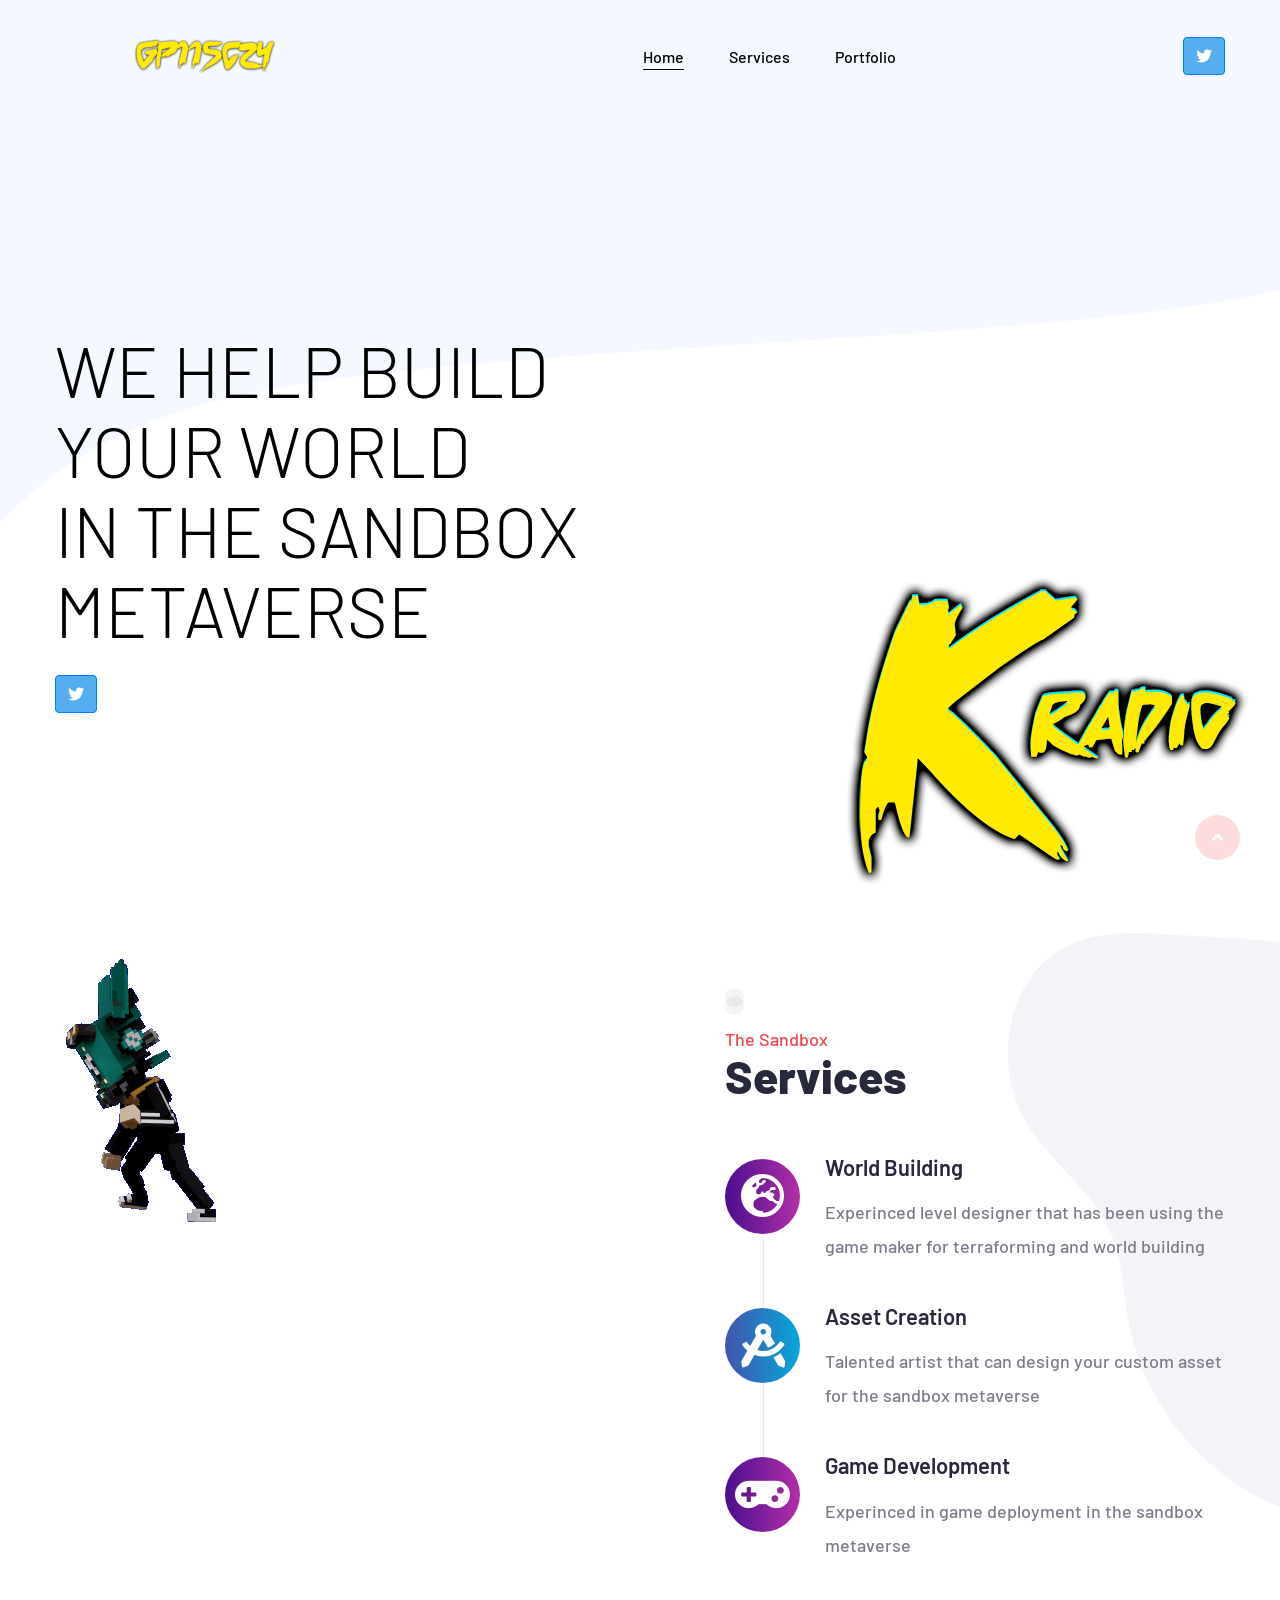
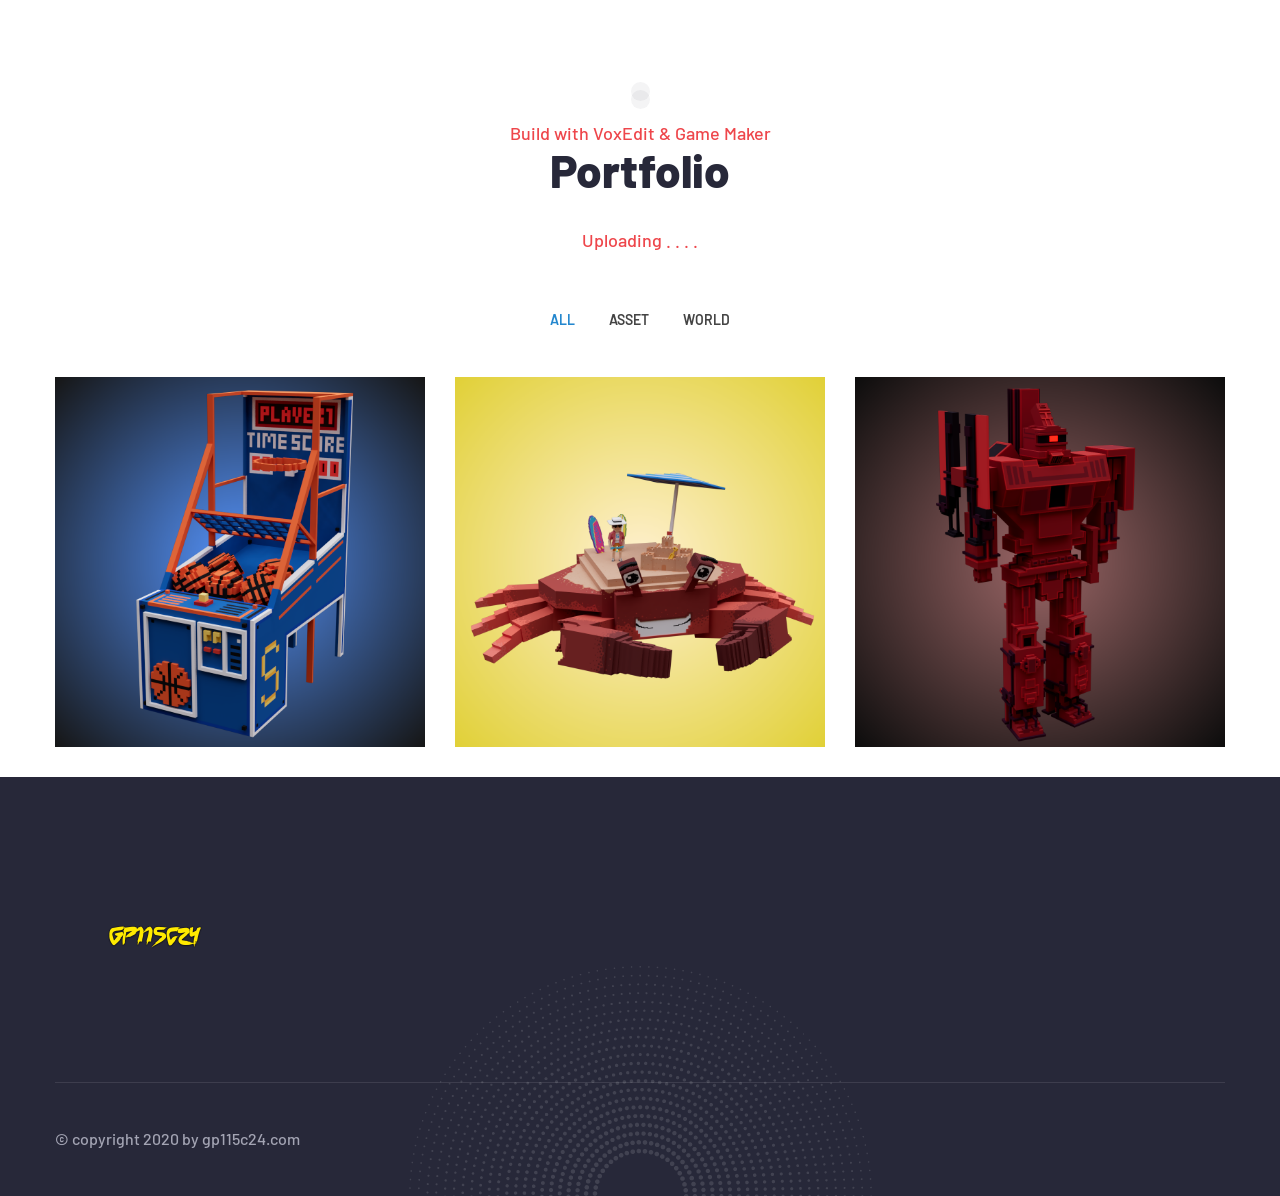
==== commit 0fde10c6: "new look v2" ====
--- a/index.html
+++ b/index.html
@@ -86,7 +86,7 @@
             </nav>
         </header><!-- /.main-nav__header-one -->
 
-        <section class="banner-one" id="banner" style="background-image: url(assets/images/background/banner-bg-1-1.png);">
+        <section class="banner-one" id="banner" style="background-image: url(assets/images/background/banner-bg-1-1.svg);">
 <!-- 
           <img src="assets/images/shapes/banner-shapes-1-1.png" alt="" class="banner-one__shape-1">
           <img src="assets/images/shapes/banner-shapes-1-2.png" alt="" class="banner-one__shape-2">
@@ -97,7 +97,7 @@
           <img src="assets/images/shapes/banner-shapes-1-7.png" alt="" class="banner-one__shape-7"> -->
 
           <div class="container">
-              <img src="assets/images/mocs/banner-moc-1-1.gif" alt="" class="banner-one__moc">
+              <img src="assets/images/mocs/banner-moc-1-1.png" alt="" class="banner-one__moc">
               <div class="row">
                   <div class="col-lg-7">
                       <div class="banner-one__content">
@@ -116,8 +116,7 @@
 
         <img src="assets/images/shapes/cta-1-shape-2.png" alt="" class="cta-three__shape-2">
         <div class="container">
-            <img src="assets/images/shapes/cta-1-shape-1.png" alt="" class="cta-three__shape-1">
-            <!-- <img src="assets/images/mocs/cta-moc-1-1.gif" alt="" class="cta-three__moc"> -->
+            <img src="assets/images/mocs/cta-moc-1-1.png" alt="" class="cta-three__moc">
             <div class="row justify-content-end">
                 <div class="col-lg-6">
                     <div class="cta-three__content">
@@ -162,33 +161,31 @@
         </div><!-- /.container -->
     </div><!-- /.cta-three -->
 
-    <section class="service-one" id="features">
-      <div class="container">
-          <div class="block-title text-center">
-              <span class="block-title__bubbles"></span>
-              <p>Build with VoxEdit & Game Maker</p>
-              <h3>Portfolio</h3>
-          </div><!-- /.block-title -->
-        </div><!-- /.container -->
-      </section><!-- /.service-one -->
-
     <!-- ======= Portfolio Section ======= -->
     <section id="portfolio" class="portfolio">
       <div class="container" data-aos="fade-up">
+
+        <div class="block-title text-center">
+            <span class="block-title__bubbles"></span>
+            <p>Build with VoxEdit & Game Maker</p>
+            <h3>Portfolio</h3>
+            <br>
+            <p>Uploading . . . .</p>
+        </div><!-- /.block-title -->
 
         <div class="row" data-aos="fade-up" data-aos-delay="150">
           <div class="col-lg-12 d-flex justify-content-center">
             <ul id="portfolio-flters">
               <li data-filter="*" class="filter-active">All</li>
-              <li data-filter=".filter-app">Asset</li> 
-              <li data-filter=".filter-card">World</li> 
+              <li data-filter=".filter-asset">Asset</li> 
+              <li data-filter=".filter-world">World</li> 
             </ul>
           </div>
         </div>
 
         <div class="row portfolio-container" data-aos="fade-up" data-aos-delay="300">
 
-          <div class="col-lg-4 col-md-6 portfolio-item filter-app">
+          <div class="col-lg-4 col-md-6 portfolio-item filter-asset">
             <div class="portfolio-wrap">
               <img src="assets/img/portfolio/Arcade.png" class="img-fluid" alt="">
               <div class="portfolio-info">
@@ -198,7 +195,7 @@
             </div>
           </div>
 
-          <div class="col-lg-4 col-md-6 portfolio-item filter-card">
+          <div class="col-lg-4 col-md-6 portfolio-item filter-asset">
             <div class="portfolio-wrap">
               <img src="assets/img/portfolio/Krabby.png" class="img-fluid" alt="">
               <div class="portfolio-info">
@@ -208,7 +205,7 @@
             </div>
           </div>
 
-          <div class="col-lg-4 col-md-6 portfolio-item filter-card">
+          <div class="col-lg-4 col-md-6 portfolio-item filter-asset">
             <div class="portfolio-wrap">
               <img src="assets/img/portfolio/Red Ash.png" class="img-fluid" alt="">
               <div class="portfolio-info">
@@ -225,7 +222,7 @@
     </section><!-- End Portfolio Section -->
 
         <footer class="site-footer">
-            <img src="assets/images/shapes/footer-shape-1.png" class="site-footer__shape-1" alt="">
+            <!-- <img src="assets/images/shapes/footer-shape-1.png" class="site-footer__shape-1" alt=""> -->
             <img src="assets/images/shapes/footer-shape-3.png" class="site-footer__shape-3" alt="">
             <div class="site-footer__upper">
                 <div class="container">
--- a/assets/css/style.css
+++ b/assets/css/style.css
@@ -641,7 +641,7 @@
 
 .main-nav__logo-box .side-menu__toggler {
 	font-size: 20px;
-	color: #fff;
+	color: black;
 	display: none;
 }
 
@@ -675,7 +675,7 @@
 }
 
 .main-nav__main-navigation .main-nav__navigation-box>li>a {
-	color: #ffffff;
+	color: black;
 	font-size: 16px;
 	font-weight: 500;
 	font-family: var(--thm-font);
@@ -688,7 +688,7 @@
 	content: '';
 	width: 100%;
 	height: 1px;
-	background-color: #fff;
+	background-color: black;
 	position: absolute;
 	top: calc(100% + 3px);
 	left: 0;
@@ -700,7 +700,7 @@
 .main-nav__main-navigation .main-nav__navigation-box>li:hover>a,
 .main-nav__main-navigation .main-nav__navigation-box>li.current>a,
 .main-nav__main-navigation .main-nav__navigation-box>li.current-menu-item>a {
-	color: #fff;
+	color: black;
 }
 
 .main-nav__main-navigation .main-nav__navigation-box>li:hover>a::before,
@@ -895,7 +895,7 @@
 	text-transform: uppercase;
 	line-height: 80px;
 	font-weight: 300;
-	color: #fff;
+	color: black;
 	margin-top: 10px;
 	margin-bottom: 25px;
 }
@@ -905,7 +905,7 @@
 	font-size: 18px;
 	line-height: 32px;
 	font-weight: 300;
-	color: #ffffff;
+	color: black;
 }
 
 .banner-one__btn {
@@ -3890,7 +3890,7 @@
   
   .portfolio .portfolio-wrap::before {
 	content: "";
-	background: rgba(36, 135, 206, 0.6);
+	background: rgba(28, 31, 34, 0.6);
 	position: absolute;
 	left: 30px;
 	right: 30px;
--- a/assets/css/responsive.css
+++ b/assets/css/responsive.css
@@ -25,6 +25,7 @@
     .banner-one__content p br,
     .banner-one__content h3 br {
         display: none;
+        color: black;
     }
     .cta-three__moc {
         left: -20%;
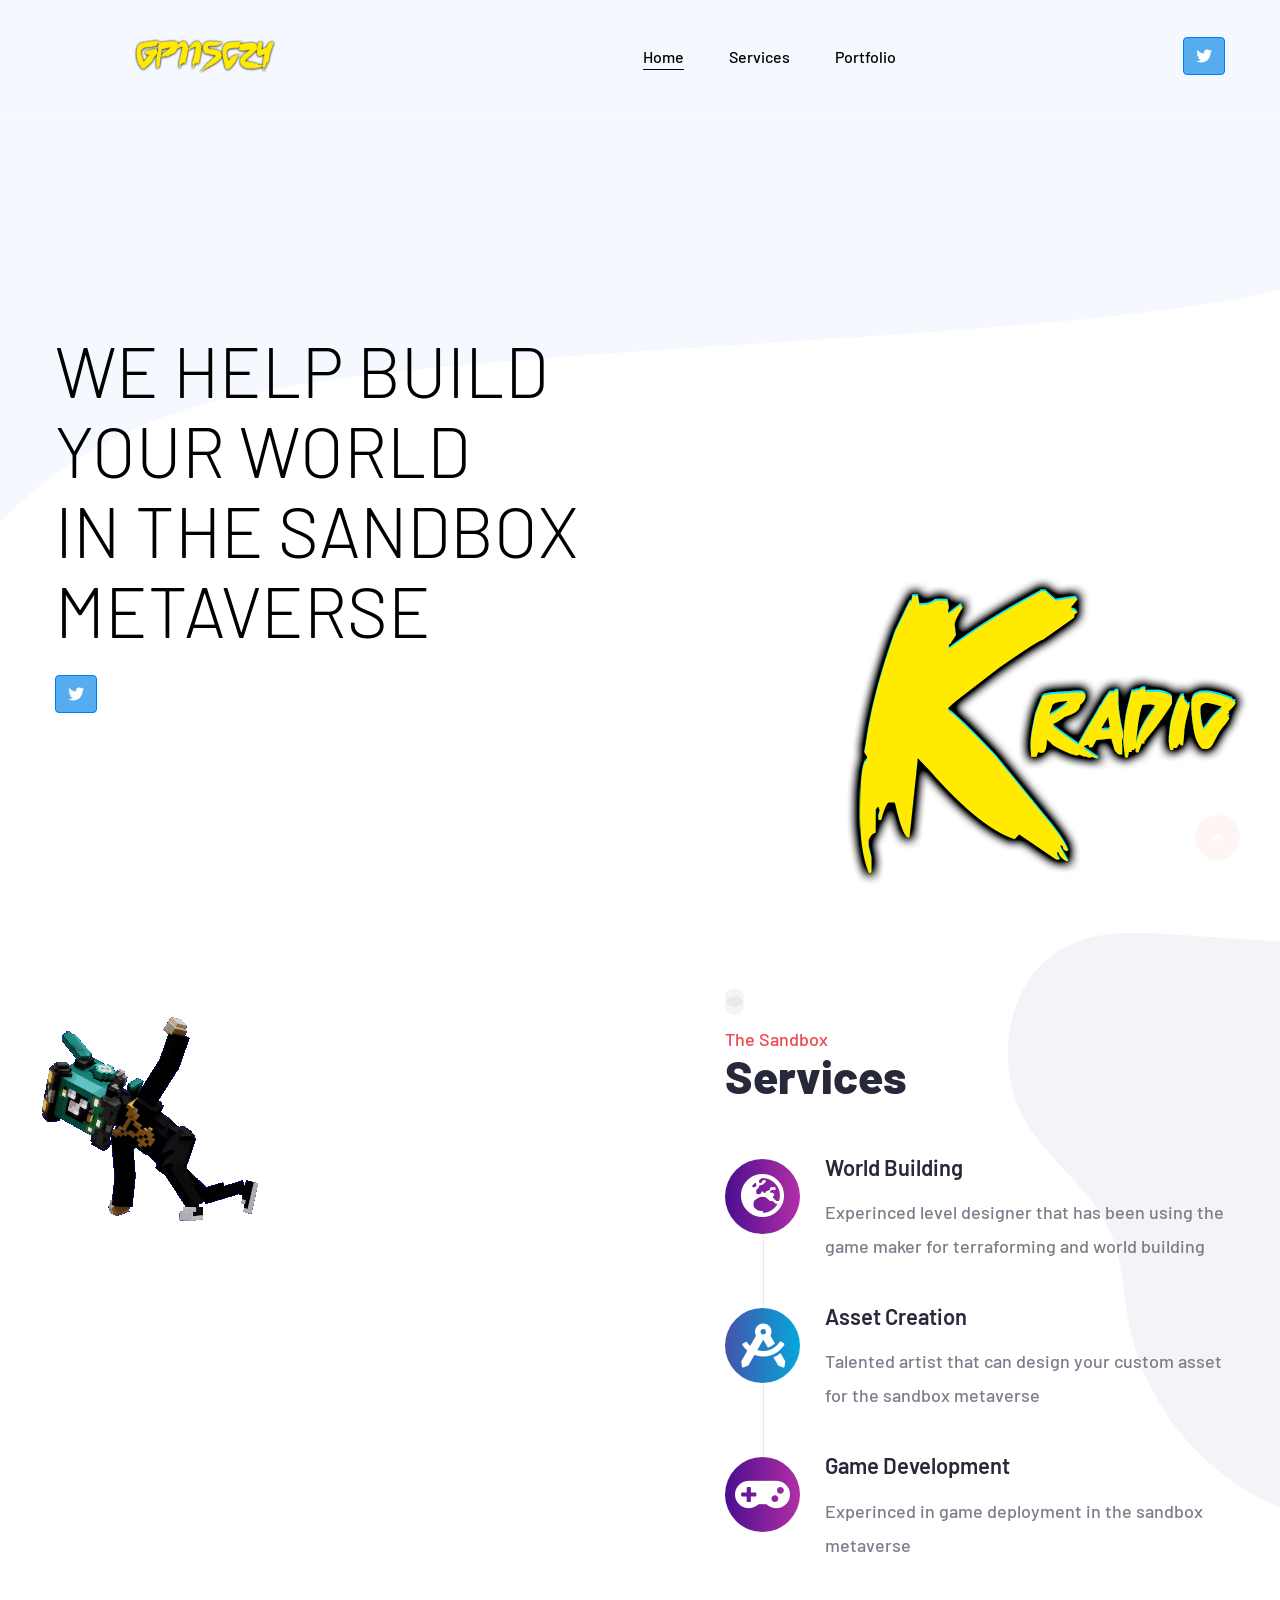
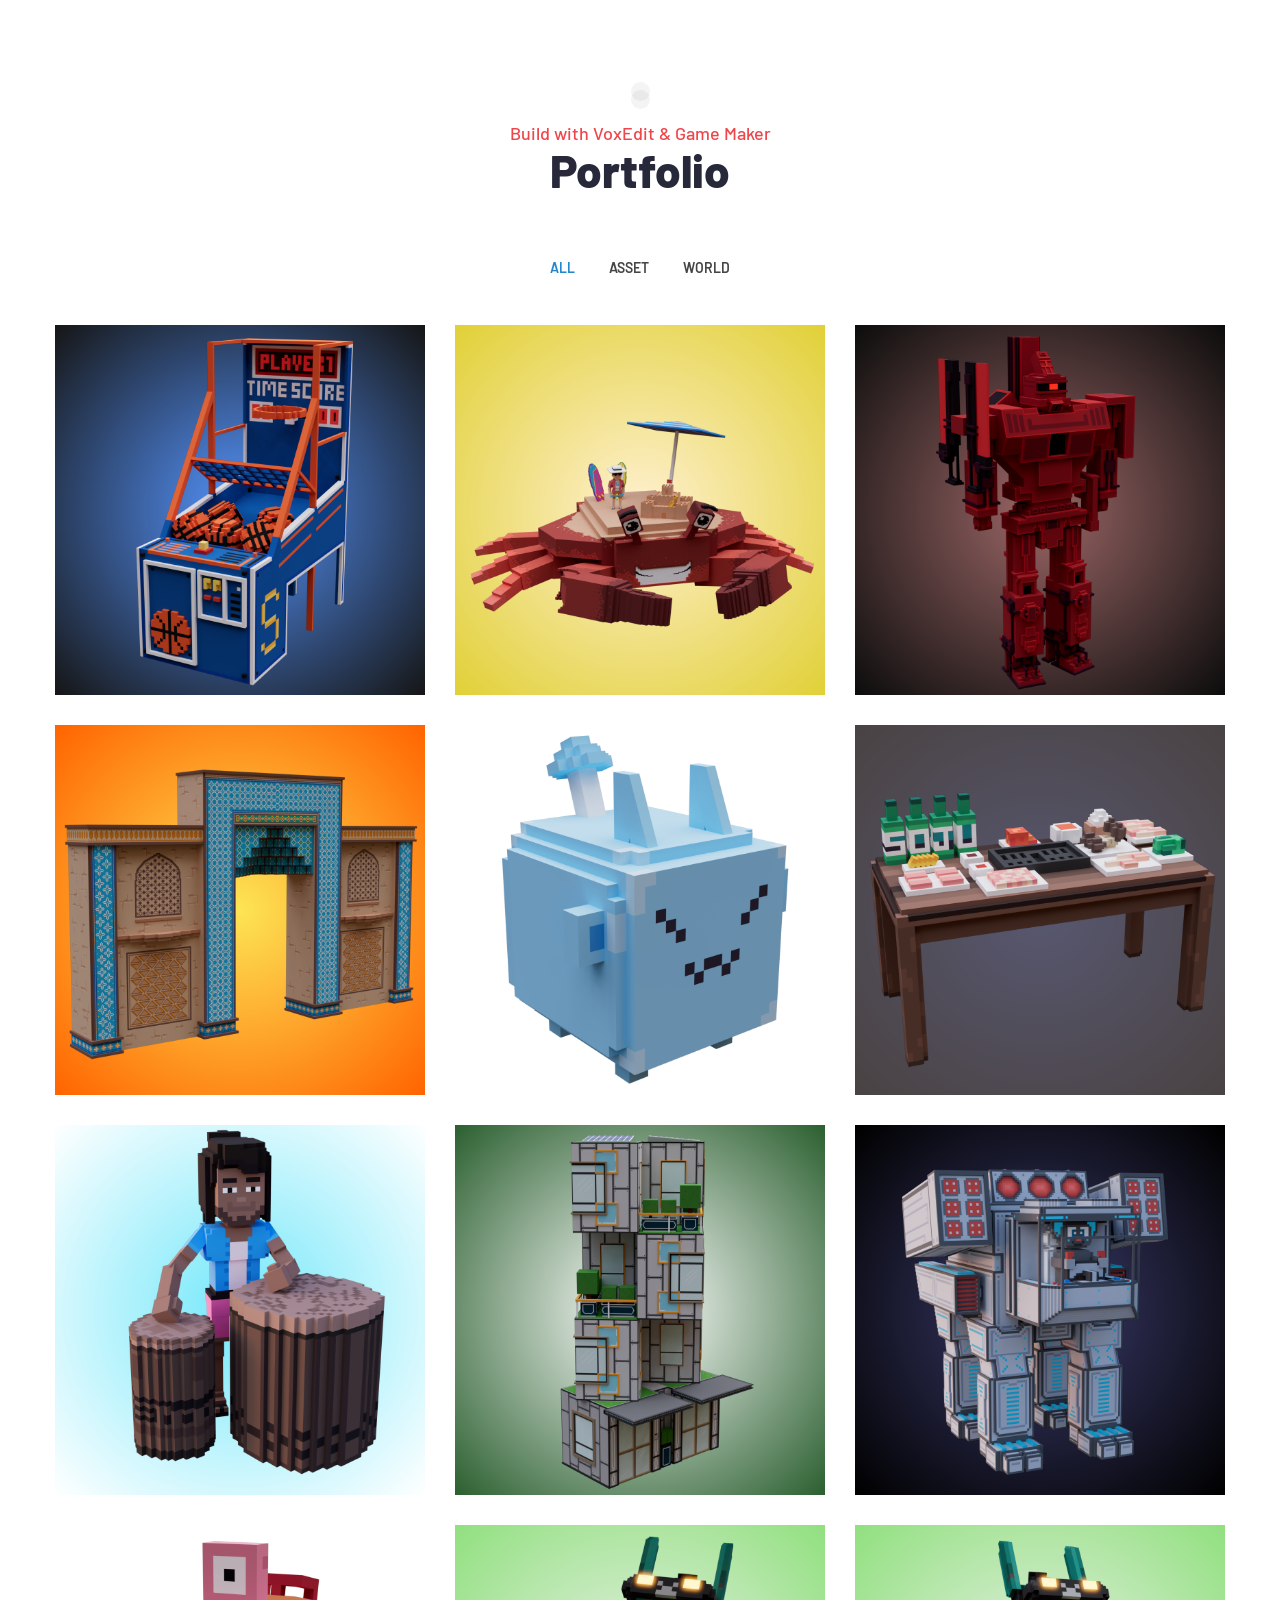
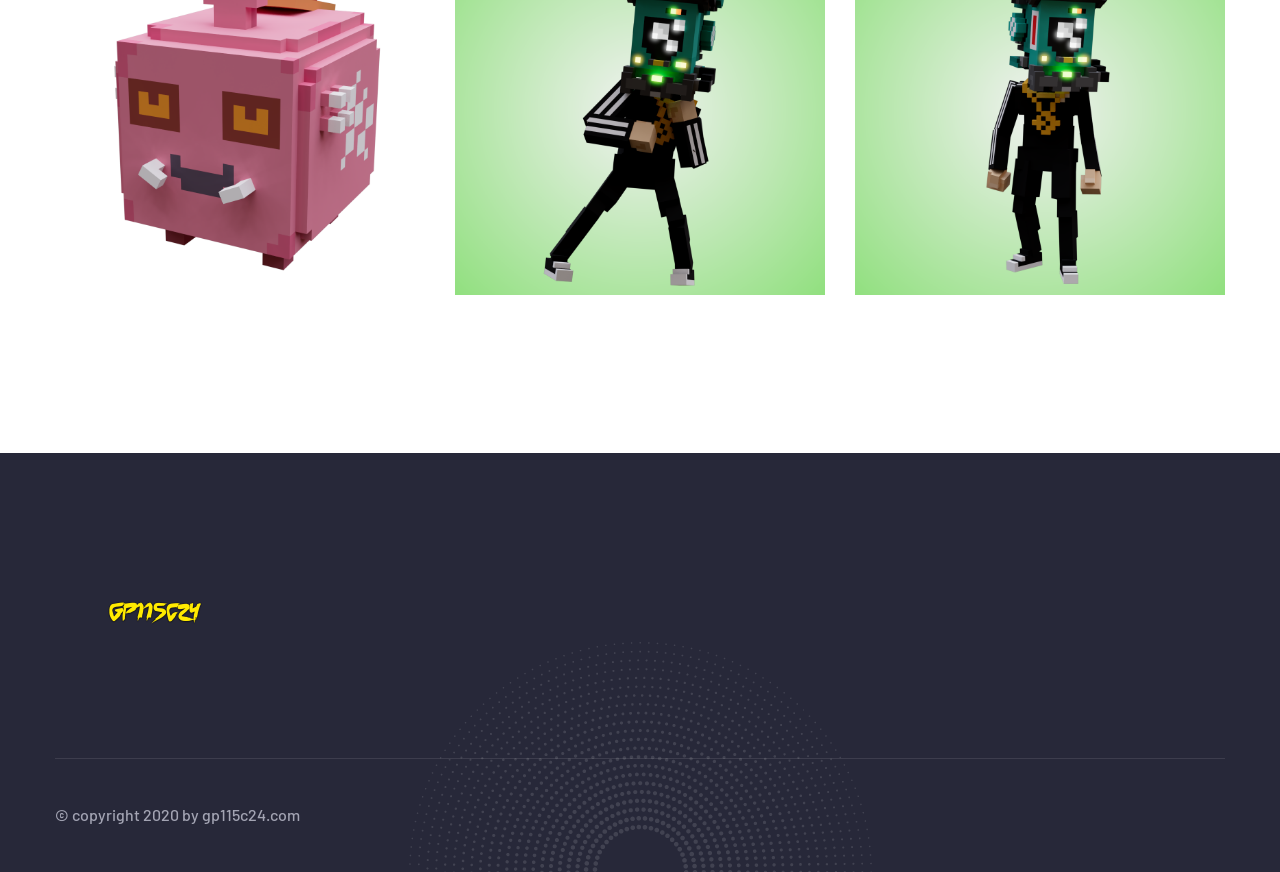
==== commit 5d41b7e1: "added portfolio" ====
--- a/index.html
+++ b/index.html
@@ -169,8 +169,6 @@
             <span class="block-title__bubbles"></span>
             <p>Build with VoxEdit & Game Maker</p>
             <h3>Portfolio</h3>
-            <br>
-            <p>Uploading . . . .</p>
         </div><!-- /.block-title -->
 
         <div class="row" data-aos="fade-up" data-aos-delay="150">
@@ -210,6 +208,136 @@
               <img src="assets/img/portfolio/Red Ash.png" class="img-fluid" alt="">
               <div class="portfolio-info">
                 <h4>Red Ash Mecha</h4>
+                <p></p>
+              </div>
+            </div>
+          </div>
+
+          <div class="col-lg-4 col-md-6 portfolio-item filter-asset">
+            <div class="portfolio-wrap">
+              <img src="assets/img/portfolio/Arabian Facade.png" class="img-fluid" alt="">
+              <div class="portfolio-info">
+                <h4>Arabian Facade</h4>
+                <p></p>
+              </div>
+            </div>
+          </div>
+
+          <div class="col-lg-4 col-md-6 portfolio-item filter-asset">
+            <div class="portfolio-wrap">
+              <img src="assets/img/portfolio/axie 275124 left.png" class="img-fluid" alt="">
+              <div class="portfolio-info">
+                <h4>Axie 275124</h4>
+                <p></p>
+              </div>
+            </div>
+          </div>
+
+          <div class="col-lg-4 col-md-6 portfolio-item filter-asset">
+            <div class="portfolio-wrap">
+              <img src="assets/img/portfolio/bbq table.png" class="img-fluid" alt="">
+              <div class="portfolio-info">
+                <h4>Korean BBQ Table</h4>
+                <p></p>
+              </div>
+            </div>
+          </div>
+
+          <div class="col-lg-4 col-md-6 portfolio-item filter-asset">
+            <div class="portfolio-wrap">
+              <img src="assets/img/portfolio/Drummer render.png" class="img-fluid" alt="">
+              <div class="portfolio-info">
+                <h4>Hawaiian Drummer</h4>
+                <p></p>
+              </div>
+            </div>
+          </div>
+
+          <div class="col-lg-4 col-md-6 portfolio-item filter-asset">
+            <div class="portfolio-wrap">
+              <img src="assets/img/portfolio/Eco Green.png" class="img-fluid" alt="">
+              <div class="portfolio-info">
+                <h4>Eco Green Apartment</h4>
+                <p></p>
+              </div>
+            </div>
+          </div>
+
+          <div class="col-lg-4 col-md-6 portfolio-item filter-asset">
+            <div class="portfolio-wrap">
+              <img src="assets/img/portfolio/HeavyMecha.png" class="img-fluid" alt="">
+              <div class="portfolio-info">
+                <h4>Heavy Artillery Mecha</h4>
+                <p></p>
+              </div>
+            </div>
+          </div>
+
+          <div class="col-lg-4 col-md-6 portfolio-item filter-asset">
+            <div class="portfolio-wrap">
+              <img src="assets/img/portfolio/axie 154149.png" class="img-fluid" alt="">
+              <div class="portfolio-info">
+                <h4>Axie 154149</h4>
+                <p></p>
+              </div>
+            </div>
+          </div>
+
+          <div class="col-lg-4 col-md-6 portfolio-item filter-asset">
+            <div class="portfolio-wrap">
+              <img src="assets/img/portfolio/vogu pose 1.png" class="img-fluid" alt="">
+              <div class="portfolio-info">
+                <h4>Vogu</h4>
+                <p></p>
+              </div>
+            </div>
+          </div>
+
+          <div class="col-lg-4 col-md-6 portfolio-item filter-asset">
+            <div class="portfolio-wrap">
+              <img src="assets/img/portfolio/vogu pose 2.png" class="img-fluid" alt="">
+              <div class="portfolio-info">
+                <h4>Vogu</h4>
+                <p></p>
+              </div>
+            </div>
+          </div>
+
+          <div class="col-lg-4 col-md-6 portfolio-item filter-asset">
+            <div class="portfolio-wrap">
+              <img src="assets/img/portfolio/Police GP.png" class="img-fluid" alt="">
+              <div class="portfolio-info">
+                <h4>Police GP</h4>
+                <p></p>
+              </div>
+            </div>
+          </div>
+
+          <div class="col-lg-4 col-md-6 portfolio-item filter-world">
+            <div class="portfolio-wrap">
+              <img src="assets/img/portfolio/1.png" class="img-fluid" alt="">
+              <div class="portfolio-info">
+                <h4>Terraform 01</h4>
+                <p></p>
+              </div>
+            </div>
+          </div>
+
+          <div class="col-lg-4 col-md-6 portfolio-item filter-world">
+            <div class="portfolio-wrap">
+              <img src="assets/img/portfolio/1.png" class="img-fluid" alt="">
+              <div class="portfolio-info">
+                <h4>Terraform 01</h4>
+                <p></p>
+              </div>
+            </div>
+          </div>
+
+          <div class="col-lg-4 col-md-6 portfolio-item filter-world">
+            <div class="portfolio-wrap">
+              <img src="assets/img/portfolio/WOLRD2.png" class="img-fluid" alt="">
+              <div class="portfolio-info">
+                <h4>World 02</h4>
                 <p></p>
               </div>
             </div>
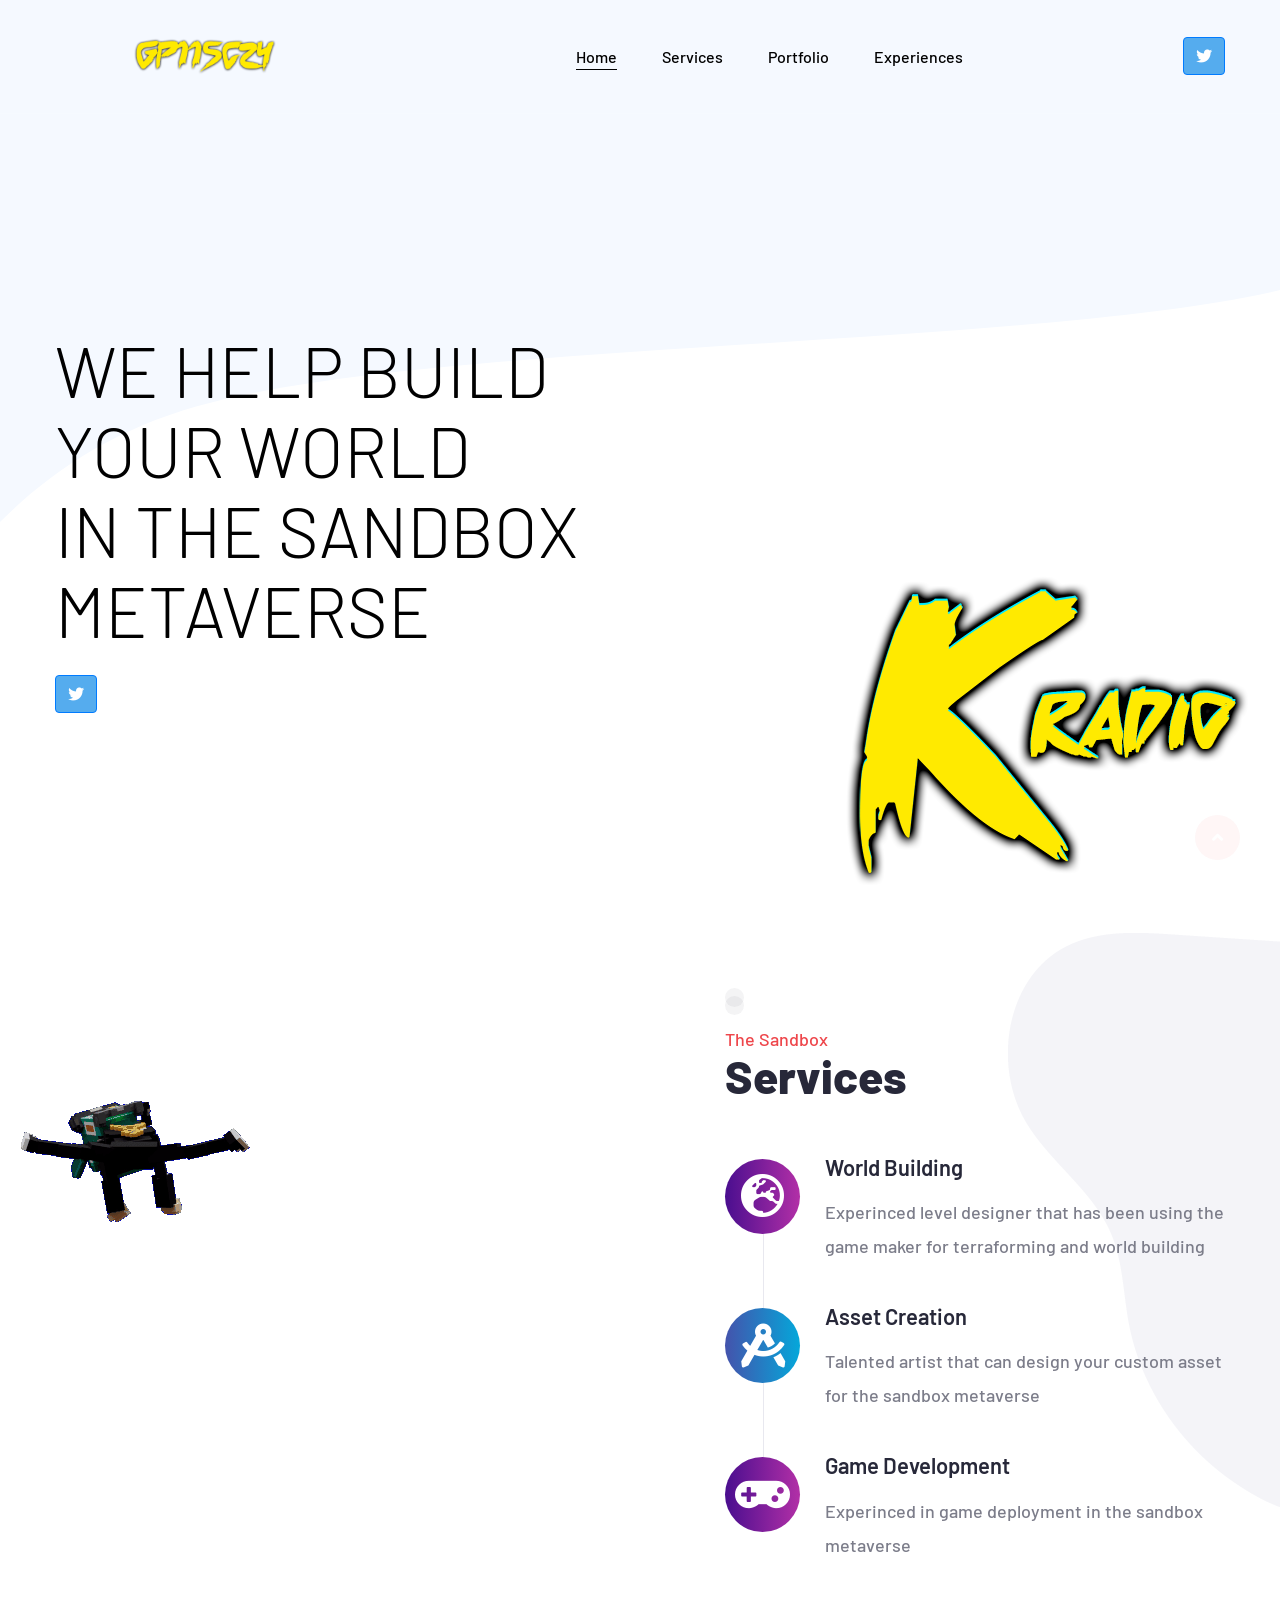
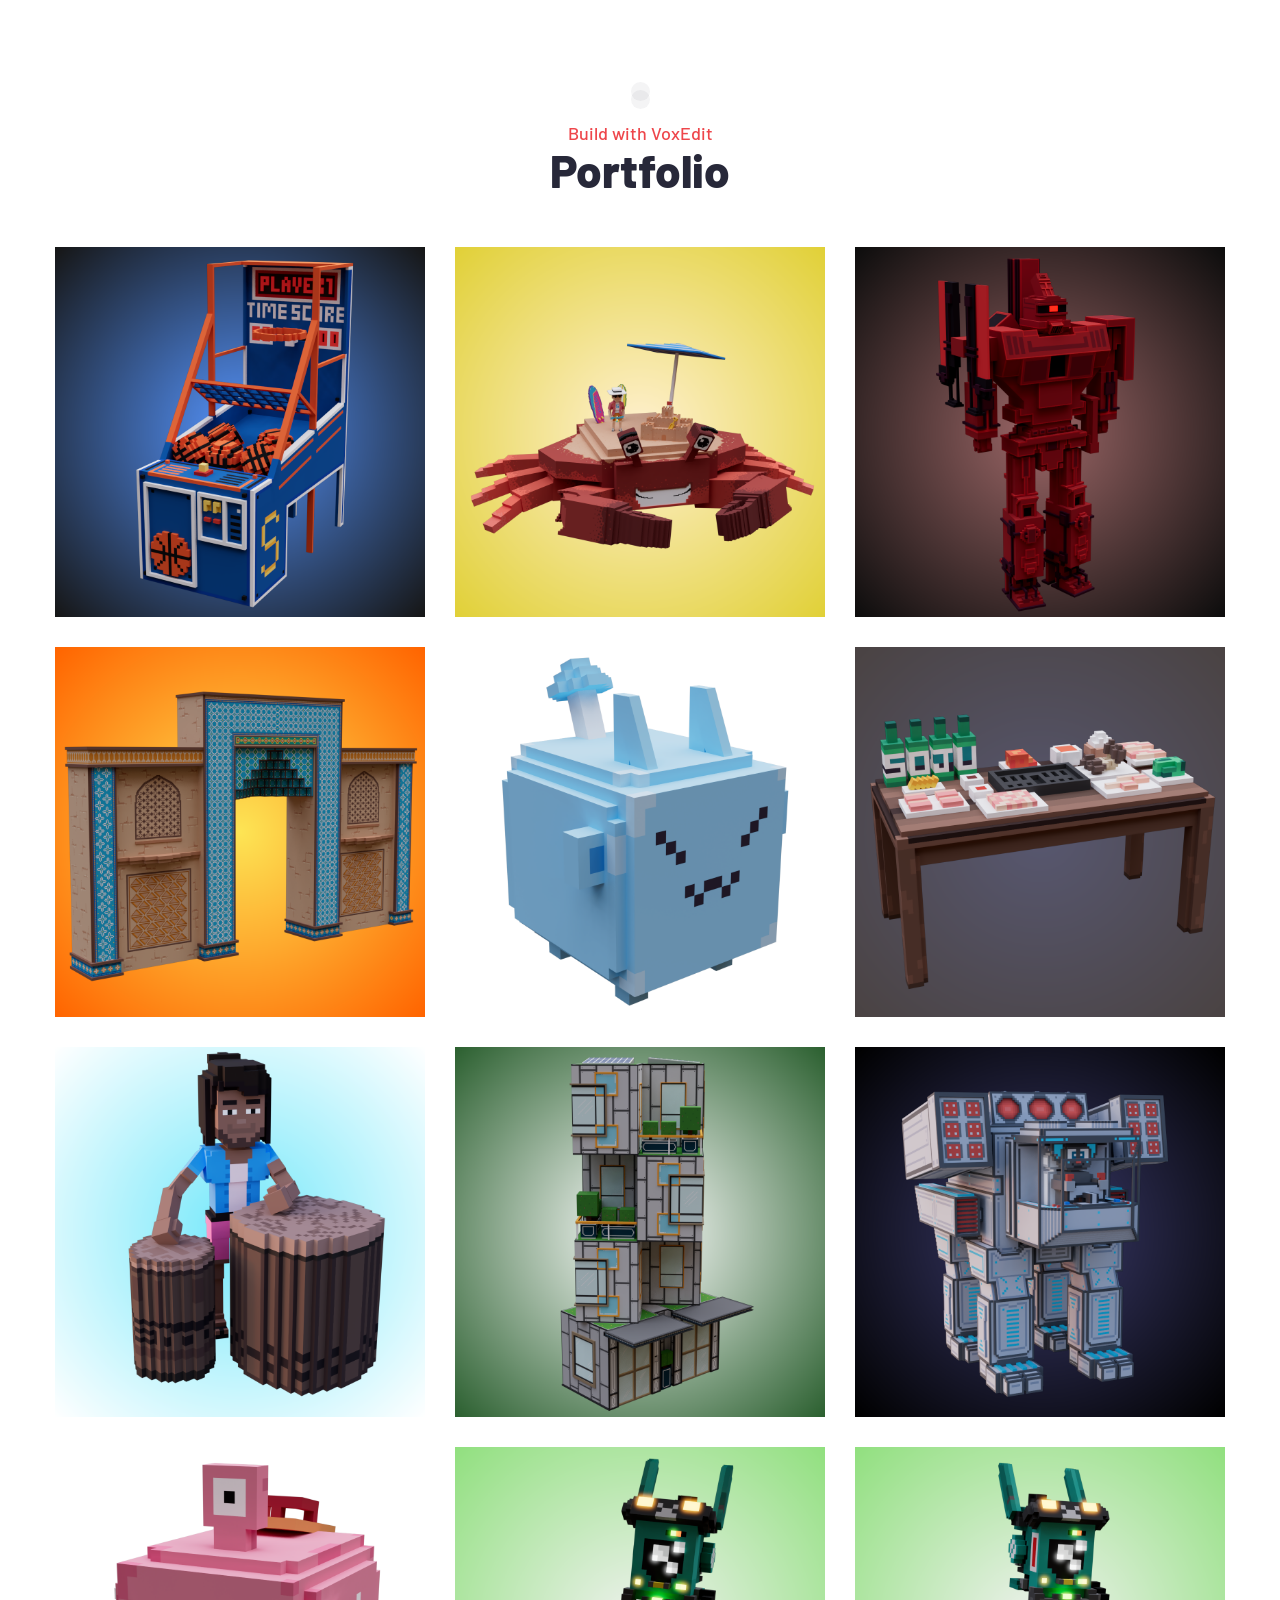
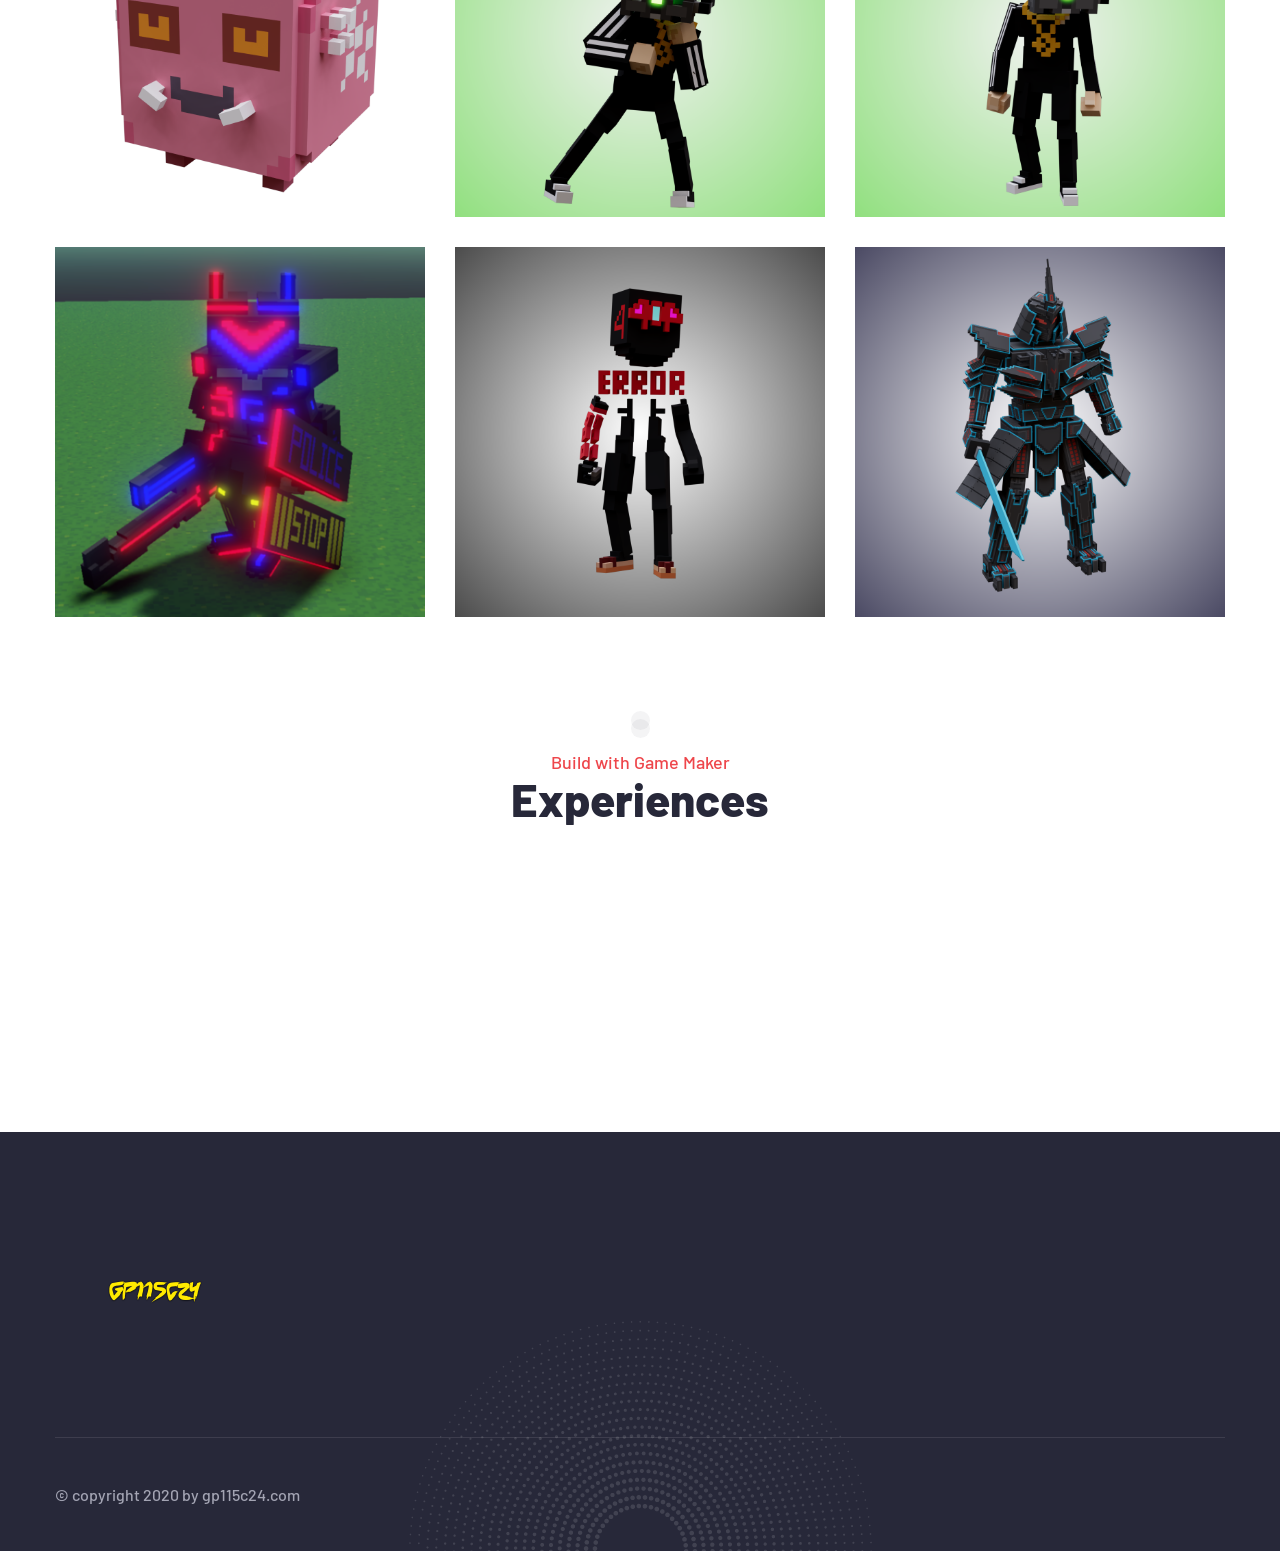
==== commit 1f8427b6: "add map" ====
--- a/index.html
+++ b/index.html
@@ -71,6 +71,9 @@
                             </li>
                             <li class="scrollToLink">
                               <a href="#portfolio">Portfolio</a>
+                            </li>
+                            <li class="scrollToLink">
+                              <a href="#experiences">Experiences</a>
                             </li>
                         </ul>
                     </div><!-- /.navbar-collapse -->
@@ -167,17 +170,17 @@
 
         <div class="block-title text-center">
             <span class="block-title__bubbles"></span>
-            <p>Build with VoxEdit & Game Maker</p>
+            <p>Build with VoxEdit</p>
             <h3>Portfolio</h3>
         </div><!-- /.block-title -->
 
         <div class="row" data-aos="fade-up" data-aos-delay="150">
           <div class="col-lg-12 d-flex justify-content-center">
-            <ul id="portfolio-flters">
+            <!-- <ul id="portfolio-flters">
               <li data-filter="*" class="filter-active">All</li>
               <li data-filter=".filter-asset">Asset</li> 
               <li data-filter=".filter-world">World</li> 
-            </ul>
+            </ul> -->
           </div>
         </div>
 
@@ -305,7 +308,7 @@
 
           <div class="col-lg-4 col-md-6 portfolio-item filter-asset">
             <div class="portfolio-wrap">
-              <img src="assets/img/portfolio/Police GP.png" class="img-fluid" alt="">
+              <img src="assets/img/portfolio/PoliceGP.png" class="img-fluid" alt="">
               <div class="portfolio-info">
                 <h4>Police GP</h4>
                 <p></p>
@@ -315,7 +318,7 @@
 
           <div class="col-lg-4 col-md-6 portfolio-item filter-world">
             <div class="portfolio-wrap">
-              <img src="assets/img/portfolio/1.png" class="img-fluid" alt="">
+              <img src="assets/img/portfolio/404.png" class="img-fluid" alt="">
               <div class="portfolio-info">
                 <h4>Terraform 01</h4>
                 <p></p>
@@ -325,9 +328,9 @@
 
           <div class="col-lg-4 col-md-6 portfolio-item filter-world">
             <div class="portfolio-wrap">
-              <img src="assets/img/portfolio/1.png" class="img-fluid" alt="">
-              <div class="portfolio-info">
-                <h4>Terraform 01</h4>
+              <img src="assets/img/portfolio/samurai mecha.png" class="img-fluid" alt="">
+              <div class="portfolio-info">
+                <h4>404</h4>
                 <p></p>
               </div>
             </div>
@@ -337,7 +340,7 @@
             <div class="portfolio-wrap">
               <img src="assets/img/portfolio/WOLRD2.png" class="img-fluid" alt="">
               <div class="portfolio-info">
-                <h4>World 02</h4>
+                <h4>Samurai Mecha</h4>
                 <p></p>
               </div>
             </div>
@@ -348,6 +351,155 @@
       </div>
 
     </section><!-- End Portfolio Section -->
+
+        <!-- ======= Portfolio Section ======= -->
+        <section id="Experiences" class="portfolio">
+          <div class="container" data-aos="fade-up">
+    
+            <div class="block-title text-center">
+                <span class="block-title__bubbles"></span>
+                <p>Build with Game Maker</p>
+                <h3>Experiences</h3>
+            </div><!-- /.block-title -->
+    
+            <div class="row" data-aos="fade-up" data-aos-delay="150">
+              <div class="col-lg-12 d-flex justify-content-center">
+                <!-- <ul id="portfolio-flters">
+                  <li data-filter="*" class="filter-active">All</li>
+                  <li data-filter=".filter-map1">1 Hour Terraform</li> 
+                  <li data-filter=".filter-map2">Side Scroller</li> 
+                  <li data-filter=".filter-map3">The Meetup</li> 
+                </ul> -->
+              </div>
+            </div>
+    
+            <div class="row portfolio-container" data-aos="fade-up" data-aos-delay="300">
+    
+              <div class="col-lg-4 col-md-6 portfolio-item filter-asset">
+                <div class="portfolio-wrap">
+                  <img src="assets/img/portfolio/1.png" class="img-fluid" alt="">
+                  <div class="portfolio-info">
+                    <h4>1 Hour Terraform</h4>
+                    <p></p>
+                  </div>
+                </div>
+              </div>
+    
+              <div class="col-lg-4 col-md-6 portfolio-item filter-asset">
+                <div class="portfolio-wrap">
+                  <img src="assets/img/portfolio/2.png" class="img-fluid" alt="">
+                  <div class="portfolio-info">
+                    <h4>1 Hour Terraform</h4>
+                    <p></p>
+                  </div>
+                </div>
+              </div>
+    
+              <div class="col-lg-4 col-md-6 portfolio-item filter-asset">
+                <div class="portfolio-wrap">
+                  <img src="assets/img/portfolio/3.png" class="img-fluid" alt="">
+                  <div class="portfolio-info">
+                    <h4>1 Hour Terraform</h4>
+                    <p></p>
+                  </div>
+                </div>
+              </div>
+    
+              <div class="col-lg-4 col-md-6 portfolio-item filter-asset">
+                <div class="portfolio-wrap">
+                  <img src="assets/img/portfolio/4.png" class="img-fluid" alt="">
+                  <div class="portfolio-info">
+                    <h4>1 Hour Terraform</h4>
+                    <p></p>
+                  </div>
+                </div>
+              </div>
+    
+              <div class="col-lg-4 col-md-6 portfolio-item filter-asset">
+                <div class="portfolio-wrap">
+                  <img src="assets/img/portfolio/side2.png" class="img-fluid" alt="">
+                  <div class="portfolio-info">
+                    <h4>Side Scoller</h4>
+                    <p></p>
+                  </div>
+                </div>
+              </div>
+    
+              <div class="col-lg-4 col-md-6 portfolio-item filter-asset">
+                <div class="portfolio-wrap">
+                  <img src="assets/img/portfolio/side3.png" class="img-fluid" alt="">
+                  <div class="portfolio-info">
+                    <h4>Side Scoller</h4>
+                    <p></p>
+                  </div>
+                </div>
+              </div>
+    
+              <div class="col-lg-4 col-md-6 portfolio-item filter-asset">
+                <div class="portfolio-wrap">
+                  <img src="assets/img/portfolio/side4.png" class="img-fluid" alt="">
+                  <div class="portfolio-info">
+                    <h4>Side Scoller</h4>
+                    <p></p>
+                  </div>
+                </div>
+              </div>
+    
+              <div class="col-lg-4 col-md-6 portfolio-item filter-asset">
+                <div class="portfolio-wrap">
+                  <img src="assets/img/portfolio/side5.png" class="img-fluid" alt="">
+                  <div class="portfolio-info">
+                    <h4>Side Scoller</h4>
+                    <p></p>
+                  </div>
+                </div>
+              </div>
+    
+              <div class="col-lg-4 col-md-6 portfolio-item filter-asset">
+                <div class="portfolio-wrap">
+                  <img src="assets/img/portfolio/side6.png" class="img-fluid" alt="">
+                  <div class="portfolio-info">
+                    <h4>Side Scoller</h4>
+                    <p></p>
+                  </div>
+                </div>
+              </div>
+    
+              <div class="col-lg-4 col-md-6 portfolio-item filter-asset">
+                <div class="portfolio-wrap">
+                  <img src="assets/img/portfolio/meet1.png" class="img-fluid" alt="">
+                  <div class="portfolio-info">
+                    <h4>The Meetup</h4>
+                    <p></p>
+                  </div>
+                </div>
+              </div>
+    
+              <div class="col-lg-4 col-md-6 portfolio-item filter-asset">
+                <div class="portfolio-wrap">
+                  <img src="assets/img/portfolio/meet2.png" class="img-fluid" alt="">
+                  <div class="portfolio-info">
+                    <h4>The Meetup</h4>
+                    <p></p>
+                  </div>
+                </div>
+              </div>
+    
+              <div class="col-lg-4 col-md-6 portfolio-item filter-asset">
+                <div class="portfolio-wrap">
+                  <img src="assets/img/portfolio/meet3.png" class="img-fluid" alt="">
+                  <div class="portfolio-info">
+                    <h4>The Meetup</h4>
+                    <p></p>
+                  </div>
+                </div>
+              </div>
+    
+            </div>
+    
+          </div>
+    
+        </section><!-- End Portfolio Section -->
 
         <footer class="site-footer">
             <!-- <img src="assets/images/shapes/footer-shape-1.png" class="site-footer__shape-1" alt=""> -->
--- a/assets/css/style.css
+++ b/assets/css/style.css
@@ -719,7 +719,7 @@
 .main-nav__main-navigation .main-nav__navigation-box>li ul {
 	position: absolute;
 	width: 230px;
-	background-color: #fff;
+	background-color: white;
 	border-top: 2px solid var(--thm-black);
 	box-shadow: 2px 2px 5px 1px rgba(0, 0, 0, 0.05), -2px 0px 5px 1px rgba(0, 0, 0, 0.05);
 	-webkit-transform-origin: top;
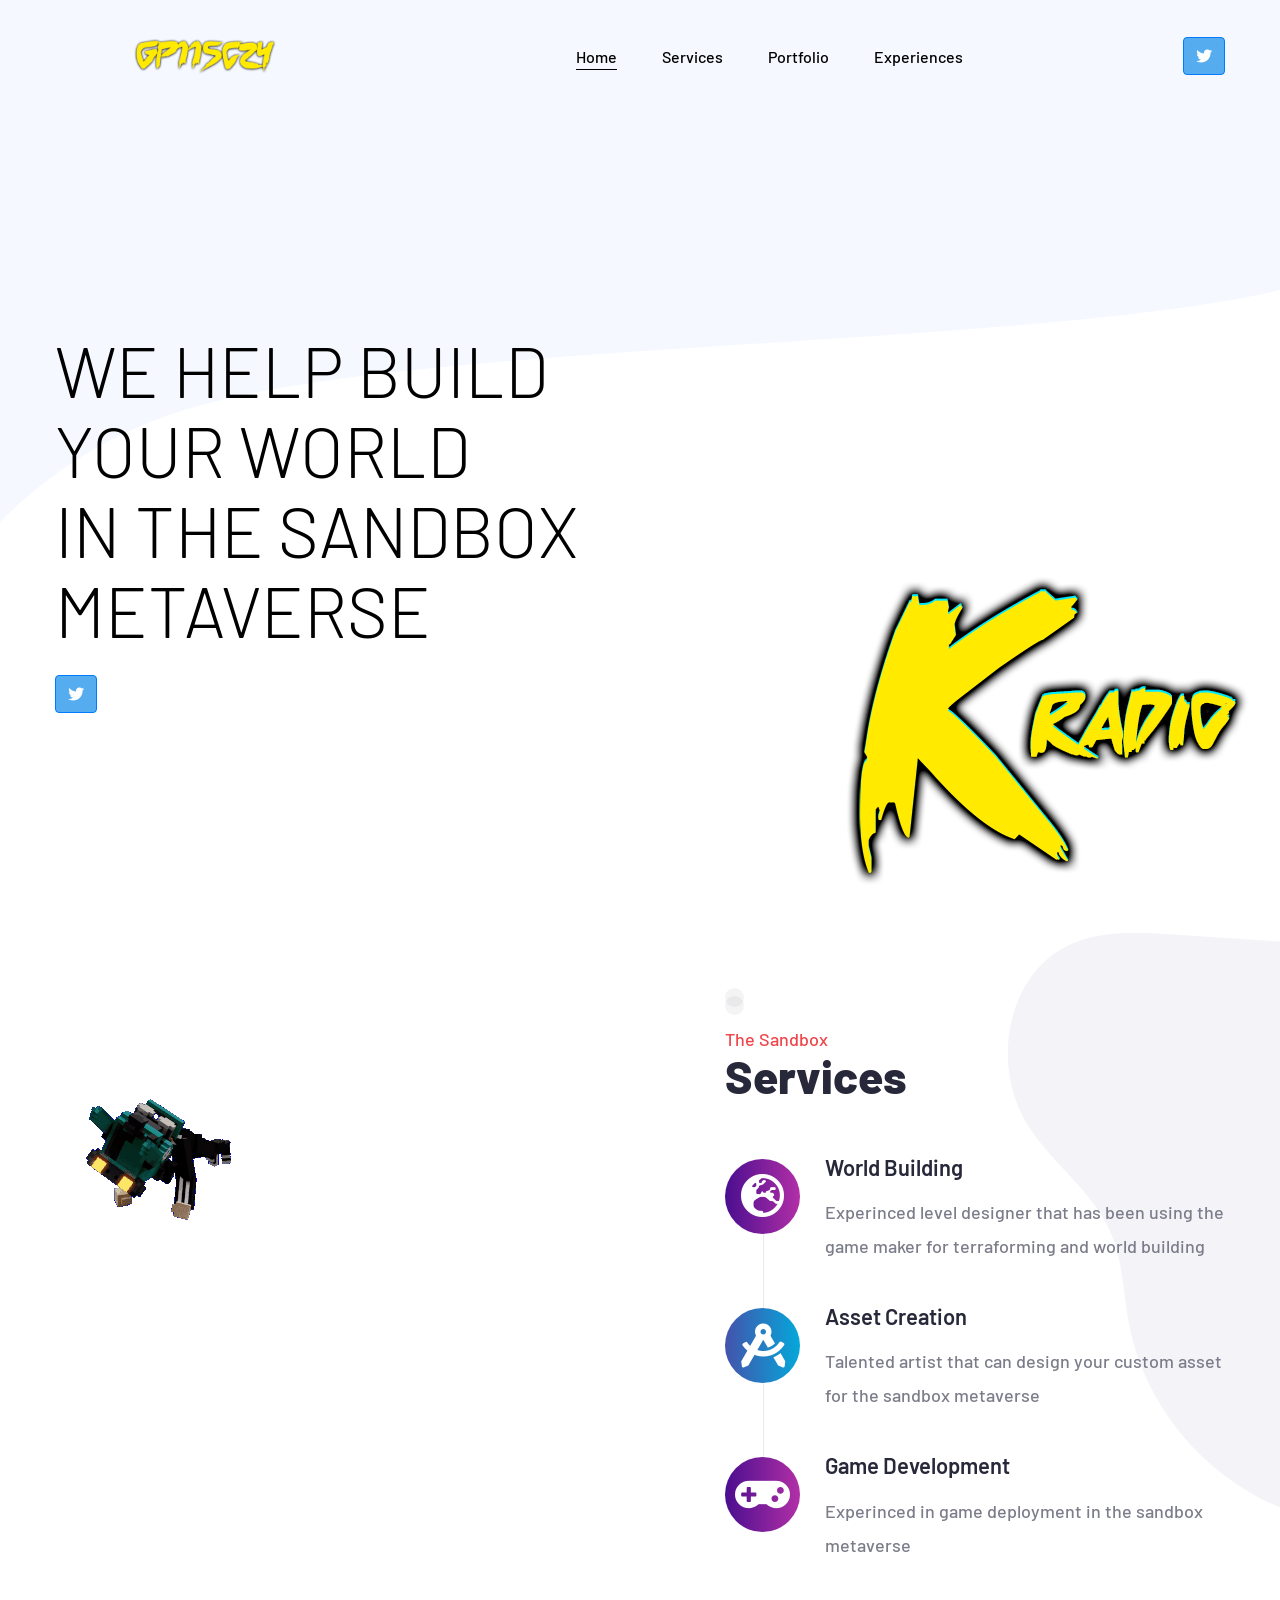
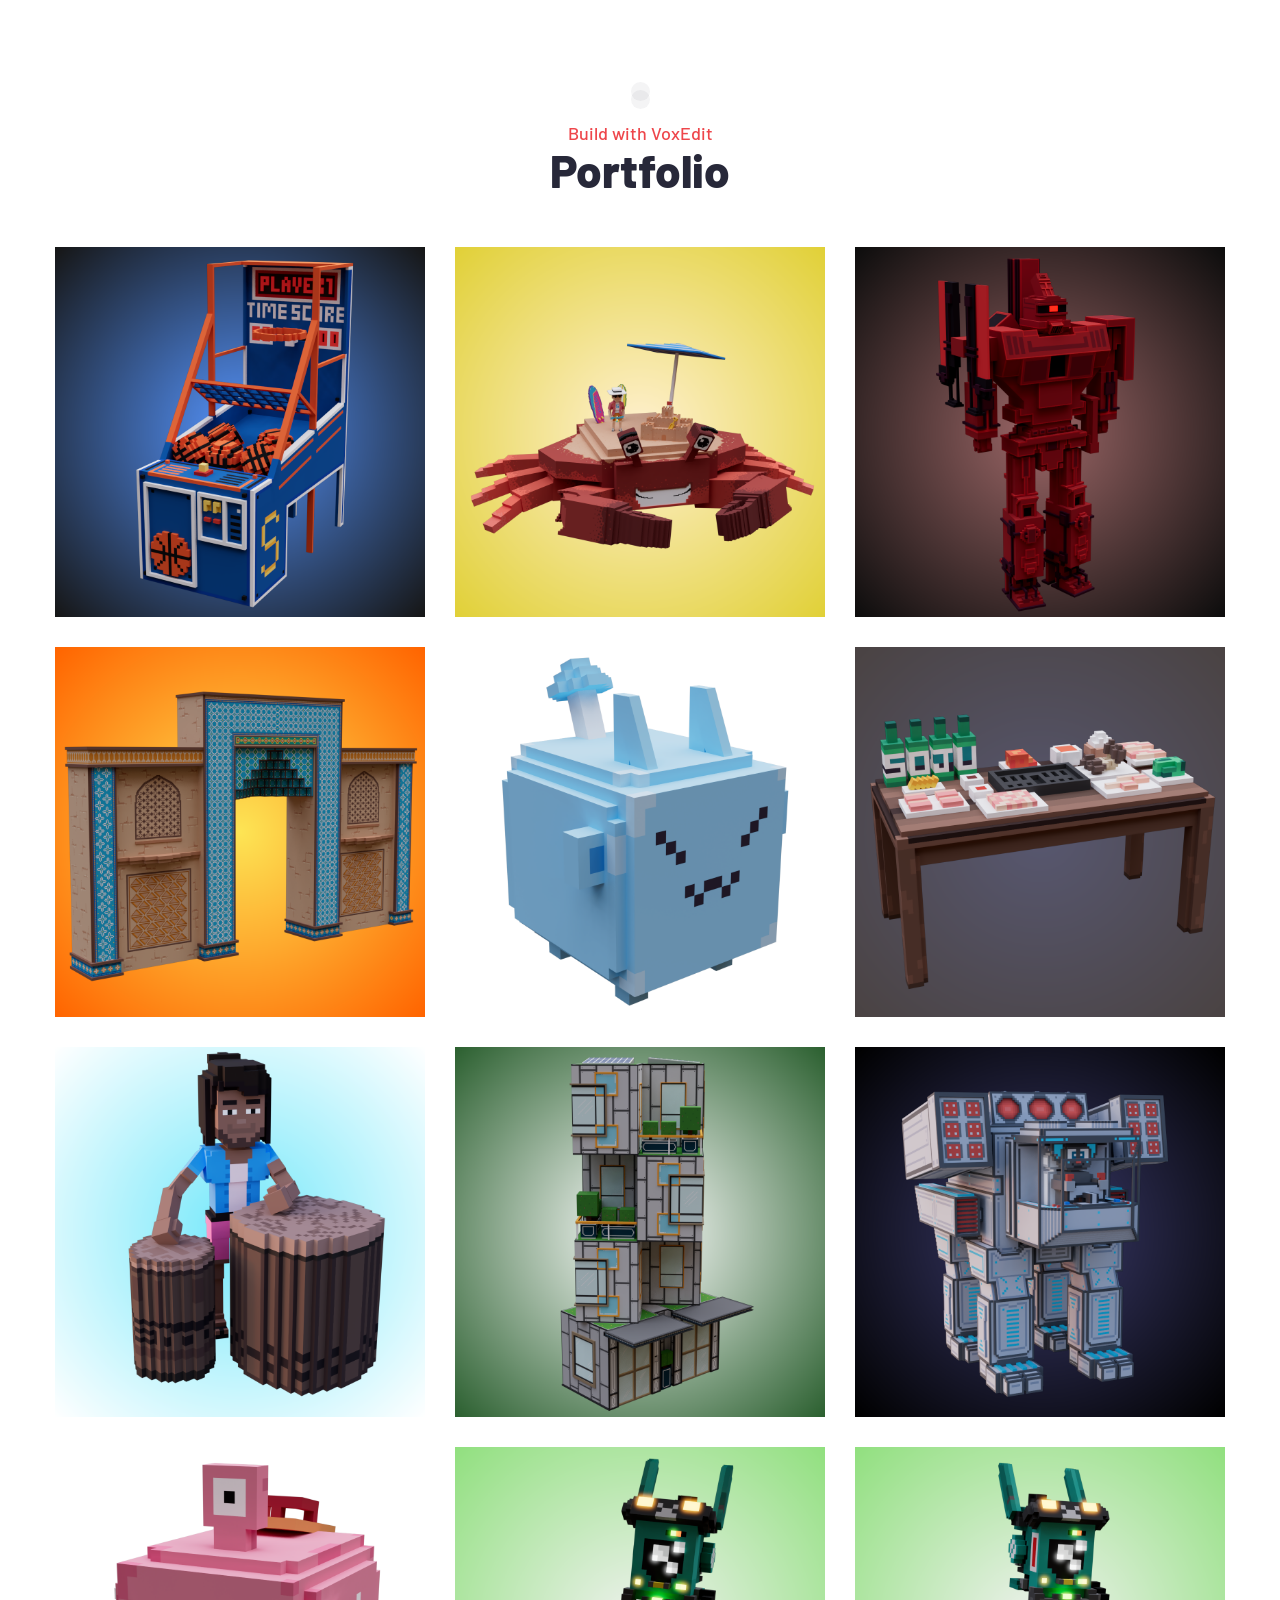
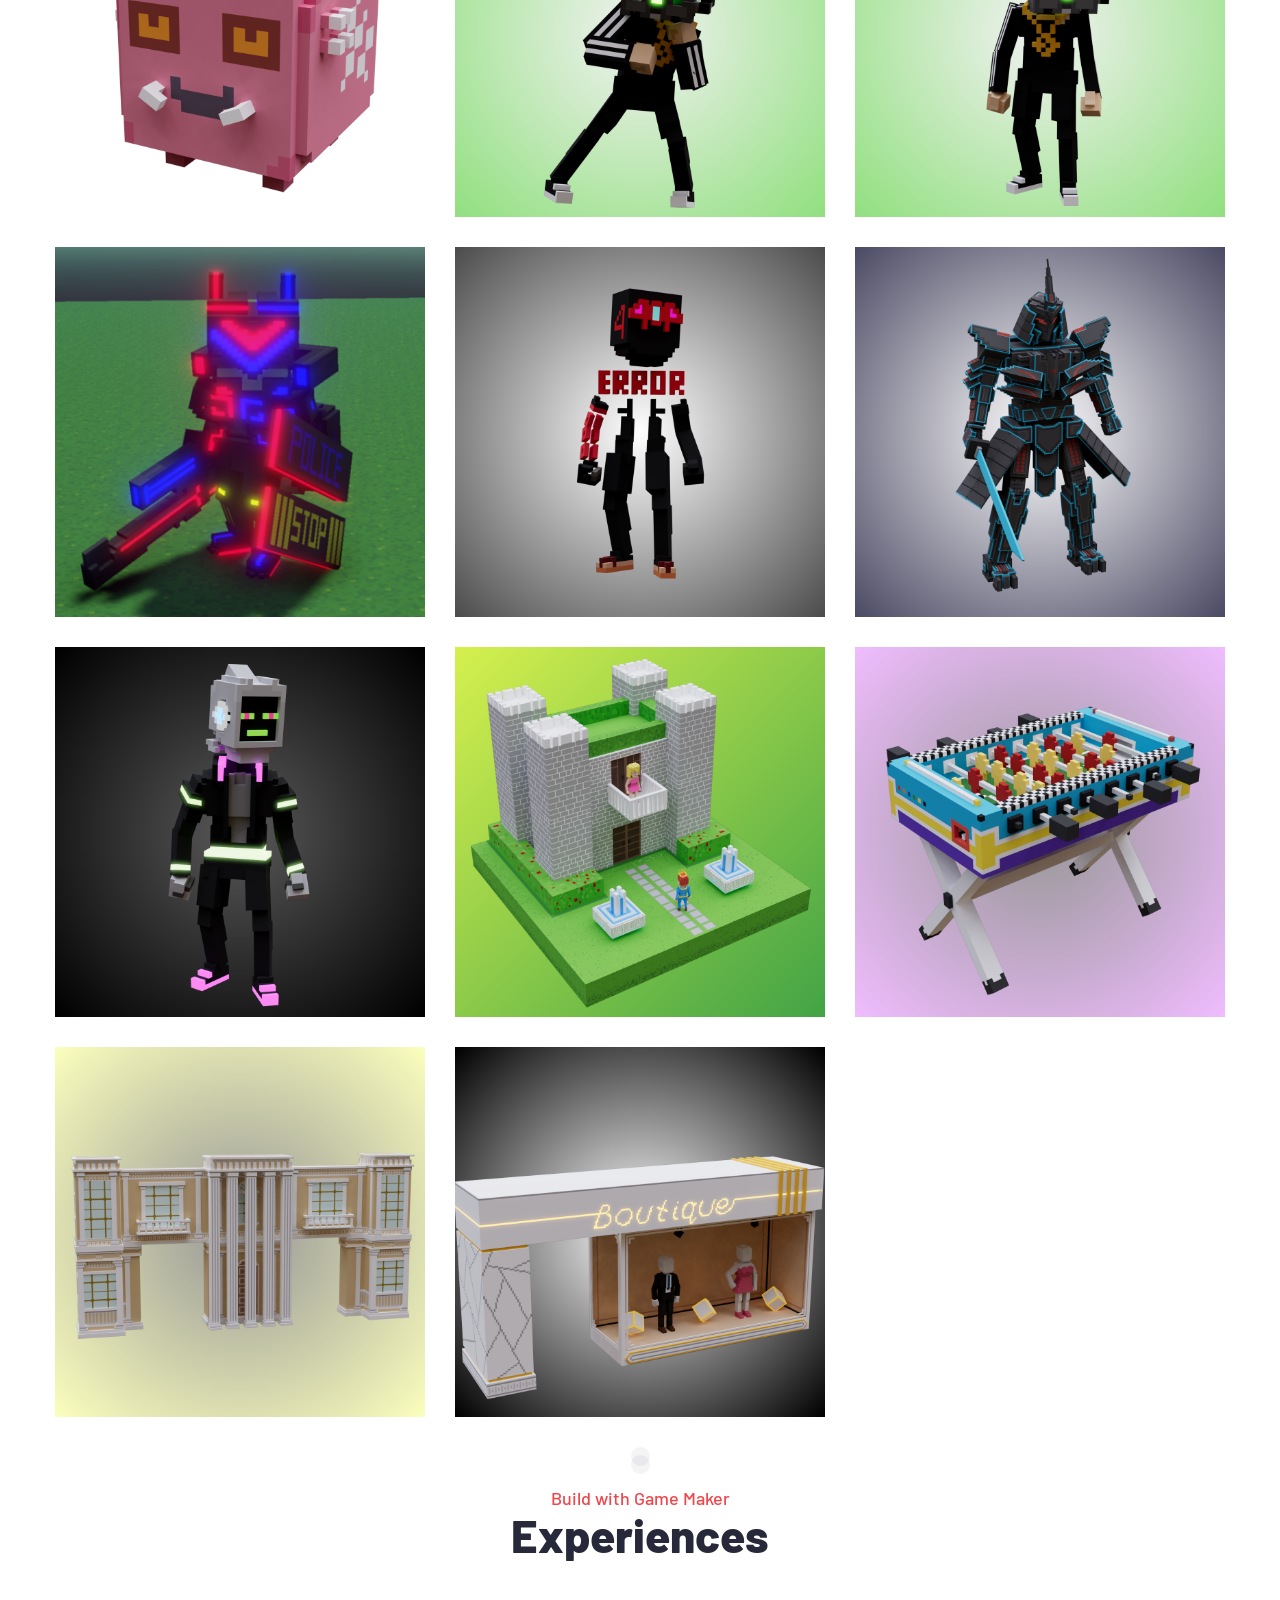
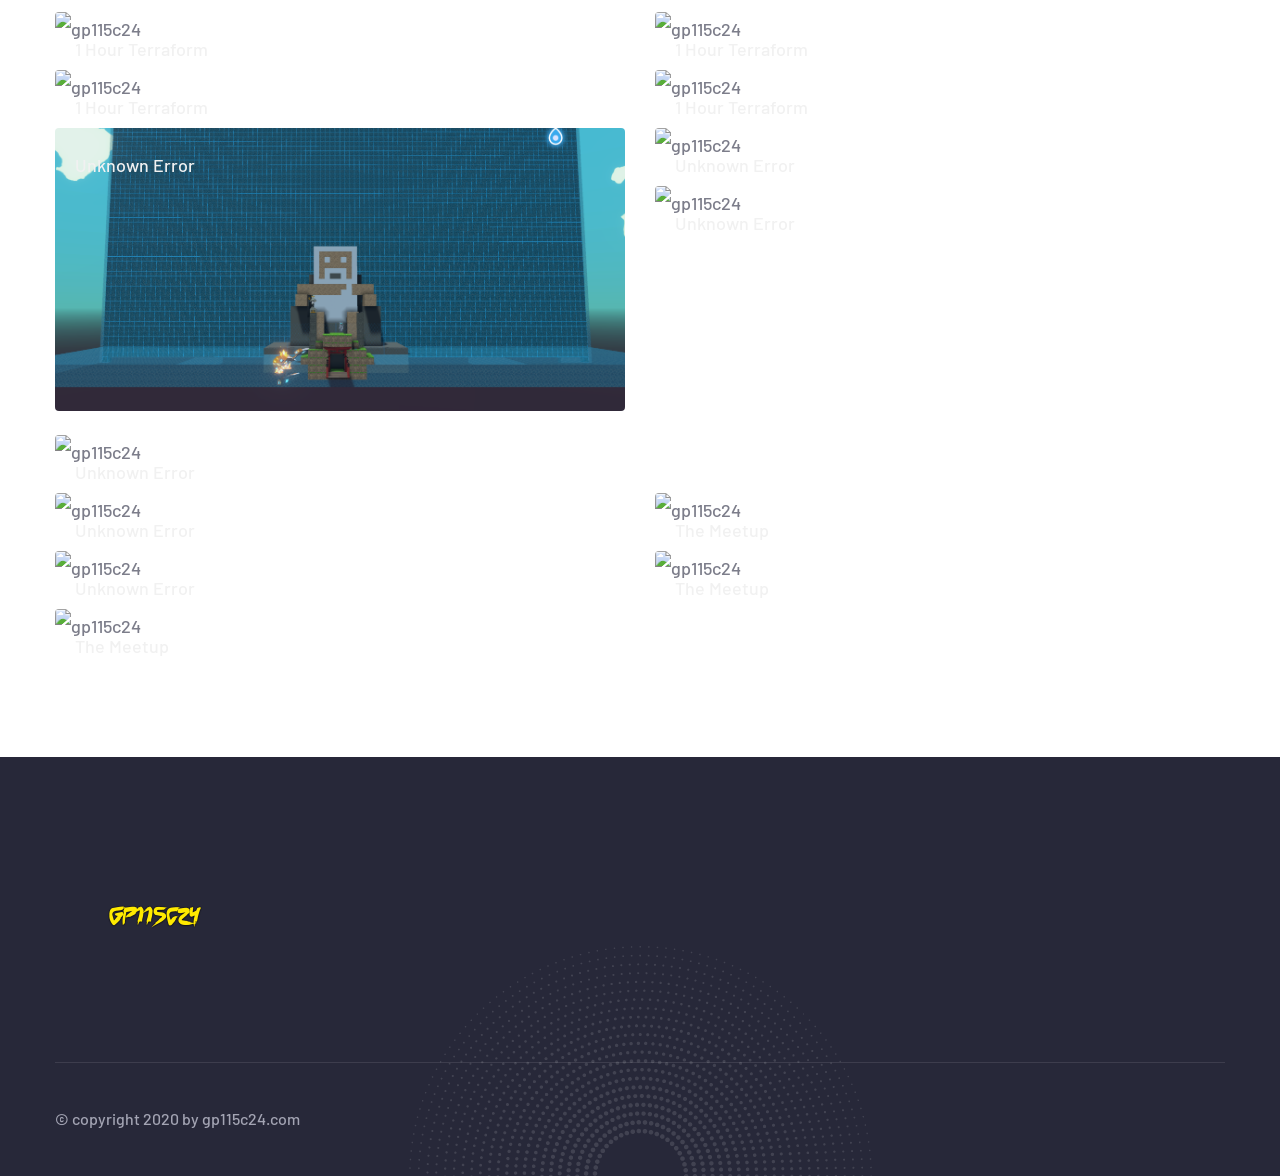
==== commit a3c003ef: "added modify experiences" ====
--- a/index.html
+++ b/index.html
@@ -320,7 +320,7 @@
             <div class="portfolio-wrap">
               <img src="assets/img/portfolio/404.png" class="img-fluid" alt="">
               <div class="portfolio-info">
-                <h4>Terraform 01</h4>
+                <h4>404</h4>
                 <p></p>
               </div>
             </div>
@@ -330,7 +330,7 @@
             <div class="portfolio-wrap">
               <img src="assets/img/portfolio/samurai mecha.png" class="img-fluid" alt="">
               <div class="portfolio-info">
-                <h4>404</h4>
+                <h4>Samurai Mecha</h4>
                 <p></p>
               </div>
             </div>
@@ -338,9 +338,49 @@
 
           <div class="col-lg-4 col-md-6 portfolio-item filter-world">
             <div class="portfolio-wrap">
-              <img src="assets/img/portfolio/WOLRD2.png" class="img-fluid" alt="">
-              <div class="portfolio-info">
-                <h4>Samurai Mecha</h4>
+              <img src="assets/img/portfolio/DJ Face.png" class="img-fluid" alt="">
+              <div class="portfolio-info">
+                <h4>DJ Face</h4>
+                <p></p>
+              </div>
+            </div>
+          </div>
+
+          <div class="col-lg-4 col-md-6 portfolio-item filter-world">
+            <div class="portfolio-wrap">
+              <img src="assets/img/portfolio/Castle.png" class="img-fluid" alt="">
+              <div class="portfolio-info">
+                <h4>Castle Parade</h4>
+                <p></p>
+              </div>
+            </div>
+          </div>
+
+          <div class="col-lg-4 col-md-6 portfolio-item filter-world">
+            <div class="portfolio-wrap">
+              <img src="assets/img/portfolio/Foosball.png" class="img-fluid" alt="">
+              <div class="portfolio-info">
+                <h4>Foosball Tabel</h4>
+                <p></p>
+              </div>
+            </div>
+          </div>
+
+          <div class="col-lg-4 col-md-6 portfolio-item filter-world">
+            <div class="portfolio-wrap">
+              <img src="assets/img/portfolio/colonial.png" class="img-fluid" alt="">
+              <div class="portfolio-info">
+                <h4>Colonial Facade</h4>
+                <p></p>
+              </div>
+            </div>
+          </div>
+
+          <div class="col-lg-4 col-md-6 portfolio-item filter-world">
+            <div class="portfolio-wrap">
+              <img src="assets/img/portfolio/boutique.png" class="img-fluid" alt="">
+              <div class="portfolio-info">
+                <h4>Boutique Facade</h4>
                 <p></p>
               </div>
             </div>
@@ -352,154 +392,167 @@
 
     </section><!-- End Portfolio Section -->
 
-        <!-- ======= Portfolio Section ======= -->
-        <section id="Experiences" class="portfolio">
-          <div class="container" data-aos="fade-up">
-    
-            <div class="block-title text-center">
-                <span class="block-title__bubbles"></span>
-                <p>Build with Game Maker</p>
-                <h3>Experiences</h3>
-            </div><!-- /.block-title -->
-    
-            <div class="row" data-aos="fade-up" data-aos-delay="150">
-              <div class="col-lg-12 d-flex justify-content-center">
-                <!-- <ul id="portfolio-flters">
-                  <li data-filter="*" class="filter-active">All</li>
-                  <li data-filter=".filter-map1">1 Hour Terraform</li> 
-                  <li data-filter=".filter-map2">Side Scroller</li> 
-                  <li data-filter=".filter-map3">The Meetup</li> 
-                </ul> -->
-              </div>
-            </div>
-    
-            <div class="row portfolio-container" data-aos="fade-up" data-aos-delay="300">
-    
-              <div class="col-lg-4 col-md-6 portfolio-item filter-asset">
-                <div class="portfolio-wrap">
-                  <img src="assets/img/portfolio/1.png" class="img-fluid" alt="">
-                  <div class="portfolio-info">
-                    <h4>1 Hour Terraform</h4>
-                    <p></p>
+        <section class="service-one" id="mecha">
+          <div class="container">
+              <div class="block-title text-center">
+                  <span class="block-title__bubbles"></span>
+                  <p>Build with Game Maker</p>
+                  <h3>Experiences</h3>
+              </div><!-- /.block-title -->
+              <div class="lightbox">
+                  <div class="row">
+                    <div class="col-lg-6">
+                      <div class="container-text">
+                          <img
+                          src="assets/img/portfolio/1.png"
+                          alt="gp115c24"
+                          class="w-100 mb-2 mb-md-4 shadow-1-strong rounded"
+                          />
+                          <div class="content">
+                            <p>1 Hour Terraform</p>
+                          </div>
+                       </div>
+                       <div class="container-text">
+                          <img
+                          src="assets/img/portfolio/2.png"
+                          alt="gp115c24"
+                          class="w-100 mb-2 mb-md-4 shadow-1-strong rounded"
+                          />
+                          <div class="content">
+                            <p>1 Hour Terraform</p>
+                          </div>
+                       </div>
+                     </div>
+                     <div class="col-lg-6">
+                      <div class="container-text">
+                          <img
+                          src="assets/img/portfolio/3.png"
+                          alt="gp115c24"
+                          class="w-100 mb-2 mb-md-4 shadow-1-strong rounded"
+                          />
+                          <div class="content">
+                            <p>1 Hour Terraform</p>
+                          </div>
+                       </div>
+                       <div class="container-text">
+                          <img
+                          src="assets/img/portfolio/4.png"
+                          alt="gp115c24"
+                          class="w-100 mb-2 mb-md-4 shadow-1-strong rounded"
+                          />
+                          <div class="content">
+                            <p>1 Hour Terraform</p>
+                          </div>
+                       </div>
+                     </div>
+
+                     <div class="col-lg-6">
+                      <div class="container-text">
+                          <img
+                          src="assets/img/portfolio/side1.png"
+                          alt="gp115c24"
+                          class="w-100 mb-2 mb-md-4 shadow-1-strong rounded"
+                          />
+                          <div class="content">
+                            <p>Unknown Error</p>
+                          </div>
+                       </div>
+                       <div class="container-text">
+                          <img
+                          src="assets/img/portfolio/side2.png"
+                          alt="gp115c24"
+                          class="w-100 mb-2 mb-md-4 shadow-1-strong rounded"
+                          />
+                          <div class="content">
+                            <p>Unknown Error</p>
+                          </div>
+                       </div>
+                     </div>
+                     <div class="col-lg-6">
+                      <div class="container-text">
+                          <img
+                          src="assets/img/portfolio/side3.png"
+                          alt="gp115c24"
+                          class="w-100 mb-2 mb-md-4 shadow-1-strong rounded"
+                          />
+                          <div class="content">
+                            <p>Unknown Error</p>
+                          </div>
+                       </div>
+                       <div class="container-text">
+                          <img
+                          src="assets/img/portfolio/side4.png"
+                          alt="gp115c24"
+                          class="w-100 mb-2 mb-md-4 shadow-1-strong rounded"
+                          />
+                          <div class="content">
+                            <p>Unknown Error</p>
+                          </div>
+                       </div>
+                     </div>
+                     <div class="col-lg-6">
+                      <div class="container-text">
+                          <img
+                          src="assets/img/portfolio/side5.png"
+                          alt="gp115c24"
+                          class="w-100 mb-2 mb-md-4 shadow-1-strong rounded"
+                          />
+                          <div class="content">
+                            <p>Unknown Error</p>
+                          </div>
+                       </div>
+                       <div class="container-text">
+                          <img
+                          src="assets/img/portfolio/side6.png"
+                          alt="gp115c24"
+                          class="w-100 mb-2 mb-md-4 shadow-1-strong rounded"
+                          />
+                          <div class="content">
+                            <p>Unknown Error</p>
+                          </div>
+                       </div>
+                     </div>
+
+                     <div class="col-lg-6">
+                      <div class="container-text">
+                          <img
+                          src="assets/img/portfolio/meet1.png"
+                          alt="gp115c24"
+                          class="w-100 mb-2 mb-md-4 shadow-1-strong rounded"
+                          />
+                          <div class="content">
+                            <p>The Meetup</p>
+                          </div>
+                       </div>
+                       <div class="container-text">
+                          <img
+                          src="assets/img/portfolio/meet2.png"
+                          alt="gp115c24"
+                          class="w-100 mb-2 mb-md-4 shadow-1-strong rounded"
+                          />
+                          <div class="content">
+                            <p>The Meetup</p>
+                          </div>
+                       </div>
+                     </div>
+                     <div class="col-lg-6">
+                      <div class="container-text">
+                          <img
+                          src="assets/img/portfolio/meet3.png"
+                          alt="gp115c24"
+                          class="w-100 mb-2 mb-md-4 shadow-1-strong rounded"
+                          />
+                          <div class="content">
+                            <p>The Meetup</p>
+                          </div>
+                       </div>
+
+                     </div>
+                     
                   </div>
-                </div>
-              </div>
-    
-              <div class="col-lg-4 col-md-6 portfolio-item filter-asset">
-                <div class="portfolio-wrap">
-                  <img src="assets/img/portfolio/2.png" class="img-fluid" alt="">
-                  <div class="portfolio-info">
-                    <h4>1 Hour Terraform</h4>
-                    <p></p>
-                  </div>
-                </div>
-              </div>
-    
-              <div class="col-lg-4 col-md-6 portfolio-item filter-asset">
-                <div class="portfolio-wrap">
-                  <img src="assets/img/portfolio/3.png" class="img-fluid" alt="">
-                  <div class="portfolio-info">
-                    <h4>1 Hour Terraform</h4>
-                    <p></p>
-                  </div>
-                </div>
-              </div>
-    
-              <div class="col-lg-4 col-md-6 portfolio-item filter-asset">
-                <div class="portfolio-wrap">
-                  <img src="assets/img/portfolio/4.png" class="img-fluid" alt="">
-                  <div class="portfolio-info">
-                    <h4>1 Hour Terraform</h4>
-                    <p></p>
-                  </div>
-                </div>
-              </div>
-    
-              <div class="col-lg-4 col-md-6 portfolio-item filter-asset">
-                <div class="portfolio-wrap">
-                  <img src="assets/img/portfolio/side2.png" class="img-fluid" alt="">
-                  <div class="portfolio-info">
-                    <h4>Side Scoller</h4>
-                    <p></p>
-                  </div>
-                </div>
-              </div>
-    
-              <div class="col-lg-4 col-md-6 portfolio-item filter-asset">
-                <div class="portfolio-wrap">
-                  <img src="assets/img/portfolio/side3.png" class="img-fluid" alt="">
-                  <div class="portfolio-info">
-                    <h4>Side Scoller</h4>
-                    <p></p>
-                  </div>
-                </div>
-              </div>
-    
-              <div class="col-lg-4 col-md-6 portfolio-item filter-asset">
-                <div class="portfolio-wrap">
-                  <img src="assets/img/portfolio/side4.png" class="img-fluid" alt="">
-                  <div class="portfolio-info">
-                    <h4>Side Scoller</h4>
-                    <p></p>
-                  </div>
-                </div>
-              </div>
-    
-              <div class="col-lg-4 col-md-6 portfolio-item filter-asset">
-                <div class="portfolio-wrap">
-                  <img src="assets/img/portfolio/side5.png" class="img-fluid" alt="">
-                  <div class="portfolio-info">
-                    <h4>Side Scoller</h4>
-                    <p></p>
-                  </div>
-                </div>
-              </div>
-    
-              <div class="col-lg-4 col-md-6 portfolio-item filter-asset">
-                <div class="portfolio-wrap">
-                  <img src="assets/img/portfolio/side6.png" class="img-fluid" alt="">
-                  <div class="portfolio-info">
-                    <h4>Side Scoller</h4>
-                    <p></p>
-                  </div>
-                </div>
-              </div>
-    
-              <div class="col-lg-4 col-md-6 portfolio-item filter-asset">
-                <div class="portfolio-wrap">
-                  <img src="assets/img/portfolio/meet1.png" class="img-fluid" alt="">
-                  <div class="portfolio-info">
-                    <h4>The Meetup</h4>
-                    <p></p>
-                  </div>
-                </div>
-              </div>
-    
-              <div class="col-lg-4 col-md-6 portfolio-item filter-asset">
-                <div class="portfolio-wrap">
-                  <img src="assets/img/portfolio/meet2.png" class="img-fluid" alt="">
-                  <div class="portfolio-info">
-                    <h4>The Meetup</h4>
-                    <p></p>
-                  </div>
-                </div>
-              </div>
-    
-              <div class="col-lg-4 col-md-6 portfolio-item filter-asset">
-                <div class="portfolio-wrap">
-                  <img src="assets/img/portfolio/meet3.png" class="img-fluid" alt="">
-                  <div class="portfolio-info">
-                    <h4>The Meetup</h4>
-                    <p></p>
-                  </div>
-                </div>
-              </div>
-    
-            </div>
-    
-          </div>
-    
-        </section><!-- End Portfolio Section -->
+              </div>
+          </div><!-- /.container -->
+      </section><!-- /.service-one -->
 
         <footer class="site-footer">
             <!-- <img src="assets/images/shapes/footer-shape-1.png" class="site-footer__shape-1" alt=""> -->
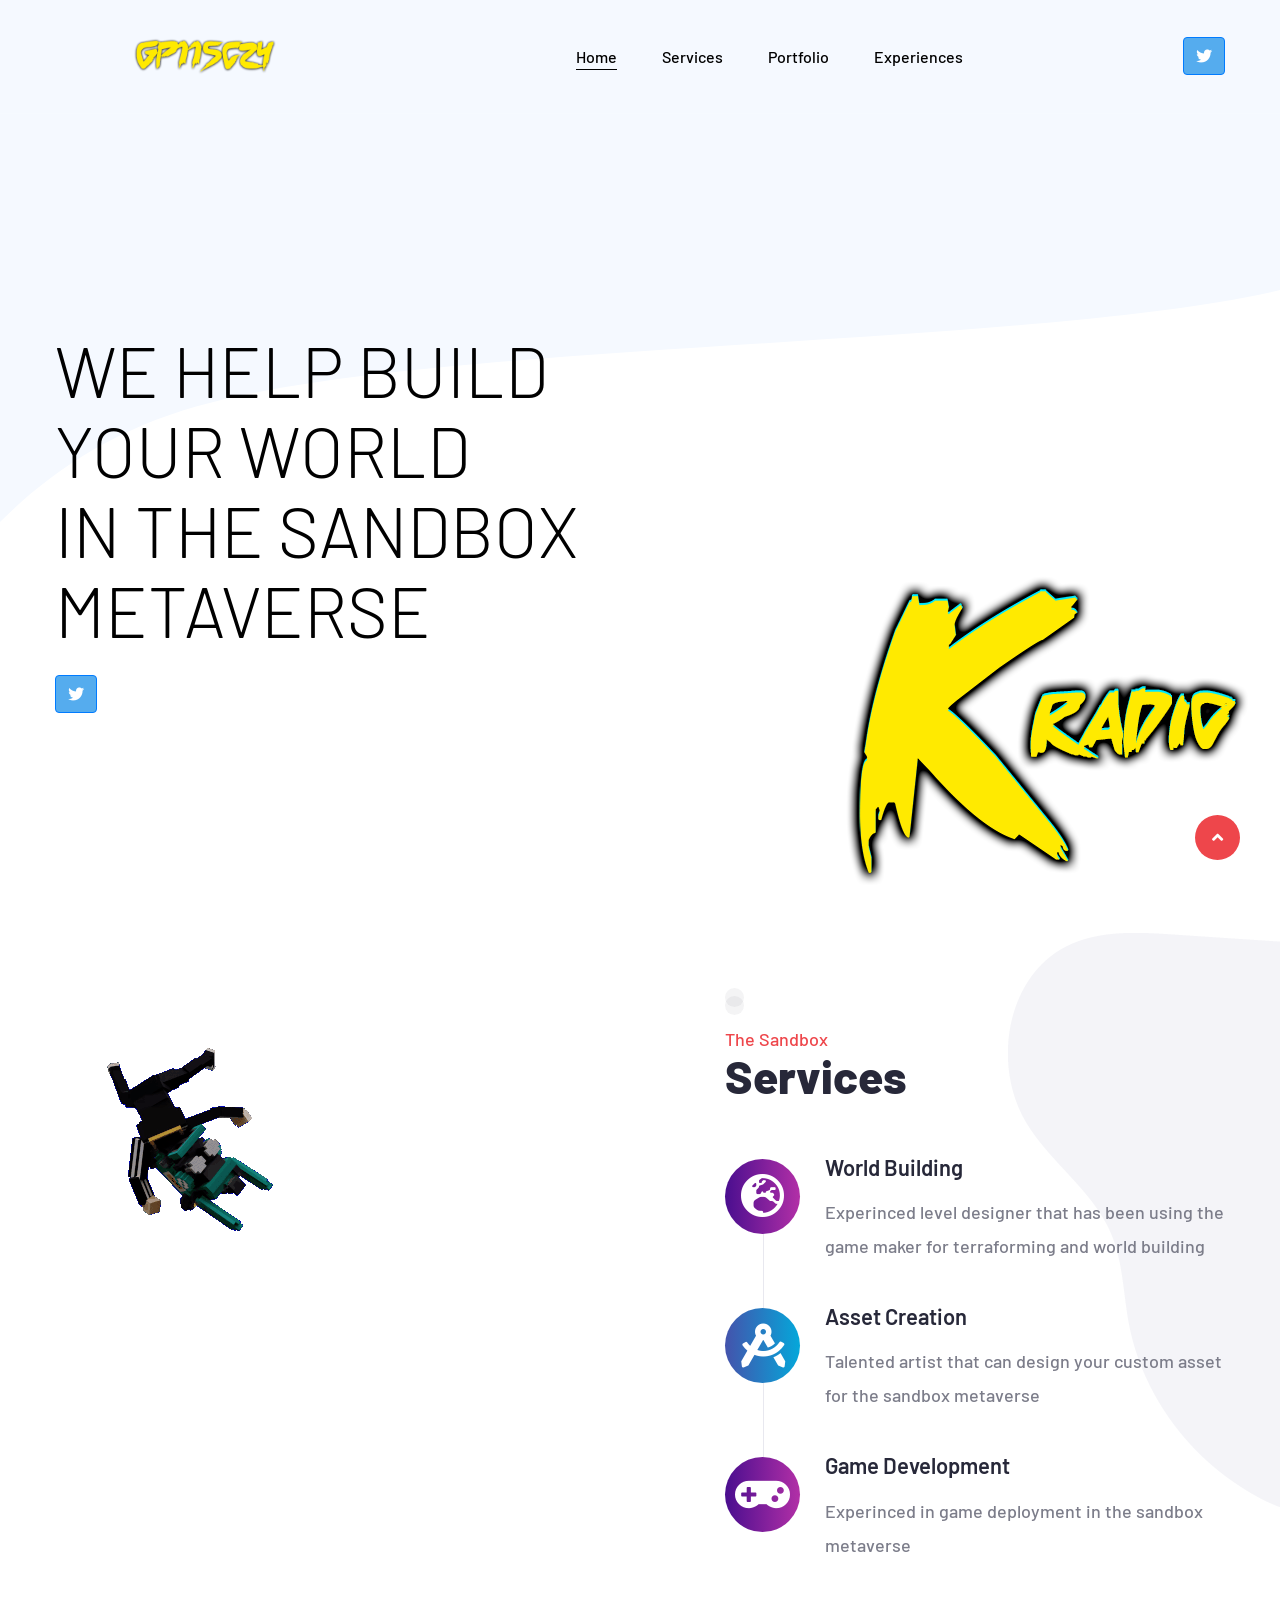
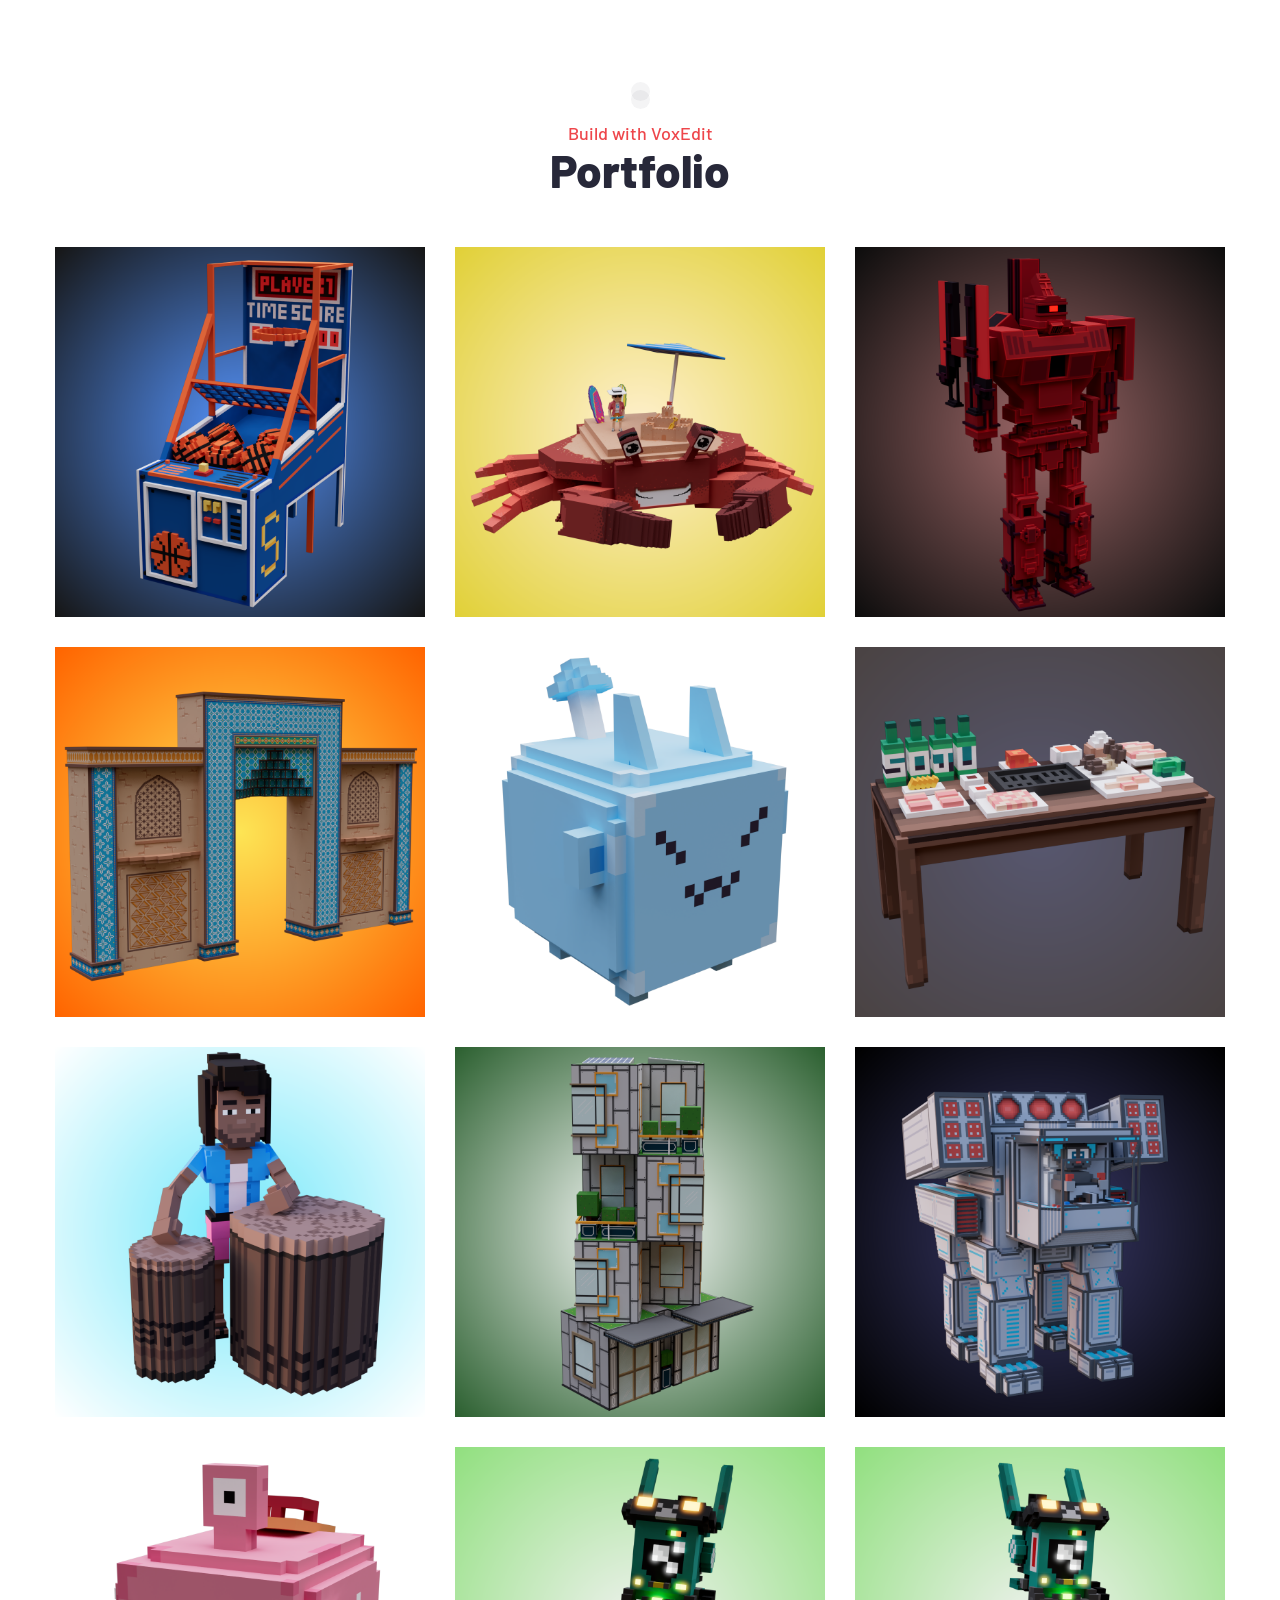
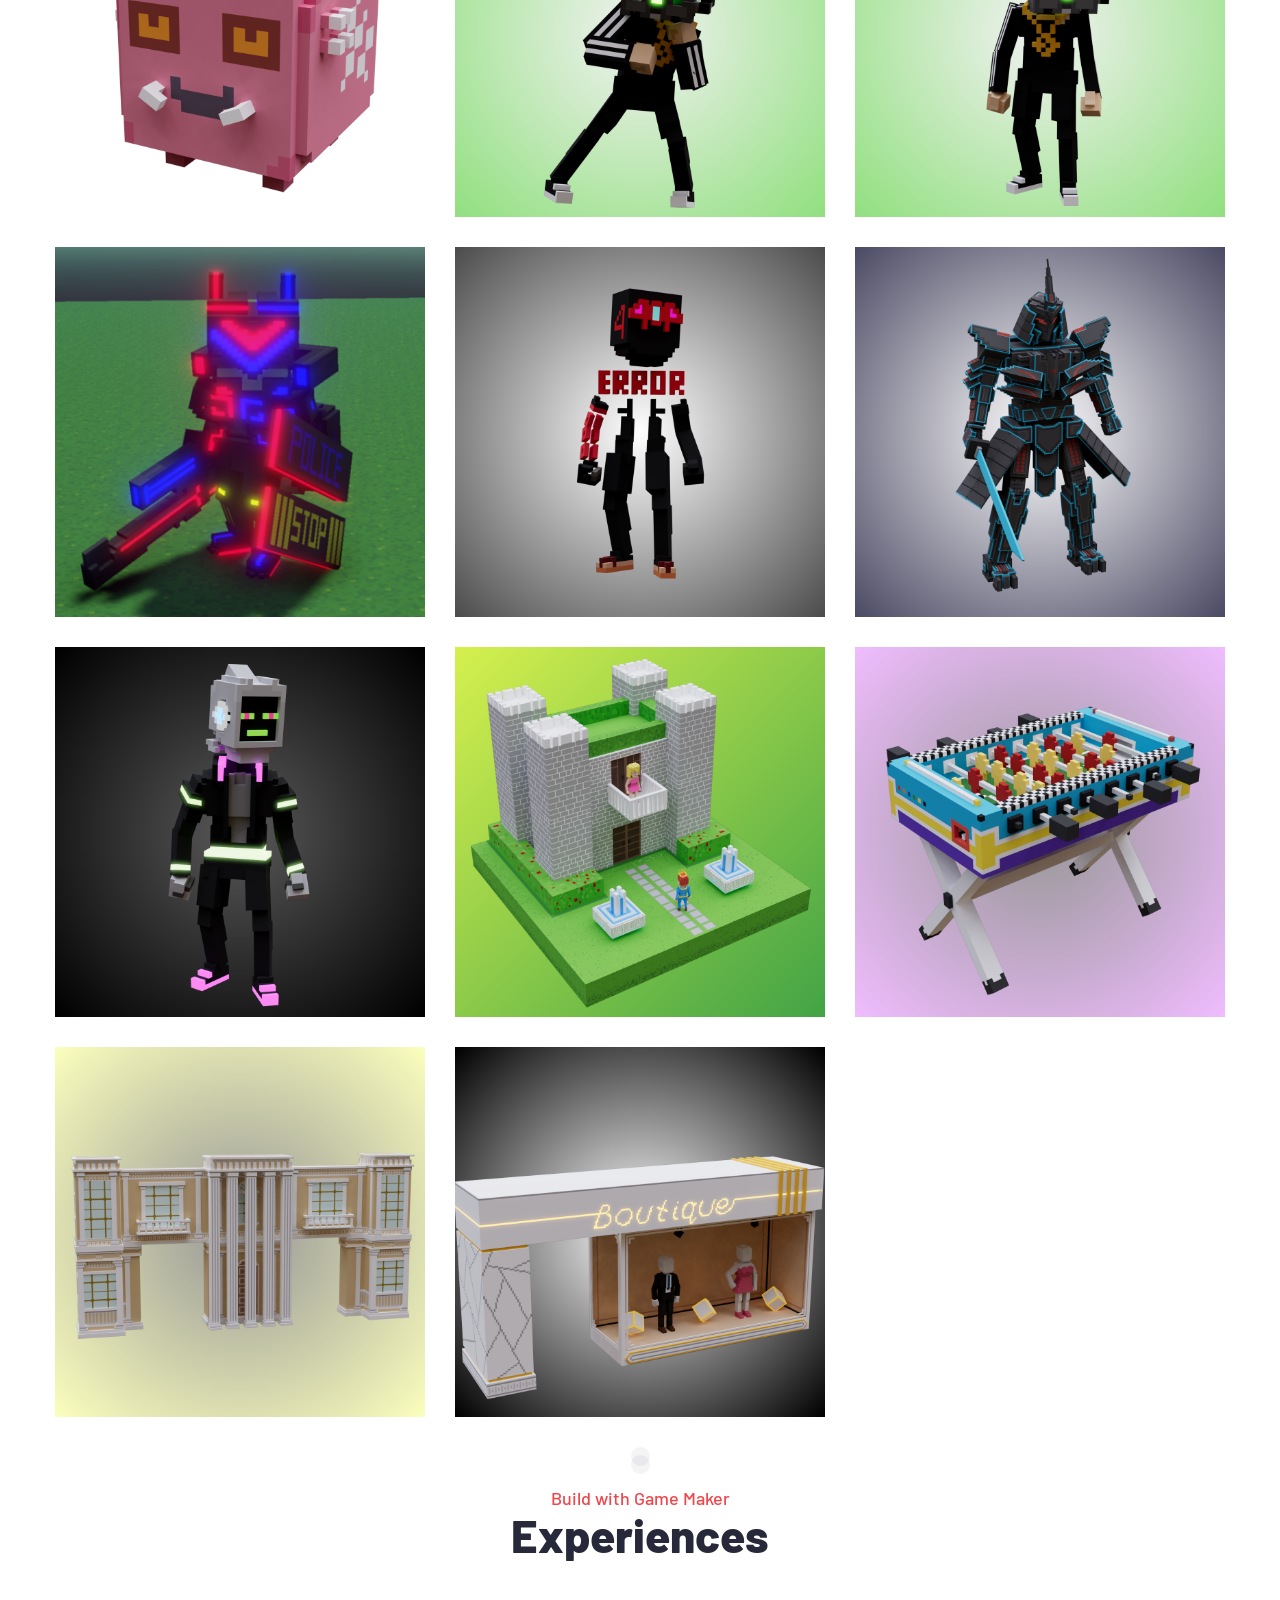
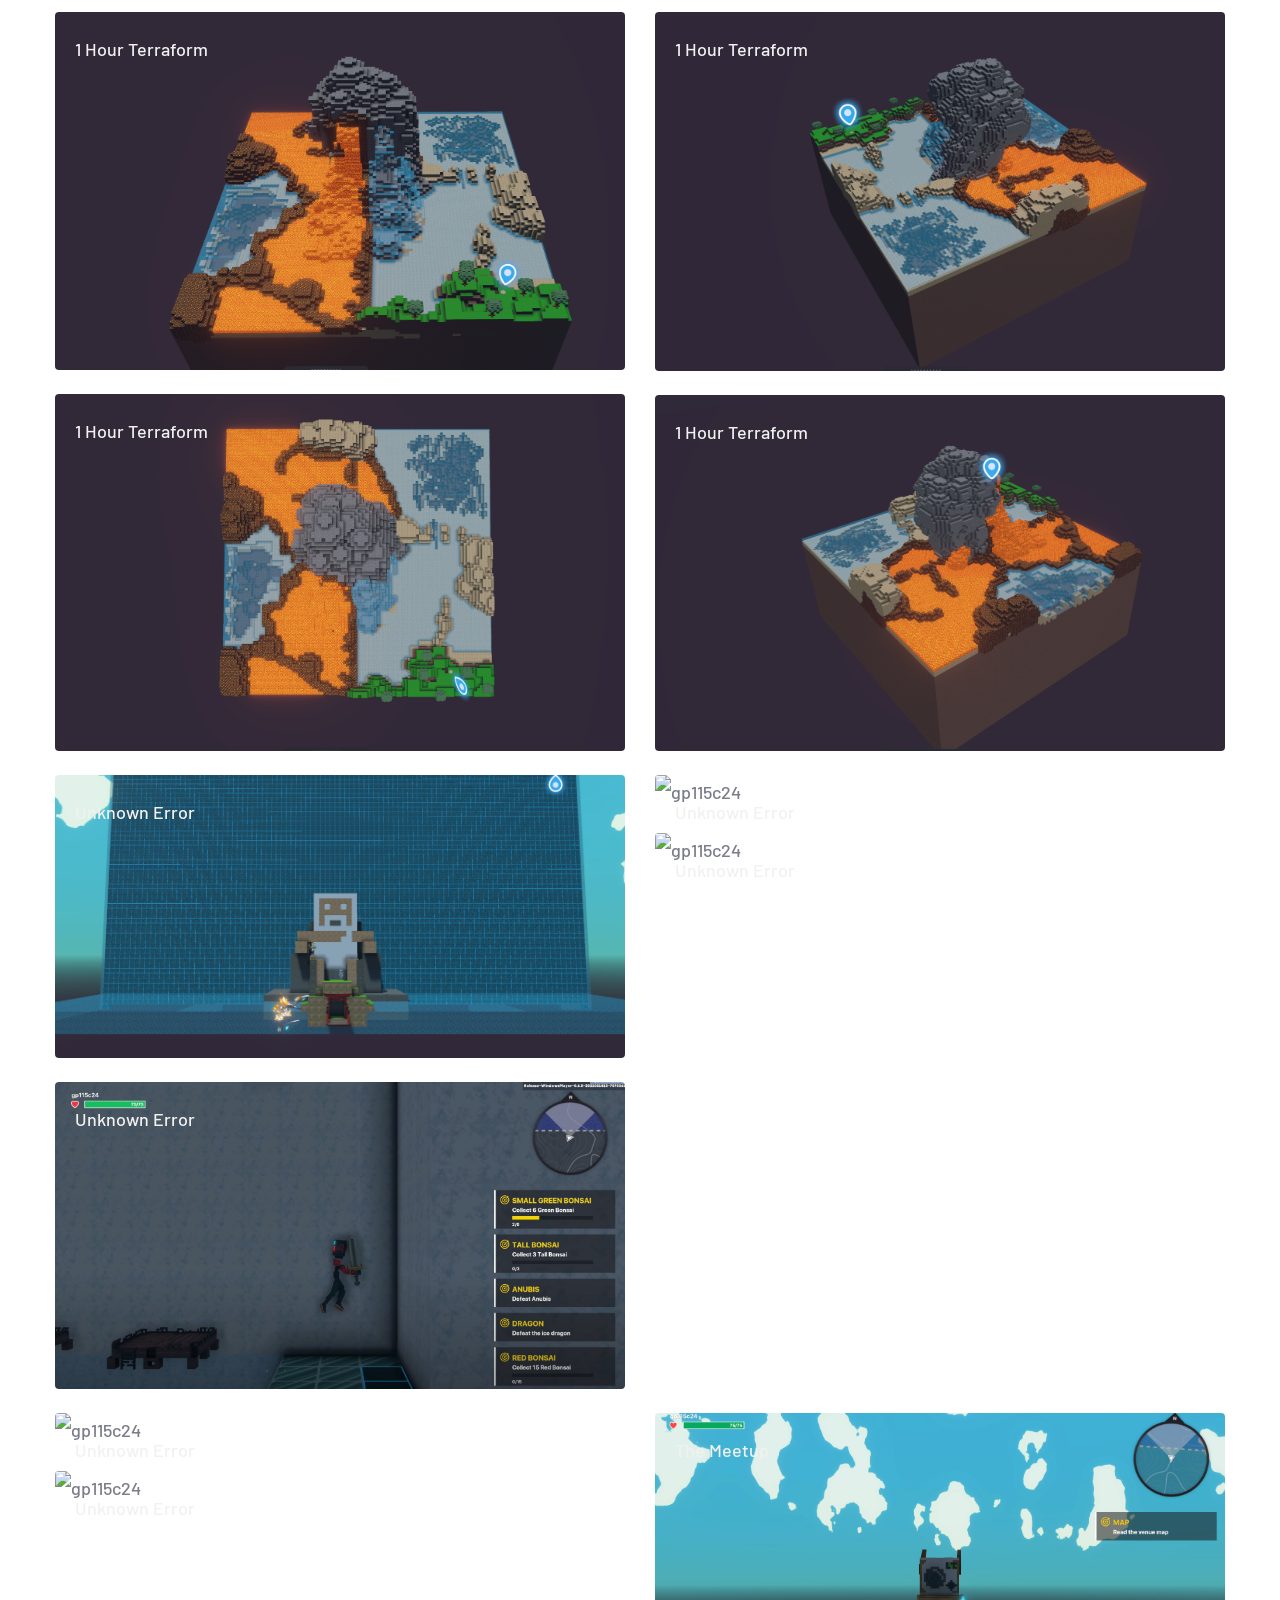
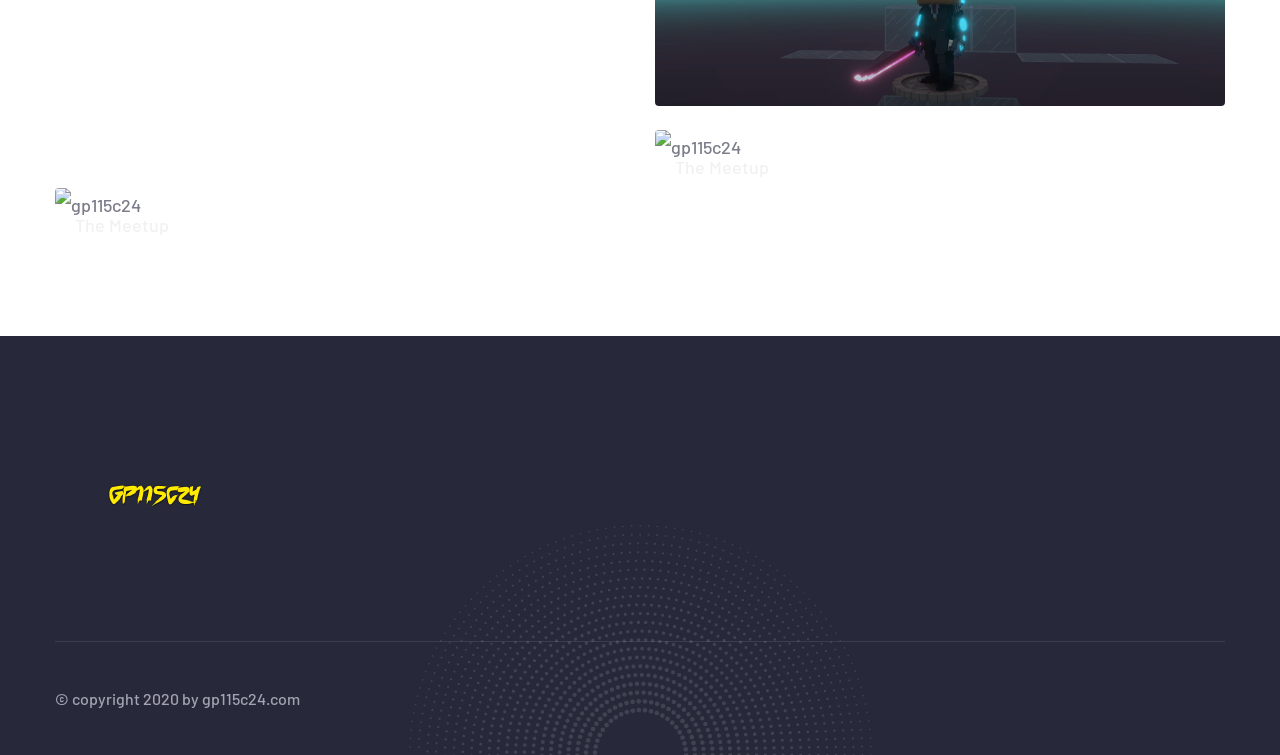
==== commit 48605dab: "fix png" ====
--- a/index.html
+++ b/index.html
@@ -404,7 +404,7 @@
                     <div class="col-lg-6">
                       <div class="container-text">
                           <img
-                          src="assets/img/portfolio/1.png"
+                          src="assets/img/portfolio/1.PNG"
                           alt="gp115c24"
                           class="w-100 mb-2 mb-md-4 shadow-1-strong rounded"
                           />
@@ -414,7 +414,7 @@
                        </div>
                        <div class="container-text">
                           <img
-                          src="assets/img/portfolio/2.png"
+                          src="assets/img/portfolio/2.PNG"
                           alt="gp115c24"
                           class="w-100 mb-2 mb-md-4 shadow-1-strong rounded"
                           />
@@ -426,7 +426,7 @@
                      <div class="col-lg-6">
                       <div class="container-text">
                           <img
-                          src="assets/img/portfolio/3.png"
+                          src="assets/img/portfolio/3.PNG"
                           alt="gp115c24"
                           class="w-100 mb-2 mb-md-4 shadow-1-strong rounded"
                           />
@@ -436,7 +436,7 @@
                        </div>
                        <div class="container-text">
                           <img
-                          src="assets/img/portfolio/4.png"
+                          src="assets/img/portfolio/4.PNG"
                           alt="gp115c24"
                           class="w-100 mb-2 mb-md-4 shadow-1-strong rounded"
                           />
@@ -459,7 +459,7 @@
                        </div>
                        <div class="container-text">
                           <img
-                          src="assets/img/portfolio/side2.png"
+                          src="assets/img/portfolio/side2.PNG"
                           alt="gp115c24"
                           class="w-100 mb-2 mb-md-4 shadow-1-strong rounded"
                           />
@@ -471,7 +471,7 @@
                      <div class="col-lg-6">
                       <div class="container-text">
                           <img
-                          src="assets/img/portfolio/side3.png"
+                          src="assets/img/portfolio/side3.PNG"
                           alt="gp115c24"
                           class="w-100 mb-2 mb-md-4 shadow-1-strong rounded"
                           />
@@ -481,7 +481,7 @@
                        </div>
                        <div class="container-text">
                           <img
-                          src="assets/img/portfolio/side4.png"
+                          src="assets/img/portfolio/side4.PNG"
                           alt="gp115c24"
                           class="w-100 mb-2 mb-md-4 shadow-1-strong rounded"
                           />
@@ -493,7 +493,7 @@
                      <div class="col-lg-6">
                       <div class="container-text">
                           <img
-                          src="assets/img/portfolio/side5.png"
+                          src="assets/img/portfolio/side5.PNG"
                           alt="gp115c24"
                           class="w-100 mb-2 mb-md-4 shadow-1-strong rounded"
                           />
@@ -503,7 +503,7 @@
                        </div>
                        <div class="container-text">
                           <img
-                          src="assets/img/portfolio/side6.png"
+                          src="assets/img/portfolio/side6.PNG"
                           alt="gp115c24"
                           class="w-100 mb-2 mb-md-4 shadow-1-strong rounded"
                           />
@@ -516,7 +516,7 @@
                      <div class="col-lg-6">
                       <div class="container-text">
                           <img
-                          src="assets/img/portfolio/meet1.png"
+                          src="assets/img/portfolio/meet1.PNG"
                           alt="gp115c24"
                           class="w-100 mb-2 mb-md-4 shadow-1-strong rounded"
                           />
@@ -526,7 +526,7 @@
                        </div>
                        <div class="container-text">
                           <img
-                          src="assets/img/portfolio/meet2.png"
+                          src="assets/img/portfolio/meet2.PNG"
                           alt="gp115c24"
                           class="w-100 mb-2 mb-md-4 shadow-1-strong rounded"
                           />
@@ -538,7 +538,7 @@
                      <div class="col-lg-6">
                       <div class="container-text">
                           <img
-                          src="assets/img/portfolio/meet3.png"
+                          src="assets/img/portfolio/meet3.PNG"
                           alt="gp115c24"
                           class="w-100 mb-2 mb-md-4 shadow-1-strong rounded"
                           />
